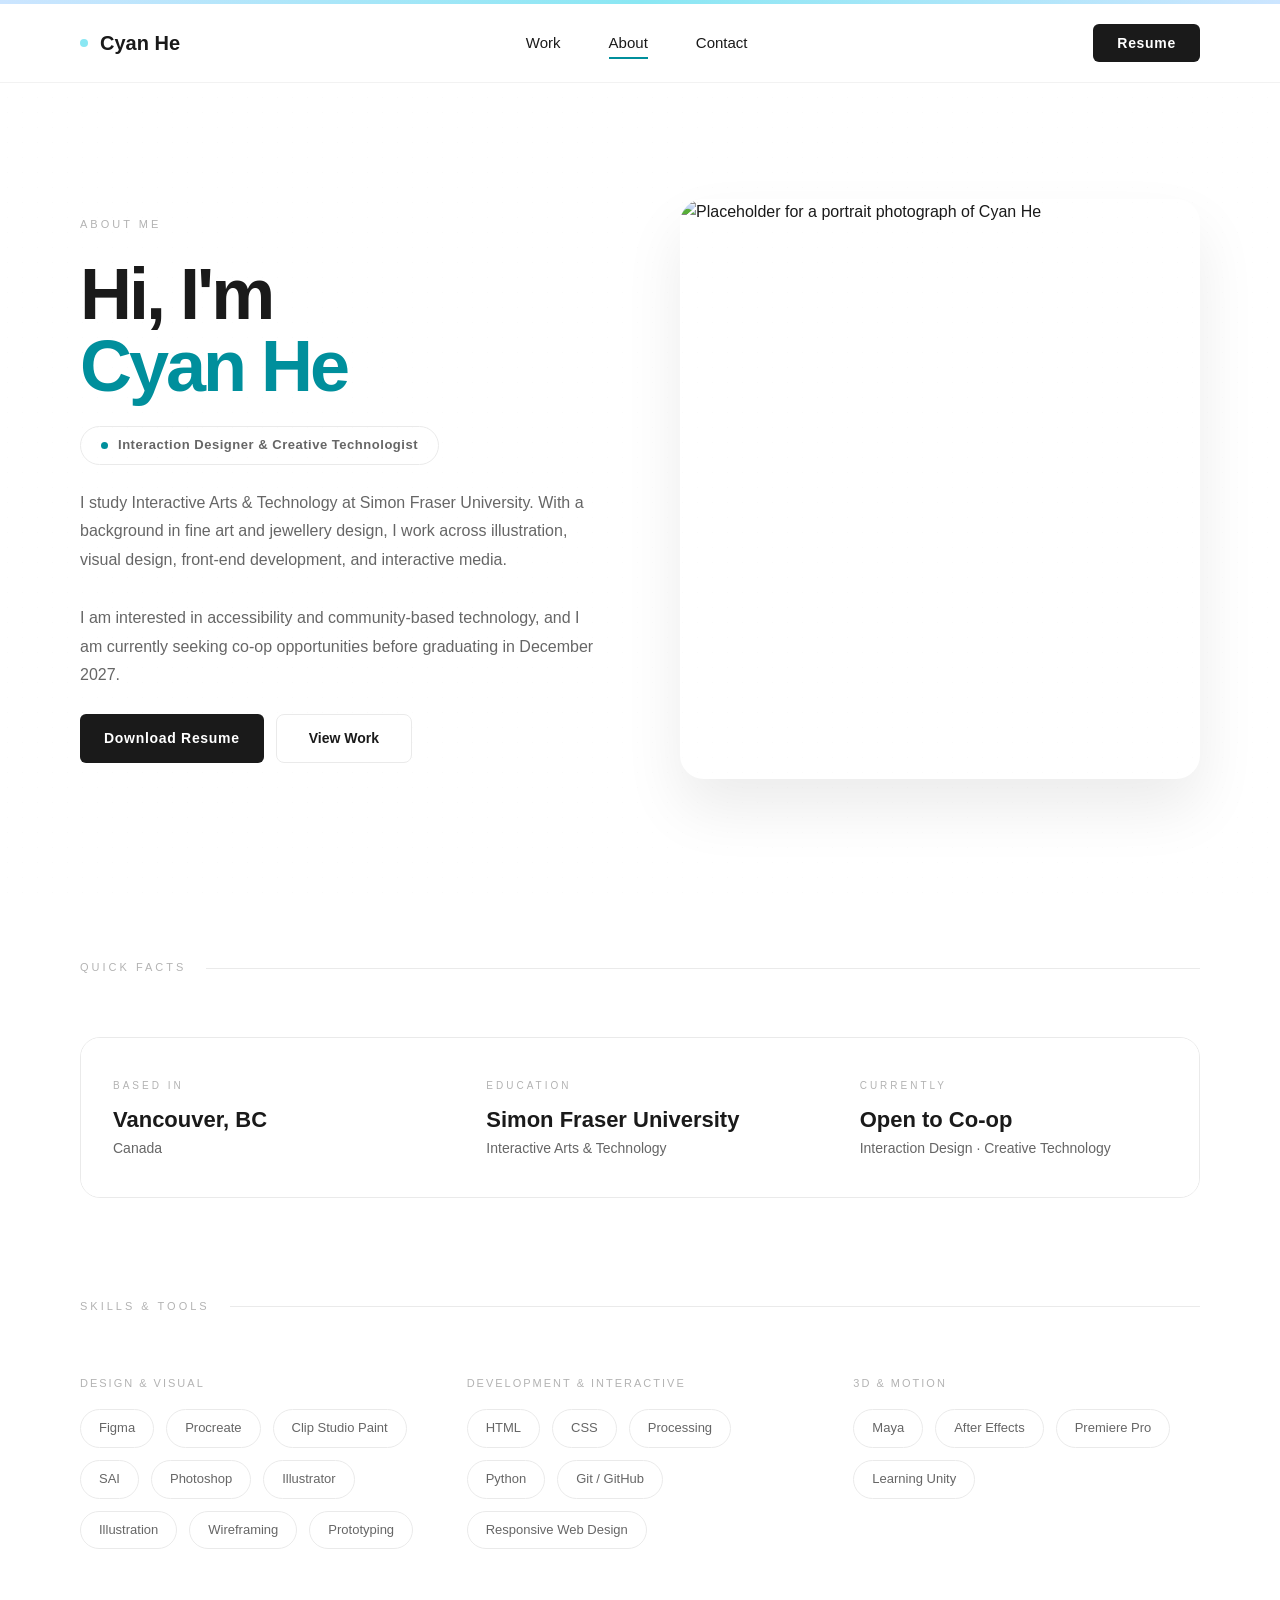
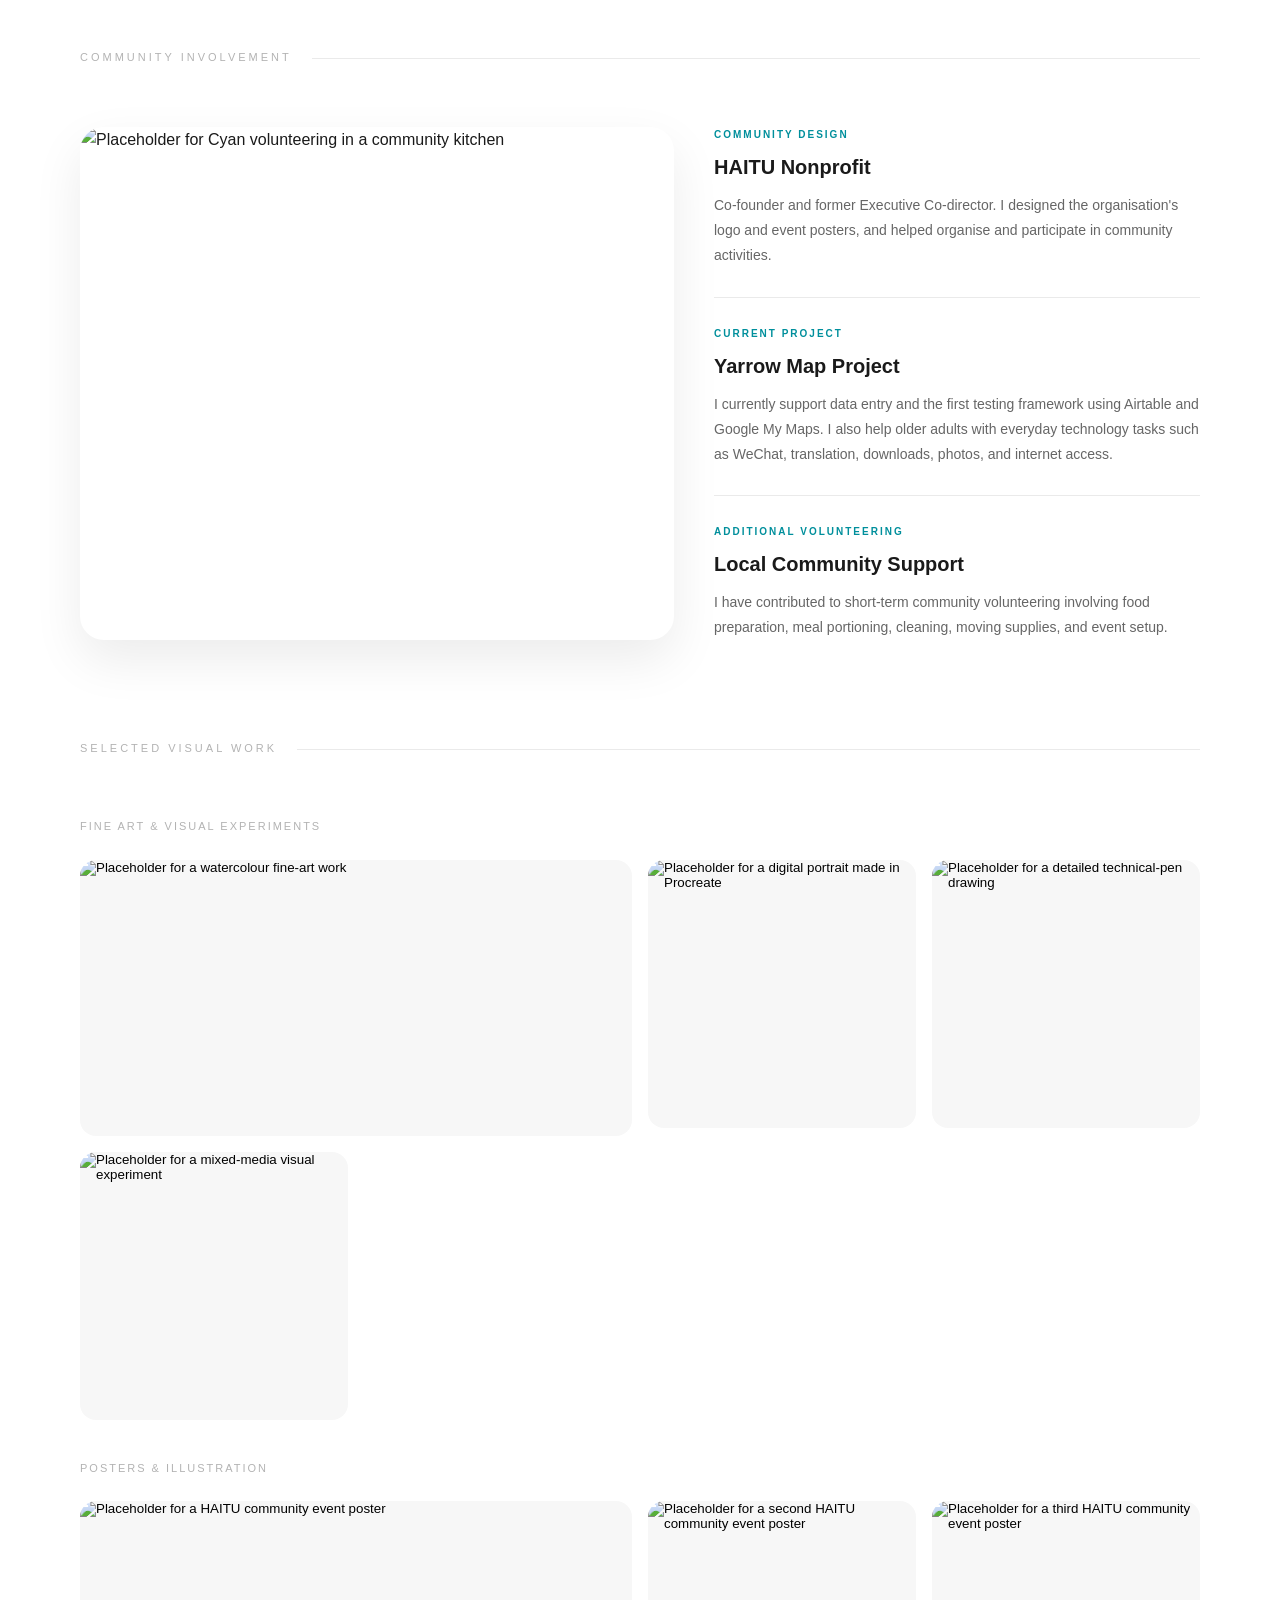
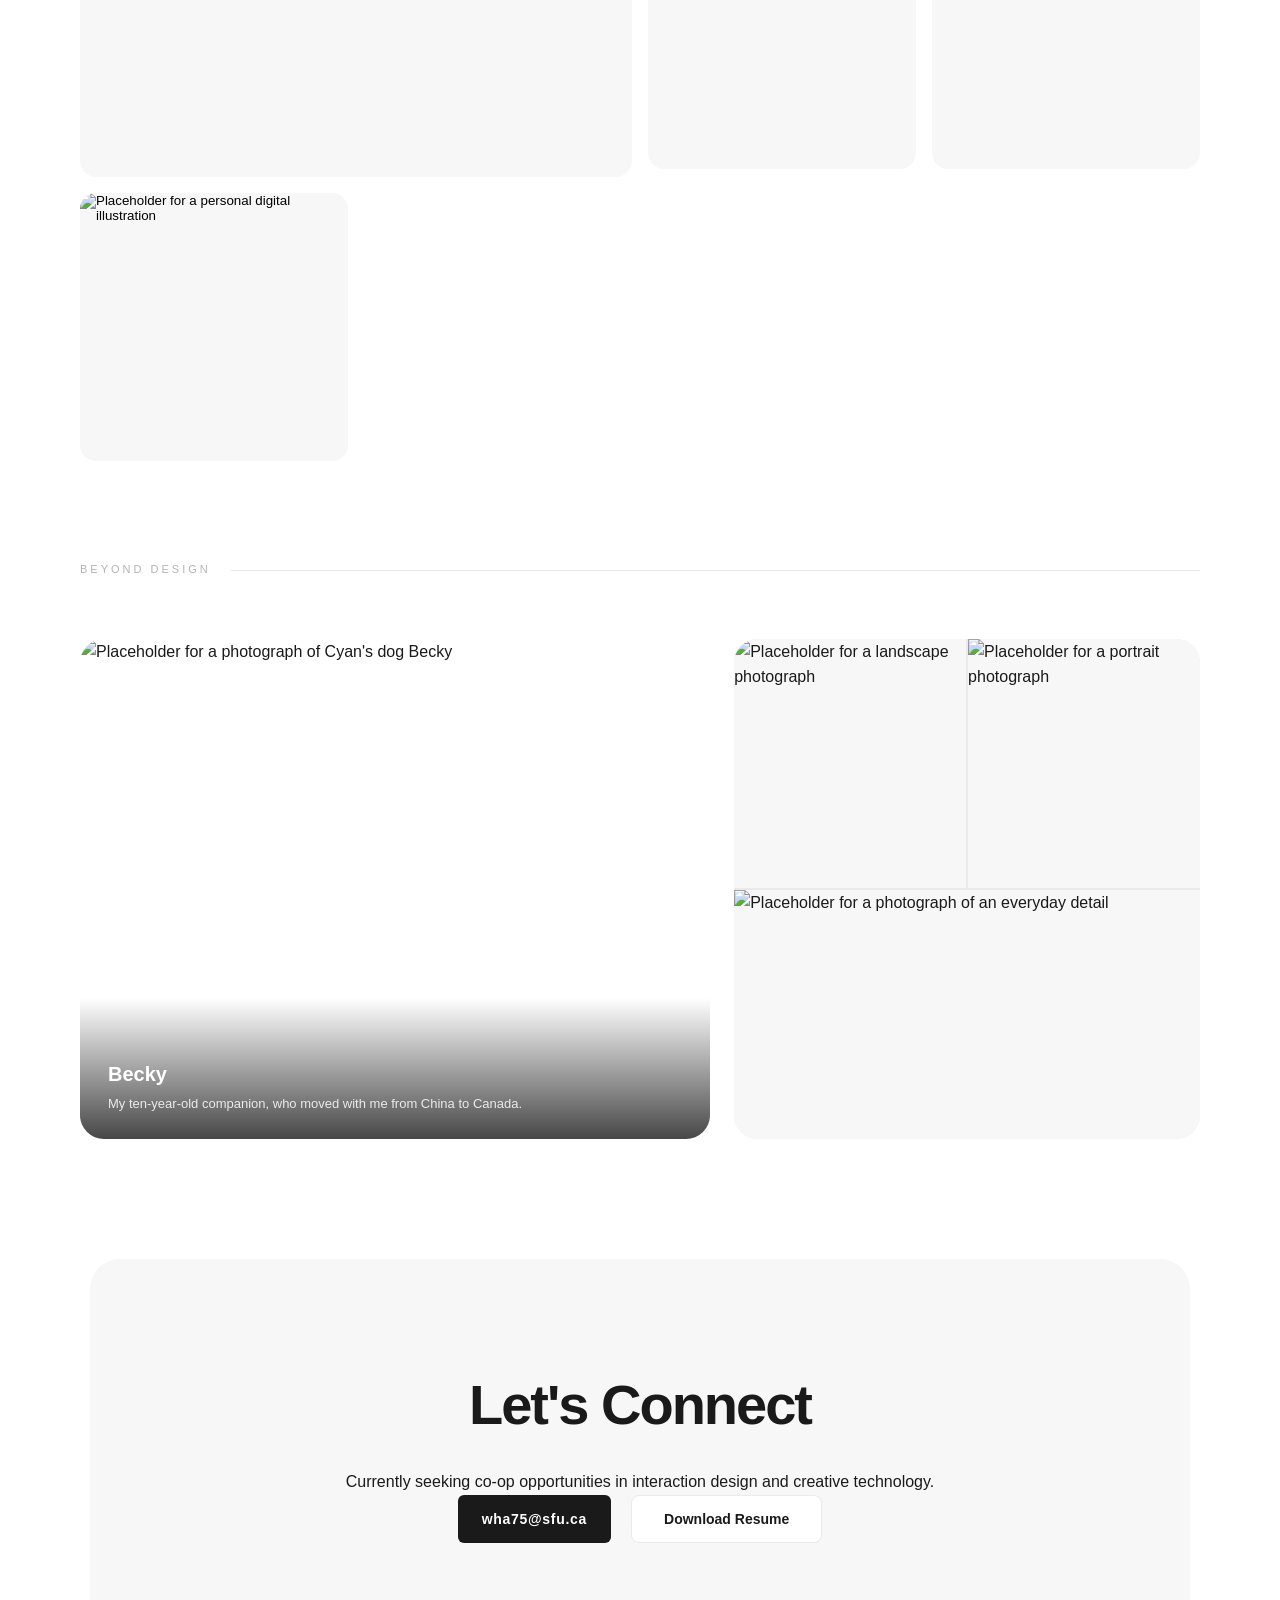
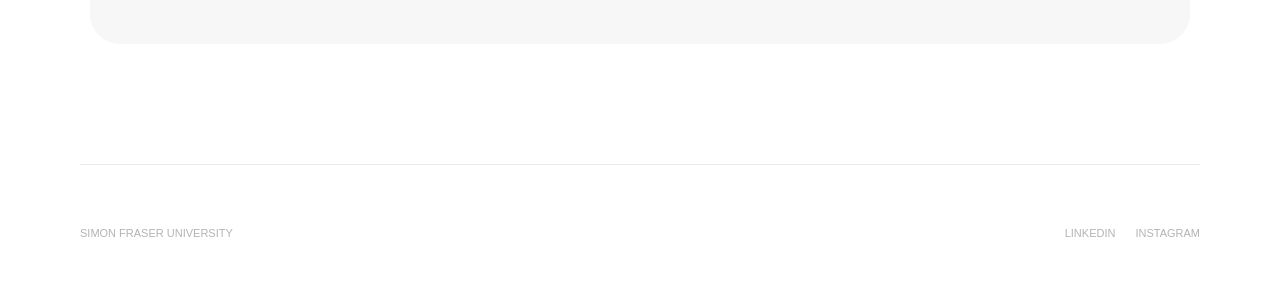
==== about.html @ 3cd2a26e "Add site favicon" ====
<!DOCTYPE html>
<html lang="en">

<head>
    <meta charset="UTF-8">
    <meta name="viewport" content="width=device-width, initial-scale=1.0">
    <title>About — Cyan He</title>
    <meta name="description"
        content="About Cyan He — an interaction designer and creative technologist studying Interactive Arts & Technology at SFU, with a background in fine art and jewellery design.">
    <link rel="icon" href="assets/site/favicon.svg" type="image/svg+xml">
    <meta property="og:type" content="website">
    <meta property="og:title" content="About — Cyan He">
    <meta property="og:description"
        content="Interaction designer and creative technologist working across visual design, illustration, front-end development, and interactive media.">
    <meta property="og:image"
        content="https://hwy513827989-stack.github.io/Portfolio-Website/assets/site/profile-cyan.png">
    <meta property="og:url" content="https://hwy513827989-stack.github.io/Portfolio-Website/about.html">
    <meta name="twitter:card" content="summary_large_image">
    <link rel="stylesheet" href="style.css">
</head>

<body>

    <header>
        <div class="header-inner">
            <a href="index.html" class="logo"><span>Cyan He</span></a>
            <button class="nav-toggle" aria-label="Menu" aria-expanded="false" aria-controls="site-nav">
                <span></span><span></span><span></span>
            </button>
            <nav id="site-nav">
                <ul>
                    <li><a href="index.html#projects">Work</a></li>
                    <li class="nav-active"><a href="about.html">About</a></li>
                    <li><a href="#connect-footer">Contact</a></li>
                    <li class="nav-resume-item">
                        <a href="assets/documents/cyan-he-resume.pdf" download="Cyan_He_Resume.pdf"
                            class="btn-primary">Resume</a>
                    </li>
                </ul>
            </nav>
            <a href="assets/documents/cyan-he-resume.pdf" download="Cyan_He_Resume.pdf" class="btn-primary">Resume</a>
        </div>
    </header>

    <div class="nav-backdrop"></div>

    <main class="container">

        <section class="about-hero reveal">
            <div class="about-hero-text">
                <div class="about-label">About Me</div>
                <h1>Hi, I'm<br><span class="name-accent">Cyan He</span></h1>

                <div class="about-title-badge">
                    Interaction Designer &amp; Creative Technologist
                </div>

                <p class="about-bio">
                    I study Interactive Arts &amp; Technology at Simon Fraser University. With a background in fine art
                    and jewellery design, I work across illustration, visual design, front-end development, and
                    interactive media.
                    <br><br>
                    I am interested in accessibility and community-based technology, and I am currently seeking co-op
                    opportunities before graduating in December 2027.
                </p>

                <div style="display: flex; gap: 12px; flex-wrap: wrap;">
                    <a href="assets/documents/cyan-he-resume.pdf" download="Cyan_He_Resume.pdf"
                        class="btn-primary">Download Resume</a>
                    <a href="index.html#projects" class="btn-secondary">View Work</a>
                </div>
            </div>

            <div class="about-photo-wrapper">
                <img src="About/profile-placeholder.svg" alt="Placeholder for a portrait photograph of Cyan He">
            </div>
        </section>

        <div class="section-divider reveal"><span>Quick Facts</span></div>

        <section class="info-grid reveal" aria-label="Quick facts">
            <div class="info-card">
                <div class="info-card-label">Based in</div>
                <div class="info-card-value">Vancouver, BC<span>Canada</span></div>
            </div>
            <div class="info-card">
                <div class="info-card-label">Education</div>
                <div class="info-card-value">Simon Fraser University<span>Interactive Arts &amp; Technology</span></div>
            </div>
            <div class="info-card">
                <div class="info-card-label">Currently</div>
                <div class="info-card-value">Open to Co-op<span>Interaction Design · Creative Technology</span></div>
            </div>
        </section>

        <div class="section-divider reveal"><span>Skills &amp; Tools</span></div>

        <section class="skills-groups reveal" aria-label="Skills and tools">
            <div>
                <div class="skill-group-label">Design &amp; Visual</div>
                <div class="skills-cloud">
                    <span class="skill-tag">Figma</span>
                    <span class="skill-tag">Procreate</span>
                    <span class="skill-tag">Clip Studio Paint</span>
                    <span class="skill-tag">SAI</span>
                    <span class="skill-tag">Photoshop</span>
                    <span class="skill-tag">Illustrator</span>
                    <span class="skill-tag">Illustration</span>
                    <span class="skill-tag">Wireframing</span>
                    <span class="skill-tag">Prototyping</span>
                </div>
            </div>

            <div>
                <div class="skill-group-label">Development &amp; Interactive</div>
                <div class="skills-cloud">
                    <span class="skill-tag">HTML</span>
                    <span class="skill-tag">CSS</span>
                    <span class="skill-tag">Processing</span>
                    <span class="skill-tag">Python</span>
                    <span class="skill-tag">Git / GitHub</span>
                    <span class="skill-tag">Responsive Web Design</span>
                </div>
            </div>

            <div>
                <div class="skill-group-label">3D &amp; Motion</div>
                <div class="skills-cloud">
                    <span class="skill-tag">Maya</span>
                    <span class="skill-tag">After Effects</span>
                    <span class="skill-tag">Premiere Pro</span>
                    <span class="skill-tag">Learning Unity</span>
                </div>
            </div>
        </section>

        <div class="section-divider reveal"><span>Community Involvement</span></div>

        <section class="community-grid reveal">
            <div class="community-image">
                <img src="About/community-placeholder.svg"
                    alt="Placeholder for Cyan volunteering in a community kitchen">
            </div>

            <div class="community-content">
                <article class="community-item">
                    <div class="community-item-label">Community Design</div>
                    <h3>HAITU Nonprofit</h3>
                    <p>
                        Co-founder and former Executive Co-director. I designed the organisation's logo and event
                        posters, and helped organise and participate in community activities.
                    </p>
                </article>

                <article class="community-item">
                    <div class="community-item-label">Current Project</div>
                    <h3>Yarrow Map Project</h3>
                    <p>
                        I currently support data entry and the first testing framework using Airtable and Google My
                        Maps.
                        I also help older adults with everyday technology tasks such as WeChat, translation, downloads,
                        photos, and internet access.
                    </p>
                </article>

                <article class="community-item">
                    <div class="community-item-label">Additional Volunteering</div>
                    <h3>Local Community Support</h3>
                    <p>
                        I have contributed to short-term community volunteering involving food preparation, meal
                        portioning, cleaning, moving supplies, and event setup.
                    </p>
                </article>
            </div>
        </section>

        <div class="section-divider reveal"><span>Selected Visual Work</span></div>

        <section class="reveal" aria-labelledby="fine-art-heading">
            <div id="fine-art-heading" class="visual-work-category">Fine Art &amp; Visual Experiments</div>

            <div class="visual-work-grid">
                <button class="visual-work-card" type="button" data-full="About/visual-fine-art-01.svg"
                    data-title="Untitled Creature Study" data-detail="Watercolour">
                    <img src="About/visual-fine-art-01.svg" alt="Placeholder for a watercolour fine-art work">
                </button>

                <button class="visual-work-card" type="button" data-full="About/visual-fine-art-02.svg"
                    data-title="Untitled Portrait" data-detail="Procreate">
                    <img src="About/visual-fine-art-02.svg" alt="Placeholder for a digital portrait made in Procreate">
                </button>

                <button class="visual-work-card" type="button" data-full="About/visual-fine-art-03.svg"
                    data-title="Ink Study" data-detail="Technical pen">
                    <img src="About/visual-fine-art-03.svg" alt="Placeholder for a detailed technical-pen drawing">
                </button>

                <button class="visual-work-card" type="button" data-full="About/visual-fine-art-04.svg"
                    data-title="Colour and Form Experiment" data-detail="Mixed media">
                    <img src="About/visual-fine-art-04.svg" alt="Placeholder for a mixed-media visual experiment">
                </button>
            </div>
        </section>

        <section class="reveal" aria-labelledby="poster-heading">
            <div id="poster-heading" class="visual-work-category">Posters &amp; Illustration</div>

            <div class="visual-work-grid">
                <button class="visual-work-card" type="button" data-full="About/visual-poster-01.svg"
                    data-title="HAITU Event Poster 01" data-detail="Procreate · Community event poster">
                    <img src="About/visual-poster-01.svg" alt="Placeholder for a HAITU community event poster">
                </button>

                <button class="visual-work-card" type="button" data-full="About/visual-poster-02.svg"
                    data-title="HAITU Event Poster 02" data-detail="Procreate · Community event poster">
                    <img src="About/visual-poster-02.svg" alt="Placeholder for a second HAITU community event poster">
                </button>

                <button class="visual-work-card" type="button" data-full="About/visual-poster-03.svg"
                    data-title="HAITU Event Poster 03" data-detail="Procreate · Community event poster">
                    <img src="About/visual-poster-03.svg" alt="Placeholder for a third HAITU community event poster">
                </button>

                <button class="visual-work-card" type="button" data-full="About/visual-illustration-01.svg"
                    data-title="Personal Illustration" data-detail="Procreate">
                    <img src="About/visual-illustration-01.svg" alt="Placeholder for a personal digital illustration">
                </button>
            </div>
        </section>

        <div class="section-divider reveal"><span>Beyond Design</span></div>

        <section class="beyond-grid reveal">
            <article class="beyond-feature">
                <img src="About/becky-placeholder.svg" alt="Placeholder for a photograph of Cyan's dog Becky">
                <div class="beyond-feature-copy">
                    <h3>Becky</h3>
                    <p>My ten-year-old companion, who moved with me from China to Canada.</p>
                </div>
            </article>

            <div class="beyond-photo-grid" aria-label="Personal photography">
                <div class="beyond-photo">
                    <img src="About/photo-landscape.svg" alt="Placeholder for a landscape photograph">
                </div>
                <div class="beyond-photo">
                    <img src="About/photo-portrait.svg" alt="Placeholder for a portrait photograph">
                </div>
                <div class="beyond-photo" style="grid-column: span 2;">
                    <img src="About/photo-detail.svg" alt="Placeholder for a photograph of an everyday detail">
                </div>
            </div>
        </section>

        <section id="connect-footer" class="connect-section reveal">
            <h2>Let's Connect</h2>
            <p>Currently seeking co-op opportunities in interaction design and creative technology.</p>
            <div style="display: flex; justify-content: center; gap: 20px; flex-wrap: wrap;">
                <button class="btn-primary" id="copyEmailButton" type="button">wha75@sfu.ca</button>
                <a href="assets/documents/cyan-he-resume.pdf" download="Cyan_He_Resume.pdf"
                    class="btn-secondary">Download Resume</a>
            </div>
        </section>

        <footer
            style="padding: 60px 0; display: flex; justify-content: space-between; font-size: 11px; color: var(--text-light); border-top: 1px solid var(--border-color);">
            <a href="https://www.sfu.ca/" target="_blank" rel="noopener noreferrer"
                style="text-decoration: none; color: inherit;">
                SIMON FRASER UNIVERSITY
            </a>
            <div style="display: flex; gap: 20px;">
                <a href="https://www.linkedin.com/in/wenyi-he-4a7356413" target="_blank" rel="noopener noreferrer"
                    style="text-decoration: none; color: inherit;">
                    LINKEDIN
                </a>
                <a href="https://www.instagram.com/wzamgqs" target="_blank" rel="noopener noreferrer"
                    style="text-decoration: none; color: inherit;">
                    INSTAGRAM
                </a>
            </div>
        </footer>

    </main>

    <div class="visual-lightbox" id="visualLightbox" role="dialog" aria-modal="true" aria-label="Expanded visual work"
        aria-hidden="true">
        <button class="visual-lightbox-close" id="visualLightboxClose" type="button" aria-label="Close">&times;</button>
        <img id="visualLightboxImage" src="" alt="">
        <div class="visual-lightbox-meta">
            <div class="visual-lightbox-title" id="visualLightboxTitle"></div>
            <div class="visual-lightbox-detail" id="visualLightboxDetail"></div>
        </div>
    </div>
    <script src="script.js"></script>
</body>

</html>
---- style.css ----
/* =================================================================
   style.css — Cyan He Portfolio
   ================================================================= */


/* =================================================================
   01. Design Tokens
   ================================================================= */
:root {
    --bg-color: #ffffff;
    --text-main: #1a1a1a;
    --text-secondary: #666666;
    --text-light: #b3b3b3;
    --text-silver: #e0e4e5;
    --accent-teal: #008f9c;
    --accent-teal-soft: #8ae7f3;
    --border-color: #eaeaea;
    --dot-pattern: radial-gradient(#e0e0e0 0.5px, #ffffff 0.5px);
    --dot-size: 15px 15px;
}


/* =================================================================
   02. Reset & Base
   ================================================================= */
* {
    margin: 0;
    padding: 0;
    box-sizing: border-box;
}

html {
    scroll-behavior: smooth;
}

body {
    font-family: -apple-system, BlinkMacSystemFont, "Segoe UI", Roboto, sans-serif;
    background-color: var(--bg-color);
    color: var(--text-main);
    line-height: 1.6;
    overflow-x: hidden;
    -webkit-font-smoothing: antialiased;
}


/* =================================================================
   03. Layout — Container
   ================================================================= */
.container {
    max-width: 1200px;
    margin: 0 auto;
    padding: 0 40px;
    position: relative;
}


/* =================================================================
   04. Page Decorations
   ================================================================= */
body::before {
    content: '';
    position: fixed;
    top: 0;
    left: 0;
    width: 100%;
    height: 100%;
    background-image: var(--dot-pattern);
    background-size: var(--dot-size);
    opacity: 0.15;
    z-index: -2;
}

body::after {
    content: '';
    position: fixed;
    top: 0;
    left: 0;
    width: 100%;
    height: 4px;
    background: linear-gradient(90deg, #cce5ff, #8ae7f3, #cce5ff);
    z-index: 1001;
}


/* =================================================================
   05. Header & Navigation
   ================================================================= */
header {
    position: sticky;
    top: 4px;
    background: rgba(255, 255, 255, 0.8);
    backdrop-filter: blur(12px);
    -webkit-backdrop-filter: blur(12px);
    border-bottom: 1px solid rgba(0, 0, 0, 0.05);
    z-index: 1000;
}

.header-inner {
    display: flex;
    justify-content: space-between;
    align-items: center;
    max-width: 1200px;
    margin: 0 auto;
    padding: 20px 40px;
}

/* ----- Logo -----
   v1.1: removed rotation on hover; logo should be a stability anchor.
   Kept subtle color shift on the dot to signal "this is interactive". */
.logo {
    text-decoration: none;
    font-size: 20px;
    font-weight: 800;
    color: var(--text-main);
    display: flex;
    align-items: center;
}

.logo::before {
    content: '';
    width: 8px;
    height: 8px;
    background-color: var(--accent-teal-soft);
    border-radius: 50%;
    margin-right: 12px;
    transition: background-color 0.3s ease;
}

.logo:hover::before {
    background-color: var(--accent-teal);
}

.logo span {
    display: inline-block;
    transition: color 0.3s ease;
}

.logo:hover span {
    color: var(--accent-teal);
}

/* ----- Nav ----- */
nav ul {
    display: flex;
    align-items: center;
    gap: 48px;
    list-style: none;
}

nav a {
    text-decoration: none;
    font-size: 15px;
    font-weight: 500;
    color: var(--text-main);
    position: relative;
    padding: 6px 0;
    transition: color 0.3s ease;
}

nav a::after {
    content: '';
    position: absolute;
    bottom: -2px;
    left: 0;
    width: 100%;
    height: 2px;
    background-color: var(--accent-teal);
    transform: scaleX(0);
    transform-origin: left;
    transition: transform 0.3s cubic-bezier(0.25, 0.46, 0.45, 0.94);
}

nav a:hover {
    color: var(--accent-teal);
}

nav a:hover::after {
    transform: scaleX(1);
}

.nav-active a::after {
    transform: scaleX(1);
}


/* =================================================================
   06. Buttons
   v1.1: scale reduced from 1.05 → 1.02; scan-light kept (subtle and
   functional — signals "click target" on a real interactive element).
   ================================================================= */

/* ----- Primary Button ----- */
.btn-primary {
    background: var(--text-main);
    color: white;
    border: none;
    padding: 8px 24px;
    border-radius: 6px;
    font-size: 14px;
    font-weight: 600;
    letter-spacing: 0.05em;
    cursor: pointer;
    text-decoration: none;
    display: inline-flex;
    align-items: center;
    justify-content: center;
    position: relative;
    overflow: hidden;
    transition: background-color 0.3s ease, transform 0.3s ease, box-shadow 0.3s ease;
    z-index: 1;
}

.btn-primary::after {
    content: '';
    position: absolute;
    top: 0;
    left: -100%;
    width: 100%;
    height: 100%;
    background: linear-gradient(90deg, transparent, rgba(255, 255, 255, 0.15), transparent);
    transition: left 0.6s ease;
    z-index: -1;
}

.btn-primary:hover::after {
    left: 100%;
}

.btn-primary:hover {
    transform: translateY(-2px);
    background: var(--accent-teal);
    box-shadow: 0 8px 20px rgba(0, 143, 156, 0.18);
}

/* ----- Secondary Button ----- */
.btn-secondary {
    background-color: #ffffff;
    color: var(--text-main);
    padding: 12px 32px;
    border-radius: 8px;
    font-size: 14px;
    font-weight: 600;
    text-decoration: none;
    border: 1px solid var(--border-color);
    display: inline-flex;
    align-items: center;
    justify-content: center;
    transition: border-color 0.3s ease, color 0.3s ease, transform 0.3s ease, box-shadow 0.3s ease;
}

.btn-secondary:hover {
    border-color: var(--accent-teal);
    color: var(--accent-teal);
    transform: translateY(-2px);
    box-shadow: 0 6px 16px rgba(0, 143, 156, 0.08);
}


/* =================================================================
   07. Hero — Homepage
   v1.1: removed scale + translateX on .name-text; kept color shift.
   Hero image: removed rotate; kept scan-light (signature moment,
   single high-attention element).
   ================================================================= */
.hero-home {
    display: grid;
    grid-template-columns: 1.2fr 0.8fr;
    gap: 60px;
    padding: 120px 0 80px 0;
    align-items: center;
}

.hero-home h1 {
    font-size: 88px;
    line-height: 1.05;
    letter-spacing: -3px;
    cursor: default;
}

/* "Cyan He" — color only on hover; no transform. */
.hero-home .name-text {
    display: inline-block;
    transition: color 0.4s ease;
}

.hero-home .name-text:hover {
    color: var(--accent-teal);
}

/* "INTERACTION DESIGNER" — slight color deepening only. */
.hero-home .silver-text {
    color: var(--text-silver);
    font-weight: 300;
    display: inline-block;
    transition: color 0.4s ease;
}

.hero-home .silver-text:hover {
    color: #b1b1b1;
}

/* Hero photo: scale lift + shadow + scan-light. No rotation. */
.hero-home .hero-image-wrapper {
    width: 110%;
    height: 550px;
    margin-top: 40px;
    overflow: hidden;
    border-radius: 20px;
    box-shadow: 0 30px 60px rgba(0, 0, 0, 0.08);
    position: relative;
    transition: transform 0.5s cubic-bezier(0.23, 1, 0.32, 1), box-shadow 0.5s ease;
}

.hero-home .hero-image-wrapper img {
    width: 100%;
    height: 100%;
    object-fit: cover;
    object-position: center top;
}

/* Scan-light retained — single signature element on the page. */
.hero-home .hero-image-wrapper::after {
    content: '';
    position: absolute;
    top: 0;
    left: -100%;
    width: 50%;
    height: 100%;
    background: linear-gradient(90deg, transparent, rgba(255, 255, 255, 0.18), transparent);
    transform: skewX(-20deg);
    transition: left 0.8s ease;
    pointer-events: none;
}

.hero-home .hero-image-wrapper:hover::after {
    left: 150%;
}

.hero-home .hero-image-wrapper:hover {
    transform: scale(1.02);
    box-shadow: 0 40px 80px rgba(0, 143, 156, 0.12);
}


/* =================================================================
   08. Hero — Project Detail Page
   v1.1: removed h1 hover transform; removed image rotation.
   ================================================================= */
.project-hero {
    display: grid;
    grid-template-columns: 1fr 1fr;
    gap: 60px;
    align-items: center;
    padding: 100px 0;
}

.project-hero .hero-text h1 {
    font-size: 82px;
    line-height: 1.1;
    margin: 0;
    cursor: default;
    /* No hover state — reading target, not an interactive element. */
}

/* Detail-page image wrappers: lift + shadow only. No rotation. */
.project-hero .hero-image-wrapper,
.intro-image-grid .hero-image-wrapper {
    border-radius: 24px;
    overflow: hidden;
    box-shadow: 0 20px 50px rgba(0, 0, 0, 0.1);
    position: relative;
    transition: transform 0.4s cubic-bezier(0.23, 1, 0.32, 1), box-shadow 0.4s ease;
}

.project-hero .hero-image-wrapper:hover,
.intro-image-grid .hero-image-wrapper:hover {
    transform: translateY(-4px);
    box-shadow: 0 28px 60px rgba(0, 0, 0, 0.12);
}

.project-hero .hero-image-wrapper img,
.intro-image-grid .hero-image-wrapper img {
    width: 100%;
    display: block;
}

/* Scroll-on-hover variant — applied via class, not page-specific CSS.
   Add class="hero-image-wrapper scroll-on-hover" to any hero image
   that should reveal bottom content on hover (currently: P3 only).
   Overrides the default lift behaviour on the wrapper itself. */
.hero-image-wrapper.scroll-on-hover {
    height: 500px;
    overflow: hidden;
    cursor: default;
}

/* When scroll-on-hover is applied to a fixed-height container
   (img-large, img-small), respect that container's height
   instead of the default 500px. */
.hero-image-wrapper.img-large.scroll-on-hover {
    height: 400px;
}

.hero-image-wrapper.img-large.scroll-on-hover img {
    height: auto !important;
    object-fit: unset !important;
}

.hero-image-wrapper.img-large.scroll-on-hover:hover img {
    transform: translateY(calc(-100% + 400px));
}

.hero-image-wrapper.img-small.scroll-on-hover {
    height: 250px;
}

.hero-image-wrapper.img-small.scroll-on-hover img {
    height: auto !important;
    object-fit: unset !important;
}

.hero-image-wrapper.img-small.scroll-on-hover:hover img {
    transform: translateY(calc(-100% + 250px));
}

.hero-image-wrapper.scroll-on-hover img {
    width: 100%;
    height: auto;
    display: block;
    object-position: top;
    transform: translateY(0);
    transition: transform 2.6s cubic-bezier(0.25, 0.46, 0.45, 0.94);
    will-change: transform;
}

.hero-image-wrapper.scroll-on-hover:hover {
    transform: none;
    box-shadow: 0 20px 50px rgba(0, 0, 0, 0.1);
}

.hero-image-wrapper.scroll-on-hover:hover img {
    transform: translateY(calc(-100% + 500px));
}


/* =================================================================
   09. Section Eyebrow & Title
   v1.1: removed hover on .intro-body p (body copy should not move).
   ================================================================= */
.section-eyebrow {
    font-size: 10px;
    letter-spacing: 3px;
    color: var(--accent-teal);
    text-transform: uppercase;
    font-weight: 600;
    margin: 48px 14px 0;
}

.intro-title {
    position: relative;
    padding-left: 20px;
    font-size: 32px;
    margin-bottom: 25px;
}

.intro-title::before {
    content: '';
    position: absolute;
    left: 0;
    top: 0;
    width: 3px;
    height: 100%;
    background: var(--accent-teal);
    border-radius: 2px;
}

.intro-body p {
    color: var(--text-secondary);
    margin-bottom: 24px;
    line-height: 1.8;
}

.intro-body p:last-child {
    margin-bottom: 0;
}


/* =================================================================
   10. Meta Grid
   ================================================================= */
.meta-grid {
    display: grid;
    grid-template-columns: repeat(5, 1fr);
    border-top: 1px solid var(--border-color);
    border-bottom: 1px solid var(--border-color);
    padding: 40px 0;
    margin-bottom: 80px;
}

.meta-item .label {
    font-size: 10px;
    color: var(--text-light);
    letter-spacing: 1.5px;
    margin-bottom: 8px;
}

.meta-item .value {
    font-size: 15px;
    font-weight: 600;
}


/* =================================================================
   11. Project List — Homepage
   v1.1: removed scale + translate on h2; removed rotation on
   thumbnails. Kept lift + shadow. Asymmetric direction abandoned.
   ================================================================= */
.project-row {
    display: grid;
    grid-template-columns: 1.1fr 0.9fr;
    gap: 80px;
    margin-top: 160px;
    margin-bottom: 150px;
    align-items: center;
}

/* Odd: image left, text right */
.project-row .hero-image-wrapper {
    grid-column: 1;
}

.project-row .project-info {
    grid-column: 2;
}

/* All rows uniform: image left, text right, left-aligned — no mirroring */
.project-row:nth-child(even) .hero-image-wrapper {
    grid-column: 1;
}

.project-row:nth-child(even) .project-info {
    grid-column: 2;
}

.project-row:nth-child(even) .project-info {
    text-align: left;
}

/* Project title: color shift only. No transform. */
.project-info h2 {
    font-size: 42px;
    margin-bottom: 20px;
    display: inline-block;
    transition: color 0.3s ease;
}

.project-info h2:hover {
    color: var(--accent-teal);
}

/* Project cover: 4:3, lift + shadow, no rotation. */
.project-row .hero-image-wrapper {
    width: 100%;
    aspect-ratio: 4 / 3;
    height: auto;
    overflow: hidden;
    border-radius: 24px;
    box-shadow: 0 20px 60px rgba(0, 0, 0, 0.08);
    position: relative;
    transition: transform 0.4s cubic-bezier(0.23, 1, 0.32, 1), box-shadow 0.4s ease;
}

.project-row .hero-image-wrapper img {
    width: 100%;
    height: 100%;
    object-fit: cover;
    transition: transform 0.6s cubic-bezier(0.23, 1, 0.32, 1);
}

.project-row .hero-image-wrapper:hover {
    transform: translateY(-6px);
    box-shadow: 0 28px 70px rgba(0, 0, 0, 0.12);
}

/* Subtle image zoom inside the frame — signals "click to enter". */
.project-row .hero-image-wrapper:hover img {
    transform: scale(1.03);
}

/* View Project link — animated underline + arrow slide. Kept. */
.view-project {
    display: inline-flex;
    align-items: center;
    color: var(--accent-teal);
    font-weight: 700;
    font-size: 13px;
    text-transform: uppercase;
    letter-spacing: 1.5px;
    text-decoration: none;
    position: relative;
    padding-bottom: 6px;
}

.view-project::after {
    content: '';
    position: absolute;
    bottom: 0;
    left: 0;
    width: 0;
    height: 2px;
    background-color: var(--accent-teal);
    transition: width 0.3s ease;
}

.view-project:hover::after {
    width: 80%;
}

.view-project svg {
    margin-left: 10px;
    transition: transform 0.3s cubic-bezier(0.2, 1, 0.2, 1);
}

.view-project:hover svg {
    transform: translateX(6px);
}


/* =================================================================
   12. Project Gallery — P2 滑出效果
   v1.1: kept entirely. This is a signature interaction tied to
   project content (showing depth via gallery expansion). The
   individual card hover scale reduced from 1.08 → 1.04.
   ================================================================= */
.project-row-gallery {
    overflow: visible;
}

.project-row-gallery .project-gallery {
    grid-column: 2 !important;
}

.project-row-gallery .project-info {
    grid-column: 1 !important;
    align-self: end;
    text-align: left !important;
}

.project-row-gallery .project-gallery {
    position: relative;
    width: 100%;
    aspect-ratio: 4 / 3;
    overflow: visible;
    transition: transform 1.2s cubic-bezier(0.25, 1, 0.3, 1);
}

.project-row-gallery .gallery-card {
    --slide: 0px;
    --lift: 0%;
    --zoom: 1;

    position: absolute;
    inset: 0;
    width: 100%;
    height: 100%;
    border-radius: 24px;
    overflow: hidden;
    box-shadow: 0 20px 60px rgba(0, 0, 0, 0.08);
    background: #fff;
    will-change: transform;

    transform: translateX(var(--slide)) translateY(var(--lift)) scale(var(--zoom));

    transition:
        transform 1s cubic-bezier(0.25, 1, 0.3, 1),
        box-shadow 0.5s ease;
}

.project-row-gallery .gallery-card img {
    width: 100%;
    height: 100%;
    object-fit: cover;
    display: block;
}

.project-row-gallery .gallery-card-1 {
    z-index: 5;
    --slide: 0px;
}

.project-row-gallery .gallery-card-2 {
    z-index: 4;
    --slide: 8px;
}

.project-row-gallery .gallery-card-3 {
    z-index: 3;
    --slide: 16px;
}

.project-row-gallery .gallery-card-4 {
    z-index: 2;
    --slide: 24px;
}

.project-row-gallery .gallery-card-5 {
    z-index: 1;
    --slide: 32px;
}

.project-row-gallery .gallery-card-6 {
    z-index: 0;
    --slide: 40px;
}

.project-row-gallery .project-gallery.is-expanded {
    transform: translateX(-145%);
}

.project-row-gallery .project-gallery.is-expanded .gallery-card-1 {
    --slide: 0%;
}

.project-row-gallery .project-gallery.is-expanded .gallery-card-2 {
    --slide: 32%;
}

.project-row-gallery .project-gallery.is-expanded .gallery-card-3 {
    --slide: 64%;
}

.project-row-gallery .project-gallery.is-expanded .gallery-card-4 {
    --slide: 96%;
}

.project-row-gallery .project-gallery.is-expanded .gallery-card-5 {
    --slide: 128%;
}

.project-row-gallery .project-gallery.is-expanded .gallery-card-6 {
    --slide: 160%;
}

.project-row-gallery .project-gallery.is-expanded .gallery-card-2 {
    transition-delay: 0.08s;
}

.project-row-gallery .project-gallery.is-expanded .gallery-card-3 {
    transition-delay: 0.16s;
}

.project-row-gallery .project-gallery.is-expanded .gallery-card-4 {
    transition-delay: 0.24s;
}

.project-row-gallery .project-gallery.is-expanded .gallery-card-5 {
    transition-delay: 0.32s;
}

.project-row-gallery .project-gallery.is-expanded .gallery-card-6 {
    transition-delay: 0.40s;
}

/* Single-card hover — reduced scale from 1.08 → 1.04. */
.project-row-gallery .project-gallery.is-expanded .gallery-card:hover {
    --lift: -4%;
    --zoom: 1.04;
    z-index: 100;
    box-shadow: 0 32px 64px rgba(0, 0, 0, 0.18);
    transition:
        transform 0.35s cubic-bezier(0.4, 0, 0.2, 1),
        box-shadow 0.35s cubic-bezier(0.4, 0, 0.2, 1);
    transition-delay: 0.1s !important;
}

.project-row-gallery .gallery-card-2 {
    transition-delay: 0.24s;
}

.project-row-gallery .gallery-card-3 {
    transition-delay: 0.16s;
}

.project-row-gallery .gallery-card-4 {
    transition-delay: 0.08s;
}

.project-row-gallery .gallery-card-5 {
    transition-delay: 0s;
}


/* =================================================================
   13. Intro Image Grid (Problem section)
   ================================================================= */
.intro-image-grid {
    display: grid;
    grid-template-columns: 1fr 1fr;
    gap: 24px;
}

.intro-image-grid .img-large {
    grid-column: span 2;
    height: 400px;
}

.intro-image-grid .img-large img {
    height: 100%;
    object-fit: cover;
}

.intro-image-grid .img-small {
    height: 250px;
}

.intro-image-grid .img-small img {
    height: 100%;
    object-fit: cover;
}


/* =================================================================
   14. Process Timeline
   ================================================================= */
.process-timeline {
    display: grid;
    grid-template-columns: repeat(3, 1fr);
    gap: 2px;
    border-radius: 20px;
    overflow: hidden;
    border: 1px solid var(--border-color);
    margin-bottom: 80px;
}

.process-step {
    background: #fff;
    padding: 40px 32px;
    transition: background 0.3s ease;
    position: relative;
}

.process-step:hover {
    background: #f7f7f7;
}

.process-step-num {
    font-size: 11px;
    letter-spacing: 2px;
    color: var(--accent-teal);
    font-weight: 700;
    margin-bottom: 14px;
}

.process-step h3,
.process-step h4 {
    font-size: 18px;
    font-weight: 700;
    margin-bottom: 10px;
}

.process-step p {
    font-size: 14px;
    color: var(--text-secondary);
    line-height: 1.7;
}


/* =================================================================
   15. Sketch Row
   ================================================================= */
.sketch-row {
    display: grid;
    grid-template-columns: repeat(4, 1fr);
    gap: 16px;
    margin: 40px 0 80px;
}

.sketch-row .hero-image-wrapper {
    border-radius: 16px;
    overflow: hidden;
    box-shadow: 0 12px 30px rgba(0, 0, 0, 0.08);
    position: relative;
    transition: box-shadow 0.4s ease;
}

.sketch-row .hero-image-wrapper img {
    width: 100%;
    height: 180px;
    object-fit: cover;
    display: block;
    transition: filter 0.4s ease;
}

.sketch-row .hero-image-wrapper:hover {
    box-shadow: 0 16px 40px rgba(0, 0, 0, 0.12);
}

.sketch-row .hero-image-wrapper:hover img {
    filter: brightness(1.03);
}


/* =================================================================
   16. Evolution Grid
   ================================================================= */
.evolution-grid {
    display: grid;
    grid-template-columns: repeat(4, 1fr);
    gap: 16px;
    margin-bottom: 24px;
}

.evolution-card .hero-image-wrapper {
    width: 100%;
    height: 220px;
    border-radius: 16px;
    overflow: hidden;
    position: relative;
}

.evolution-card .hero-image-wrapper img {
    width: 100%;
    height: 100%;
    object-fit: cover;
    display: block;
}

.evolution-label {
    font-size: 10px;
    letter-spacing: 2px;
    color: var(--text-light);
    text-transform: uppercase;
    margin-top: 12px;
    font-weight: 600;
}

.evolution-desc {
    font-size: 13px;
    color: var(--text-secondary);
    line-height: 1.6;
    margin-top: 6px;
}


/* =================================================================
   17. Level Cards
   v1.1: kept translateY(-6px) — proper card affordance.
   ================================================================= */
.levels-grid {
    display: grid;
    grid-template-columns: repeat(3, 1fr);
    gap: 20px;
    margin-bottom: 80px;
}

.level-card {
    border: 1px solid var(--border-color);
    border-radius: 20px;
    overflow: hidden;
    transition: transform 0.4s ease, border-color 0.4s ease, box-shadow 0.4s ease;
    position: relative;
}

.level-card::before {
    content: '';
    position: absolute;
    top: 0;
    left: 0;
    width: 100%;
    height: 3px;
    background: linear-gradient(90deg, var(--accent-teal-soft), var(--accent-teal));
    transform: scaleX(0);
    transform-origin: left;
    transition: transform 0.4s ease;
    z-index: 1;
}

.level-card:hover {
    border-color: var(--accent-teal-soft);
    transform: translateY(-4px);
    box-shadow: 0 16px 40px rgba(0, 143, 156, 0.08);
}

.level-card:hover::before {
    transform: scaleX(1);
}

.level-card-img {
    height: 200px;
    overflow: hidden;
}

.level-card-img img {
    width: 100%;
    height: 100%;
    object-fit: cover;
    transition: transform 0.5s ease;
}

.level-card:hover .level-card-img img {
    transform: scale(1.04);
}

.level-card-body {
    padding: 28px;
}

.level-card-num {
    font-size: 10px;
    letter-spacing: 2.5px;
    color: var(--accent-teal);
    font-weight: 700;
    margin-bottom: 10px;
}

.level-card-body h3,
.level-card-body h4 {
    font-size: 17px;
    font-weight: 700;
    margin-bottom: 8px;
}

.level-card-body p {
    font-size: 13px;
    color: var(--text-secondary);
    line-height: 1.6;
}

.level-tag {
    display: inline-block;
    border: 1px solid var(--border-color);
    border-radius: 100px;
    padding: 4px 12px;
    font-size: 11px;
    color: var(--text-light);
    margin-top: 14px;
    margin-right: 6px;
}


/* =================================================================
   18. Visual Assets Section
   ================================================================= */
.visual-assets-section {
    width: 100vw;
    position: relative;
    left: 50%;
    transform: translateX(-50%);
    padding: 0;
    margin: 0;
}

.visual-assets-inner {
    max-width: 1300px;
    margin: 0 auto;
    padding: 0 80px;
}


/* =================================================================
   19. Background Carousel
   v1.1: slide hover scale 1.03 → 1.02.
   ================================================================= */
.bg-carousel-wrapper {
    width: 100vw;
    position: relative;
    left: 50%;
    transform: translateX(-50%);
    background: #f2f2f2;
    padding: 48px 0 40px;
    margin-bottom: 72px;
}

.bg-carousel-wrapper-inner {
    max-width: 1300px;
    margin: 0 auto;
    padding: 0 80px;
    position: relative;
}

.bg-carousel {
    position: relative;
    width: 100%;
    overflow: hidden;
    border-radius: 20px;
}

.bg-carousel-track {
    display: flex;
    gap: 24px;
    min-width: 100%;
    transition: transform 0.6s cubic-bezier(0.25, 1, 0.3, 1);
}

.bg-carousel-slide {
    min-width: calc((100% - 48px) / 3);
    flex-shrink: 0;
    height: 260px;
    overflow: hidden;
    border-radius: 16px;
    cursor: pointer;
    transition: transform 0.4s ease, box-shadow 0.4s ease;
}

.bg-carousel-slide:hover {
    transform: translateY(-3px);
    box-shadow: 0 16px 36px rgba(0, 0, 0, 0.12);
}

.bg-carousel-slide img {
    width: 100%;
    height: 100%;
    object-fit: cover;
    display: block;
}

.bg-carousel-btn {
    position: absolute;
    top: 50%;
    transform: translateY(-50%);
    width: 36px;
    height: 36px;
    border-radius: 50%;
    border: none;
    background: rgba(255, 255, 255, 0.55);
    color: var(--text-main);
    display: flex;
    align-items: center;
    justify-content: center;
    cursor: pointer;
    z-index: 10;
    backdrop-filter: blur(6px);
    box-shadow: 0 2px 8px rgba(0, 0, 0, 0.08);
    transition: background 0.2s ease;
}

.bg-carousel-btn:hover {
    background: rgba(255, 255, 255, 0.9);
}

.bg-carousel-prev {
    left: 20px;
}

.bg-carousel-next {
    right: 20px;
}

.bg-carousel-dots {
    display: flex;
    justify-content: center;
    gap: 8px;
    margin-top: 20px;
}

.bg-carousel-dot {
    width: 6px;
    height: 6px;
    border-radius: 50%;
    background: #ccc;
    border: none;
    cursor: pointer;
    padding: 0;
    transition: background 0.3s ease, transform 0.3s ease;
}

.bg-carousel-dot.active {
    background: var(--text-main);
    transform: scale(1.4);
}


/* =================================================================
   20. GIF Grids
   ================================================================= */
.gif-grid {
    display: grid;
    gap: 20px;
}

.gif-grid-3 {
    grid-template-columns: repeat(3, 1fr);
    max-width: 700px;
}

.gif-grid-6 {
    grid-template-columns: repeat(6, 1fr);
}

.gif-item {
    display: flex;
    flex-direction: column;
    align-items: center;
    gap: 10px;
}

.gif-item img {
    width: 100%;
    aspect-ratio: 1 / 1;
    object-fit: contain;
    border-radius: 16px;
    background: #fff;
}

.gif-label {
    font-size: 10px;
    letter-spacing: 1.5px;
    color: var(--text-light);
    text-transform: uppercase;
    font-weight: 600;
}


/* =================================================================
   21. Role Grid (P3)
   ================================================================= */
.role-grid {
    display: grid;
    grid-template-columns: repeat(3, 1fr);
    gap: 2px;
    border-radius: 20px;
    overflow: hidden;
    border: 1px solid var(--border-color);
    margin-bottom: 80px;
}

.role-card {
    background: #fff;
    padding: 40px 32px;
    transition: background 0.3s ease;
}

.role-card:hover {
    background: #f7f7f7;
}

.role-card-label {
    font-size: 10px;
    letter-spacing: 3px;
    color: var(--text-light);
    text-transform: uppercase;
    margin-bottom: 16px;
}

.role-card h3 {
    font-size: 18px;
    font-weight: 700;
    margin-bottom: 12px;
}

.role-card p {
    font-size: 14px;
    color: var(--text-secondary);
    line-height: 1.7;
}

.role-tag {
    display: inline-block;
    border: 1px solid var(--border-color);
    border-radius: 100px;
    padding: 4px 12px;
    font-size: 11px;
    color: var(--text-light);
    margin-top: 14px;
    margin-right: 6px;
    transition: border-color 0.3s ease, color 0.3s ease;
}

.role-card:hover .role-tag {
    border-color: var(--accent-teal-soft);
    color: var(--accent-teal);
}


/* =================================================================
   22. Responsive Showcase (P3)
   ================================================================= */
.responsive-showcase {
    display: grid;
    grid-template-columns: 2fr 1fr 0.6fr;
    gap: 24px;
    margin-bottom: 80px;
    align-items: start;
}

.responsive-showcase .screen-desktop,
.responsive-showcase .screen-tablet,
.responsive-showcase .screen-mobile {
    display: flex;
    flex-direction: column;
    gap: 12px;
}

.responsive-showcase .screen-window {
    border-radius: 12px;
    overflow: hidden;
    box-shadow: 0 8px 32px rgba(0, 0, 0, 0.12);
    position: relative;
    background: #e8e8e8;
}

.responsive-showcase .screen-window::before {
    content: '';
    display: block;
    height: 28px;
    background: #e8e8e8;
    border-bottom: 1px solid #d0d0d0;
    background-image: radial-gradient(circle, #fc5f57 5px, transparent 5px),
        radial-gradient(circle, #febc2e 5px, transparent 5px),
        radial-gradient(circle, #28c840 5px, transparent 5px);
    background-repeat: no-repeat;
    background-position: 10px center, 26px center, 42px center;
    background-size: 10px 10px, 10px 10px, 10px 10px;
    flex-shrink: 0;
}

.responsive-showcase .screen-desktop .screen-window,
.responsive-showcase .screen-tablet .screen-window,
.responsive-showcase .screen-mobile .screen-window {
    height: 320px;
}

.responsive-showcase .screen-window img {
    width: 100%;
    display: block;
    object-fit: cover;
    object-position: top;
    transform: translateY(0);
    transition: transform 2.4s cubic-bezier(0.25, 0.46, 0.45, 0.94);
    will-change: transform;
}

.responsive-showcase .screen-window:hover img {
    transform: translateY(calc(-100% + 292px));
}

.screen-label {
    font-size: 10px;
    letter-spacing: 2px;
    color: var(--text-light);
    text-transform: uppercase;
    text-align: center;
}


/* =================================================================
   23. Feature Section
   v1.1: scale reduced 1.015 → no scale; kept shadow + border shift.
   The section is large; even 1.5% scale on a wide container creates
   noticeable jitter at the viewport edges.
   ================================================================= */
.feature-section {
    background: linear-gradient(145deg, rgba(255, 255, 255, 0.75) 0%, rgba(235, 238, 240, 0.85) 100%);
    backdrop-filter: blur(20px);
    -webkit-backdrop-filter: blur(20px);
    border: 1px solid rgba(255, 255, 255, 0.6);
    padding: 100px 80px;
    border-radius: 40px;
    text-align: center;
    position: relative;
    overflow: hidden;
    transition: box-shadow 0.5s ease, border-color 0.5s ease;
}

.feature-section:hover {
    box-shadow:
        0 32px 64px rgba(0, 0, 0, 0.06),
        0 0 0 1px rgba(255, 255, 255, 0.8) inset;
    border-color: rgba(255, 255, 255, 0.9);
}

.feature-section .section-tag {
    font-size: 11px;
    color: var(--accent-teal);
    letter-spacing: 3px;
    font-weight: 600;
    margin-bottom: 20px;
}

.feature-section h2 {
    font-size: 48px;
    font-weight: 800;
    color: var(--text-main);
    letter-spacing: -1.5px;
    margin-bottom: 24px;
}

.feature-section .section-desc {
    font-size: 16px;
    color: var(--text-secondary);
    max-width: 700px;
    margin: 0 auto;
    line-height: 1.8;
}


/* =================================================================
   24. Feedback Card
   v1.1: kept translateY(-4px) — appropriate card affordance.
   ================================================================= */
.feedback-card {
    background: #f7f7f7;
    border-radius: 24px;
    padding: 56px 64px;
    margin-bottom: 80px;
    position: relative;
    overflow: hidden;
    transition:
        background 0.4s ease,
        transform 0.4s ease,
        box-shadow 0.4s ease;
}

.feedback-card:hover {
    background: #fff;
    transform: translateY(-4px);
    box-shadow: 0 16px 40px rgba(0, 143, 156, 0.06);
}

.feedback-card blockquote {
    font-size: 22px;
    font-weight: 700;
    line-height: 1.5;
    color: var(--text-main);
    letter-spacing: -0.5px;
    margin: 0 0 24px;
    padding: 0;
    border: none;
}

.feedback-card blockquote::before {
    content: '\201C';
    font-size: 72px;
    line-height: 0;
    vertical-align: -32px;
    color: var(--accent-teal-soft);
    margin-right: 4px;
}

.feedback-source {
    font-size: 12px;
    letter-spacing: 2px;
    color: var(--text-light);
    text-transform: uppercase;
}

.feedback-change {
    margin-top: 28px;
    padding-top: 28px;
    border-top: 1px solid var(--border-color);
}

.feedback-change-label {
    font-size: 10px;
    letter-spacing: 2.5px;
    color: var(--accent-teal);
    text-transform: uppercase;
    font-weight: 600;
    margin-bottom: 10px;
}

.feedback-change p {
    font-size: 15px;
    color: var(--text-secondary);
    line-height: 1.7;
}


/* =================================================================
   25. Takeaways Grid
   ================================================================= */
.takeaways-grid {
    display: grid;
    grid-template-columns: 1fr 1fr;
    gap: 20px;
    margin-bottom: 80px;
}

.takeaway-item {
    border: 1px solid var(--border-color);
    border-radius: 20px;
    padding: 36px 32px;
    transition: transform 0.4s ease, border-color 0.4s ease, box-shadow 0.4s ease;
    position: relative;
    overflow: hidden;
}

.takeaway-item::before {
    content: '';
    position: absolute;
    top: 0;
    left: 0;
    width: 100%;
    height: 3px;
    background: linear-gradient(90deg, var(--accent-teal-soft), var(--accent-teal));
    transform: scaleX(0);
    transform-origin: left;
    transition: transform 0.4s ease;
}

.takeaway-item:hover {
    border-color: var(--accent-teal-soft);
    transform: translateY(-3px);
    box-shadow: 0 12px 32px rgba(0, 143, 156, 0.06);
}

.takeaway-item:hover::before {
    transform: scaleX(1);
}

.takeaway-num {
    font-size: 11px;
    letter-spacing: 2px;
    color: var(--accent-teal);
    font-weight: 700;
    margin-bottom: 14px;
}

.takeaway-item h3,
.takeaway-item h4 {
    font-size: 17px;
    font-weight: 700;
    margin-bottom: 10px;
}

.takeaway-item p {
    font-size: 14px;
    color: var(--text-secondary);
    line-height: 1.7;
}


/* =================================================================
   26. Tech Cards
   ================================================================= */

.tech-card {
    background: white;
    padding: 40px;
    border-radius: 20px;
    border: 1px solid rgba(0, 0, 0, 0.03);
    transition: transform 0.4s ease, box-shadow 0.4s ease;
}

.tech-card:hover {
    transform: translateY(-6px);
    box-shadow: 0 16px 40px rgba(0, 0, 0, 0.05);
}

.tech-card h4 {
    font-size: 18px;
    margin-bottom: 15px;
    color: var(--text-main);
}

.tech-card p {
    font-size: 14px;
    color: var(--text-secondary);
    line-height: 1.6;
}

.tech-card-new {
    text-align: left;
    padding: 10px 0;
    transition: transform 0.3s ease;
}

.tech-card-new:hover {
    transform: translateY(-4px);
}

.tech-icon-box {
    width: 52px;
    height: 52px;
    background: linear-gradient(135deg, var(--accent-teal) 0%, #00b8c8 100%);
    border-radius: 14px;
    display: flex;
    align-items: center;
    justify-content: center;
    margin-bottom: 24px;
    transition: box-shadow 0.3s ease;
}

.tech-icon-box svg {
    width: 24px;
    height: 24px;
    fill: none;
    stroke: white;
    stroke-width: 2;
    stroke-linecap: round;
    stroke-linejoin: round;
}

.tech-card-new:hover .tech-icon-box {
    box-shadow: 0 6px 16px rgba(0, 143, 156, 0.28);
}

.tech-card-new h3,
.tech-card-new h4 {
    font-size: 18px;
    font-weight: 700;
    color: var(--text-main);
    margin-bottom: 12px;
}

.tech-card-new p {
    font-size: 14px;
    color: var(--text-secondary);
    line-height: 1.7;
}

.tech-grid-3 {
    display: grid;
    grid-template-columns: repeat(3, 1fr);
    gap: 48px;
    text-align: left;
}


/* =================================================================
   27. Image Caption
   ================================================================= */
.hero-image-wrapper .caption {
    position: absolute;
    bottom: 0;
    left: 0;
    right: 0;
    background: linear-gradient(transparent, rgba(0, 0, 0, 0.5));
    color: white;
    font-size: 11px;
    letter-spacing: 2px;
    padding: 30px 20px 16px;
    opacity: 0;
    transition: opacity 0.4s ease;
}

.hero-image-wrapper:hover .caption {
    opacity: 1;
}


/* =================================================================
   28. Connect / CTA Section
   v1.1: removed h2 scale on hover; kept color shift.
   Kept translateY(-6px) on card itself — proper interactive
   affordance for a section the user is meant to act on.
   ================================================================= */
.solution-section,
.connect-section {
    background-color: #f7f7f7;
    border: 1px solid transparent;
    border-radius: 30px;
    padding: 100px 40px;
    text-align: center;
    margin: 120px auto;
    max-width: 1100px;
    position: relative;
    overflow: hidden;
    transition:
        background-color 0.5s ease,
        transform 0.5s cubic-bezier(0.2, 0.8, 0.2, 1),
        box-shadow 0.5s ease,
        border-color 0.5s ease;
}

.solution-section:hover,
.connect-section:hover {
    background-color: #ffffff;
    transform: translateY(-6px);
    box-shadow: 0 32px 64px rgba(0, 0, 0, 0.05);
    border-color: var(--accent-teal-soft);
}

.solution-section h2,
.connect-section h2 {
    font-size: 56px;
    font-weight: 800;
    margin-bottom: 20px;
    letter-spacing: -2px;
    transition: color 0.4s ease;
}

.solution-section:hover h2,
.connect-section:hover h2 {
    color: var(--accent-teal);
}


/* =================================================================
   29. Reveal Animation
   ================================================================= */
.reveal {
    opacity: 0;
    transform: translateY(30px);
    transition: 0.8s cubic-bezier(0.2, 0.8, 0.2, 1);
}

.reveal.visible {
    opacity: 1;
    transform: translateY(0);
}


/* =================================================================
   30. Footer
   ================================================================= */
footer a:hover {
    color: #555555 !important;
    transition: color 0.3s ease;
}

footer div:first-child {
    transition: color 0.3s ease;
    cursor: default;
}

footer div:first-child:hover {
    color: #555555;
}


/* =================================================================
   31. Responsive  (v1.2 — Mobile layout overhaul, June 2026)
   -----------------------------------------------------------------
   All rules below are mobile-only (<=900px / <=480px) or touch-only.
   Desktop layout (>900px) is byte-for-byte identical to v1.1.
   Adds: hamburger drawer nav; single-column project rows with a
   unified left-aligned hierarchy; a contained hero image; stacked
   CTA buttons and footer; consistent type scaling.

   --- Required markup additions (same on every page with a header):
   1. Inside <header>, right after the .logo <a>, add the toggle:
        <button class="nav-toggle" aria-label="Menu"
                aria-expanded="false" aria-controls="site-nav">
          <span></span><span></span><span></span>
        </button>
   2. Give the existing <nav> an id:  <nav id="site-nav"> ... </nav>
   3. As the LAST <li> inside <nav><ul>, add a drawer Resume link:
        <li class="nav-resume-item">
          <a href="assets/documents/cyan-he-resume.pdf" download="Cyan_He_Resume.pdf"
             class="btn-primary" style="text-decoration:none; margin-top:16px;">
             Resume
          </a>
        </li>
   4. Immediately after </header>, add:  <div class="nav-backdrop"></div>
   5. Add the small toggle script (see index.html) before </body>.
   The header's existing standalone Resume <a> button stays as-is;
   it is simply hidden on mobile and replaced by the drawer link.
   ================================================================= */

/* Mobile nav scaffolding — inert on desktop (display:none). */
.nav-toggle {
    display: none;
}

.nav-backdrop {
    display: none;
}

.nav-resume-item {
    display: none;
}

@media (max-width: 900px) {
    .nav-resume-item {
        display: block;
    }
}

@media (max-width: 900px) {
    .container {
        padding: 0 20px;
    }

    /* ----- Header: hamburger drawer ----- */
    .header-inner {
        padding: 16px 20px;
        gap: 16px;
    }

    .logo {
        font-size: 18px;
        flex: 0 0 auto;
    }

    .nav-toggle {
        display: inline-flex;
        flex-direction: column;
        justify-content: center;
        gap: 5px;
        width: 44px;
        height: 44px;
        margin-left: auto;
        background: none;
        border: none;
        cursor: pointer;
        padding: 10px;
        -webkit-tap-highlight-color: transparent;
        order: 3;
    }

    .nav-toggle span {
        display: block;
        width: 22px;
        height: 2px;
        border-radius: 2px;
        background: var(--text-main);
        transition: transform 0.3s ease, opacity 0.2s ease;
    }

    body.nav-open .nav-toggle span:nth-child(1) {
        transform: translateY(7px) rotate(45deg);
    }

    body.nav-open .nav-toggle span:nth-child(2) {
        opacity: 0;
    }

    body.nav-open .nav-toggle span:nth-child(3) {
        transform: translateY(-7px) rotate(-45deg);
    }

    /* The header-bar Resume button is replaced by the drawer link. */
    .header-inner>.btn-primary {
        display: none;
    }

    nav {
        position: fixed;
        top: 0;
        right: 0;
        height: 100dvh;
        width: min(78vw, 320px);
        background: rgba(255, 255, 255, 0.98);
        -webkit-backdrop-filter: blur(20px);
        backdrop-filter: blur(20px);
        box-shadow: -20px 0 60px rgba(0, 0, 0, 0.12);
        transform: translateX(100%);
        transition: transform 0.4s cubic-bezier(0.22, 1, 0.36, 1);
        z-index: 1100;
        padding: 96px 32px 40px;
        display: flex;
        flex-direction: column;
    }

    body.nav-open nav {
        transform: translateX(0);
    }

    nav ul {
        flex-direction: column;
        align-items: flex-start;
        gap: 8px;
        width: 100%;
    }

    nav ul li {
        width: 100%;
    }

    nav ul li a {
        display: block;
        width: 100%;
        font-size: 20px;
        font-weight: 600;
        padding: 14px 0;
        border-bottom: 1px solid var(--border-color);
    }

    nav ul li.nav-resume-item a {
        border-bottom: none;
    }

    nav a::after {
        display: none;
    }

    .nav-backdrop {
        display: block;
        position: fixed;
        inset: 0;
        z-index: 1090;
        background: rgba(0, 0, 0, 0.3);
        opacity: 0;
        pointer-events: none;
        transition: opacity 0.4s ease;
    }

    body.nav-open .nav-backdrop {
        opacity: 1;
        pointer-events: auto;
    }

    /* ----- Hero ----- */
    .hero-home {
        grid-template-columns: 1fr;
        gap: 36px;
        padding: 64px 0 48px;
        text-align: left;
    }

    .hero-home h1 {
        font-size: clamp(48px, 13vw, 64px);
        letter-spacing: -2px;
    }

    .hero-text p {
        margin-left: 0;
        margin-right: 0;
        max-width: 100%;
    }

    .hero-home .hero-image-wrapper {
        width: 100%;
        height: auto;
        aspect-ratio: 4 / 5;
        margin-top: 0;
        border-radius: 18px;
    }

    /* ----- Project rows: one consistent, left-aligned column ----- */
    .project-row,
    .project-hero {
        grid-template-columns: 1fr;
        gap: 28px;
        margin-top: 72px;
        margin-bottom: 72px;
        text-align: left;
    }

    #projects>.project-row:first-child {
        margin-top: 56px;
    }

    /* ----- Project detail hero (project1-3.html) ----- */
    .project-hero {
        padding: 56px 0 32px;
        gap: 32px;
        margin-top: 0;
        margin-bottom: 0;
    }

    .project-hero .hero-text h1 {
        font-size: clamp(44px, 12vw, 60px);
    }

    /* Intro text first, cover image below it on detail heroes */
    .project-hero .hero-text {
        grid-row: 1;
    }

    .project-hero .hero-image-wrapper {
        grid-row: 2;
    }

    /* Inline two-column "Problem / Foundation" sections on detail pages
       use inline grid-template-columns: 1fr 1.5fr — force single column. */
    section[style*="grid-template-columns: 1fr 1.5fr"] {
        grid-template-columns: 1fr !important;
        gap: 40px !important;
        margin-bottom: 72px !important;
    }

    /* Image always above text, regardless of odd/even or gallery overrides. */
    .project-row .hero-image-wrapper,
    .project-row:nth-child(even) .hero-image-wrapper {
        grid-column: 1;
        grid-row: 1;
    }

    .project-row .project-info,
    .project-row:nth-child(even) .project-info {
        grid-column: 1;
        grid-row: 2;
        text-align: left;
    }

    .project-row .hero-image-wrapper {
        border-radius: 18px;
    }

    .project-info h2 {
        font-size: 32px;
        margin-bottom: 16px;
    }

    /* ----- Gallery (P2): single stacked card, matched to other rows ----- */
    .project-row-gallery {
        overflow: hidden;
    }

    .project-row-gallery .project-gallery {
        grid-column: 1 !important;
        grid-row: 1 !important;
        aspect-ratio: 4 / 3;
        transform: none !important;
    }

    .project-row-gallery .project-info {
        grid-column: 1 !important;
        grid-row: 2 !important;
        align-self: start;
        text-align: left !important;
    }

    .project-row-gallery .gallery-card {
        border-radius: 18px;
    }

    .project-row-gallery .gallery-card-2,
    .project-row-gallery .gallery-card-3,
    .project-row-gallery .gallery-card-4,
    .project-row-gallery .gallery-card-5,
    .project-row-gallery .gallery-card-6 {
        display: none;
    }

    .project-row-gallery .project-gallery.is-expanded {
        transform: none !important;
    }

    .project-row-gallery .gallery-card-1 {
        --slide: 0px;
    }

    /* ----- Detail-page grids (project1–3.html) ----- */
    .meta-grid {
        grid-template-columns: repeat(2, 1fr);
        gap: 24px;
    }

    .process-timeline {
        grid-template-columns: 1fr;
    }

    .sketch-row {
        grid-template-columns: repeat(2, 1fr);
    }

    .takeaways-grid {
        grid-template-columns: 1fr;
    }

    .tech-grid-3 {
        grid-template-columns: 1fr;
    }

    .feature-section {
        padding: 60px 32px;
    }

    .feedback-card {
        padding: 40px 32px;
    }

    .evolution-grid {
        grid-template-columns: repeat(2, 1fr);
    }

    .levels-grid {
        grid-template-columns: 1fr;
    }

    .gif-grid-3 {
        grid-template-columns: repeat(3, 1fr);
        max-width: 100%;
    }

    .gif-grid-6 {
        grid-template-columns: repeat(3, 1fr);
    }

    .visual-assets-inner {
        padding: 0 20px;
    }

    .bg-carousel-wrapper-inner {
        padding: 0 60px;
    }

    .bg-carousel-slide {
        min-width: calc((100% - 24px) / 2);
    }

    .role-grid {
        grid-template-columns: 1fr;
    }

    .responsive-showcase {
        grid-template-columns: 1fr 1fr;
    }

    .responsive-showcase .screen-desktop .screen-window,
    .responsive-showcase .screen-tablet .screen-window,
    .responsive-showcase .screen-mobile .screen-window {
        height: 260px;
    }

    .responsive-showcase .screen-window:hover img {
        transform: translateY(calc(-100% + 232px));
    }

    .responsive-showcase .screen-mobile {
        display: none;
    }

    /* ----- CTA ----- */
    .solution-section,
    .connect-section {
        padding: 64px 28px;
        margin: 72px auto;
        border-radius: 24px;
    }

    .solution-section h2,
    .connect-section h2 {
        font-size: clamp(36px, 11vw, 48px);
        letter-spacing: -1px;
    }

    .solution-section>div {
        flex-direction: column;
        gap: 14px !important;
        align-items: stretch;
    }

    .solution-section .btn-primary,
    .solution-section .btn-secondary {
        width: 100%;
        padding: 16px 24px;
    }

    /* ----- Footer ----- */
    footer {
        flex-direction: column;
        gap: 20px;
        align-items: center;
        text-align: center;
        padding: 48px 0 !important;
    }

    footer div {
        justify-content: center;
    }
}

@media (max-width: 480px) {
    .container {
        padding: 0 16px;
    }

    .hero-home h1 {
        font-size: clamp(40px, 12vw, 52px);
    }

    .hero-home .hero-image-wrapper {
        aspect-ratio: 1 / 1;
    }

    .project-info h2 {
        font-size: 28px;
    }

    .solution-section,
    .connect-section {
        padding: 52px 22px;
    }

    nav {
        width: min(86vw, 320px);
    }

    .meta-grid {
        grid-template-columns: 1fr;
    }

    .sketch-row {
        grid-template-columns: 1fr;
    }

    .evolution-grid {
        grid-template-columns: 1fr;
    }

    .bg-carousel-slide {
        min-width: 100%;
    }
}


/* =================================================================
   32. Accessibility — Reduced Motion
   ================================================================= */
@media (prefers-reduced-motion: reduce) {

    .project-row-gallery .gallery-card,
    .project-row-gallery .project-gallery {
        transition-duration: 0.01s !important;
        transition-delay: 0s !important;
    }
}

/* Touch devices: neutralize hover transforms so a tapped card does
   not stick in a hovered state. Mouse/desktop users are unaffected. */
@media (hover: none) {
    .project-row .hero-image-wrapper:hover {
        transform: none;
    }

    .project-row .hero-image-wrapper:hover img {
        transform: none;
    }

    .solution-section:hover,
    .connect-section:hover {
        transform: none;
    }

    .hero-home .hero-image-wrapper:hover {
        transform: none;
    }

    .feedback-card:hover {
        transform: none;
    }

    .level-card:hover {
        transform: none;
    }

    .takeaway-item:hover {
        transform: none;
    }

    .tech-card:hover {
        transform: none;
    }
}

/* =================================================================
   About Page — Concise Profile
   Semantic additions following the portfolio design specification.
   ================================================================= */

.about-hero {
    display: grid;
    grid-template-columns: 1fr 1fr;
    gap: 80px;
    padding: 120px 0 80px;
    align-items: center;
}

.about-hero-text {
    display: flex;
    flex-direction: column;
    gap: 24px;
}

.about-label {
    font-size: 11px;
    letter-spacing: 3px;
    color: var(--text-light);
    text-transform: uppercase;
}

.about-hero-text h1 {
    font-size: 72px;
    line-height: 1;
    letter-spacing: -3px;
    font-weight: 800;
}

.about-hero-text h1 .name-accent {
    color: var(--accent-teal);
}

.about-title-badge {
    display: inline-flex;
    align-items: center;
    gap: 10px;
    width: fit-content;
    padding: 8px 20px;
    border: 1px solid var(--border-color);
    border-radius: 100px;
    color: var(--text-secondary);
    font-size: 13px;
    font-weight: 600;
    letter-spacing: 0.04em;
    transition: border-color 0.3s ease, color 0.3s ease;
}

.about-title-badge::before {
    content: '';
    width: 7px;
    height: 7px;
    border-radius: 50%;
    background: var(--accent-teal);
}

.about-title-badge:hover {
    border-color: var(--accent-teal-soft);
    color: var(--accent-teal);
}

.about-bio {
    max-width: 520px;
    color: var(--text-secondary);
    font-size: 16px;
    line-height: 1.8;
}

.about-photo-wrapper {
    width: 100%;
    height: 580px;
    overflow: hidden;
    position: relative;
    border-radius: 24px;
    box-shadow: 0 30px 60px rgba(0, 0, 0, 0.08);
    transition: transform 0.4s cubic-bezier(0.23, 1, 0.32, 1), box-shadow 0.4s ease;
}

.about-photo-wrapper img {
    width: 100%;
    height: 100%;
    object-fit: cover;
    object-position: center top;
    display: block;
}

.about-photo-wrapper:hover {
    transform: translateY(-4px);
    box-shadow: 0 40px 80px rgba(0, 143, 156, 0.12);
}

.section-divider {
    display: flex;
    align-items: center;
    gap: 20px;
    margin: 100px 0 60px;
}

.section-divider span {
    color: var(--text-light);
    font-size: 11px;
    letter-spacing: 3px;
    text-transform: uppercase;
    white-space: nowrap;
}

.section-divider::after {
    content: '';
    flex: 1;
    height: 1px;
    background: var(--border-color);
}

.info-grid {
    display: grid;
    grid-template-columns: repeat(3, 1fr);
    gap: 2px;
    overflow: hidden;
    margin-bottom: 80px;
    border: 1px solid var(--border-color);
    border-radius: 20px;
}

.info-card {
    padding: 40px 32px;
    background: var(--bg-color);
    transition: background 0.3s ease;
}

.info-card:hover {
    background: #f7f7f7;
}

.info-card-label {
    margin-bottom: 12px;
    color: var(--text-light);
    font-size: 10px;
    letter-spacing: 3px;
    text-transform: uppercase;
}

.info-card-value {
    color: var(--text-main);
    font-size: 22px;
    font-weight: 700;
    line-height: 1.3;
}

.info-card-value span {
    display: block;
    margin-top: 4px;
    color: var(--text-secondary);
    font-size: 14px;
    font-weight: 400;
}

.skills-groups {
    display: grid;
    grid-template-columns: repeat(3, 1fr);
    gap: 40px;
    margin-bottom: 80px;
}

.skill-group-label {
    margin-bottom: 16px;
    color: var(--text-light);
    font-size: 11px;
    letter-spacing: 2px;
    text-transform: uppercase;
}

.skills-cloud {
    display: flex;
    flex-wrap: wrap;
    gap: 12px;
}

.skill-tag {
    padding: 8px 18px;
    border: 1px solid var(--border-color);
    border-radius: 100px;
    color: var(--text-secondary);
    font-size: 13px;
    font-weight: 500;
    cursor: default;
    transition: background 0.3s ease, border-color 0.3s ease, color 0.3s ease, transform 0.3s ease;
}

.skill-tag:hover {
    transform: translateY(-2px);
    border-color: var(--accent-teal);
    background: var(--accent-teal);
    color: var(--bg-color);
}

.community-grid {
    display: grid;
    grid-template-columns: 1.1fr 0.9fr;
    gap: 40px;
    align-items: stretch;
    margin-bottom: 80px;
}

.community-image {
    min-height: 460px;
    overflow: hidden;
    border-radius: 24px;
    box-shadow: 0 20px 50px rgba(0, 0, 0, 0.08);
}

.community-image img {
    width: 100%;
    height: 100%;
    object-fit: cover;
    display: block;
}

.community-content {
    display: flex;
    flex-direction: column;
    justify-content: center;
    gap: 28px;
}

.community-item {
    padding-bottom: 28px;
    border-bottom: 1px solid var(--border-color);
}

.community-item:last-child {
    padding-bottom: 0;
    border-bottom: 0;
}

.community-item-label {
    margin-bottom: 8px;
    color: var(--accent-teal);
    font-size: 10px;
    font-weight: 700;
    letter-spacing: 2px;
    text-transform: uppercase;
}

.community-item h3 {
    margin-bottom: 10px;
    font-size: 20px;
}

.community-item p {
    color: var(--text-secondary);
    font-size: 14px;
    line-height: 1.8;
}

.visual-work-grid {
    display: grid;
    grid-template-columns: repeat(4, 1fr);
    gap: 16px;
    margin-bottom: 40px;
}

.visual-work-card {
    appearance: none;
    width: 100%;
    padding: 0;
    overflow: hidden;
    position: relative;
    border: 0;
    border-radius: 16px;
    background: #f7f7f7;
    cursor: zoom-in;
    text-align: left;
    aspect-ratio: 1 / 1;
    transition: transform 0.4s cubic-bezier(0.23, 1, 0.32, 1), box-shadow 0.4s ease;
}

.visual-work-card:nth-child(1),
.visual-work-card:nth-child(6) {
    grid-column: span 2;
    aspect-ratio: 2 / 1;
}

.visual-work-card img {
    width: 100%;
    height: 100%;
    object-fit: cover;
    display: block;
    transition: transform 0.5s cubic-bezier(0.23, 1, 0.32, 1);
}

.visual-work-card:hover {
    transform: translateY(-4px);
    box-shadow: 0 16px 40px rgba(0, 0, 0, 0.1);
}

.visual-work-card:hover img {
    transform: scale(1.03);
}

.visual-work-card:focus-visible {
    outline: 3px solid var(--accent-teal-soft);
    outline-offset: 4px;
}

.visual-work-category {
    margin-bottom: 24px;
    color: var(--text-light);
    font-size: 11px;
    letter-spacing: 2px;
    text-transform: uppercase;
}

.beyond-grid {
    display: grid;
    grid-template-columns: 1.15fr 0.85fr;
    gap: 24px;
    margin-bottom: 100px;
}

.beyond-feature,
.beyond-photo-grid {
    overflow: hidden;
    border-radius: 24px;
}

.beyond-feature {
    min-height: 500px;
    position: relative;
}

.beyond-feature img,
.beyond-photo-grid img {
    width: 100%;
    height: 100%;
    object-fit: cover;
    display: block;
}

.beyond-feature-copy {
    position: absolute;
    right: 0;
    bottom: 0;
    left: 0;
    padding: 60px 28px 24px;
    color: var(--bg-color);
    background: linear-gradient(transparent, rgba(0, 0, 0, 0.72));
}

.beyond-feature-copy h3 {
    margin-bottom: 4px;
    font-size: 20px;
}

.beyond-feature-copy p {
    font-size: 13px;
    opacity: 0.85;
}

.beyond-photo-grid {
    display: grid;
    grid-template-columns: 1fr 1fr;
    gap: 2px;
    min-height: 500px;
    background: var(--border-color);
}

.beyond-photo {
    min-height: 249px;
    overflow: hidden;
    background: #f7f7f7;
}

.visual-lightbox {
    display: none;
    position: fixed;
    inset: 0;
    z-index: 2000;
    align-items: center;
    justify-content: center;
    padding: 40px;
    background: rgba(20, 20, 20, 0.84);
    backdrop-filter: blur(4px);
    -webkit-backdrop-filter: blur(4px);
}

.visual-lightbox.open {
    display: flex;
}

.visual-lightbox img {
    max-width: 92vw;
    max-height: 82vh;
    border-radius: 10px;
    box-shadow: 0 30px 80px rgba(0, 0, 0, 0.5);
}

.visual-lightbox-close {
    position: absolute;
    top: 24px;
    right: 28px;
    width: 44px;
    height: 44px;
    border: 0;
    border-radius: 50%;
    background: rgba(255, 255, 255, 0.15);
    color: var(--bg-color);
    font-size: 22px;
    cursor: pointer;
    transition: background 0.3s ease;
}

.visual-lightbox-close:hover {
    background: rgba(255, 255, 255, 0.3);
}

.visual-lightbox-meta {
    position: absolute;
    right: 24px;
    bottom: 22px;
    left: 24px;
    color: rgba(255, 255, 255, 0.78);
    text-align: center;
}

.visual-lightbox-title {
    margin-bottom: 4px;
    font-size: 13px;
    font-weight: 700;
}

.visual-lightbox-detail {
    font-size: 11px;
    letter-spacing: 1px;
}

@media (max-width: 900px) {
    .about-hero {
        grid-template-columns: 1fr;
        gap: 40px;
        padding: 80px 0 60px;
        text-align: center;
    }

    .about-hero-text h1 {
        font-size: 52px;
    }

    .about-title-badge {
        margin: 0 auto;
    }

    .about-bio {
        max-width: 100%;
    }

    .about-hero-text > div:last-child {
        justify-content: center;
    }

    .about-photo-wrapper {
        height: 420px;
    }

    .info-grid,
    .skills-groups,
    .community-grid,
    .beyond-grid {
        grid-template-columns: 1fr;
    }

    .visual-work-grid {
        grid-template-columns: repeat(2, 1fr);
    }

    .visual-work-card:nth-child(1),
    .visual-work-card:nth-child(6) {
        grid-column: span 2;
    }

    .community-image {
        min-height: 360px;
    }

    .beyond-feature,
    .beyond-photo-grid {
        min-height: 420px;
    }
}

@media (max-width: 560px) {
    .visual-work-grid {
        grid-template-columns: 1fr 1fr;
        gap: 12px;
    }

    .visual-work-card:nth-child(1),
    .visual-work-card:nth-child(6) {
        grid-column: span 2;
    }

    .visual-lightbox {
        padding: 20px;
    }
}

/* =================================================================
   Page-specific additions — dream-egg-mystery
   Moved from inline <style> during repository cleanup.
   ================================================================= */
.zoomable-image {
            appearance: none;
            width: 100%;
            padding: 0;
            border: 0;
            background: transparent;
            color: inherit;
            font: inherit;
            text-align: left;
            cursor: zoom-in;
        }

        .zoomable-image:focus-visible {
            outline: 3px solid var(--accent-teal-soft);
            outline-offset: 4px;
        }

        .zoomable-image img {
            display: block;
            width: 100%;
        }

        .zoomable-image:hover img {
            opacity: 0.94;
        }

        .zoomable-asset {
            cursor: zoom-in;
        }

        .zoomable-asset:focus-visible {
            outline: 3px solid var(--accent-teal-soft);
            outline-offset: -3px;
        }

        .asset-lightbox {
            position: fixed;
            inset: 0;
            display: none;
            align-items: center;
            justify-content: center;
            padding: 40px;
            background: rgba(20, 20, 20, 0.84);
            backdrop-filter: blur(4px);
            -webkit-backdrop-filter: blur(4px);
            z-index: 2000;
        }

        .asset-lightbox.open {
            display: flex;
        }

        .asset-lightbox img {
            max-width: 92vw;
            max-height: 86vh;
            border-radius: 10px;
            box-shadow: 0 30px 80px rgba(0, 0, 0, 0.5);
        }

        .asset-lightbox-close {
            position: absolute;
            top: 24px;
            right: 28px;
            width: 44px;
            height: 44px;
            border: none;
            border-radius: 50%;
            background: rgba(255, 255, 255, 0.15);
            color: #fff;
            font-size: 22px;
            cursor: pointer;
        }

        .asset-lightbox-close:hover {
            background: rgba(255, 255, 255, 0.3);
        }

        .asset-lightbox-cap {
            position: absolute;
            left: 24px;
            right: 24px;
            bottom: 22px;
            color: rgba(255, 255, 255, 0.75);
            text-align: center;
            font-size: 11px;
            letter-spacing: 1.4px;
            text-transform: uppercase;
        }


/* =================================================================
   Page-specific additions — cmc-pet
   Moved from inline <style> during repository cleanup.
   ================================================================= */
/* =================================================================
           project3.html — page-specific styles
           ================================================================= */

        /* ----- Process thumbnails: one row of four, tall, full frame
                 visible (contain), click to zoom for detail ----- */
        .process-thumbs {
            display: grid;
            grid-template-columns: repeat(4, 1fr);
            gap: 18px;
            margin-bottom: 40px;
        }

        .thumb {
            appearance: none;
            width: 100%;
            padding: 0;
            text-align: left;
            font: inherit;
            color: inherit;
            border: none;
            border-radius: 0;
            overflow: visible;
            background: transparent;
            cursor: zoom-in;
            transition: transform 0.35s ease;
        }

        .thumb:hover {
            transform: translateY(-4px);
            box-shadow: none;
        }

        .thumb:focus-visible {
            outline: 3px solid var(--accent-teal-soft);
            outline-offset: 4px;
        }

        /* Taller window; contain shows the whole frame (no cropping).
           Light checkered-free grey backing sits behind any letterboxing. */
        .thumb-window {
            height: 380px;
            overflow: hidden;
            position: relative;
            background: transparent;
            display: flex;
            align-items: flex-start;
            justify-content: center;
            border-radius: 14px;
        }

        .thumb-window img {
            width: 100%;
            height: 100%;
            display: block;
            object-fit: contain;
            object-position: top center;
        }

        .thumb-cap {
            font-size: 10px;
            letter-spacing: 1px;
            text-transform: uppercase;
            color: var(--text-light);
            font-weight: 600;
            padding: 12px 2px 0;
            border-top: none;
            background: transparent;
            display: flex;
            justify-content: space-between;
            align-items: center;
            gap: 8px;
        }

        .thumb-tag {
            font-size: 8px;
            letter-spacing: 1px;
            color: var(--accent-teal);
            border: 1px solid var(--accent-teal-soft);
            border-radius: 100px;
            padding: 2px 7px;
            flex-shrink: 0;
        }

        /* ----- Lightbox ----- */
        .lightbox {
            position: fixed;
            inset: 0;
            background: rgba(20, 20, 20, 0.82);
            backdrop-filter: blur(4px);
            -webkit-backdrop-filter: blur(4px);
            z-index: 2000;
            display: none;
            align-items: center;
            justify-content: center;
            padding: 40px;
            cursor: zoom-out;
        }

        .lightbox.open {
            display: flex;
        }

        .lightbox img {
            max-width: 92vw;
            max-height: 88vh;
            border-radius: 10px;
            box-shadow: 0 30px 80px rgba(0, 0, 0, 0.5);
            cursor: default;
        }

        .lightbox-close {
            position: absolute;
            top: 24px;
            right: 28px;
            width: 44px;
            height: 44px;
            border-radius: 50%;
            border: none;
            background: rgba(255, 255, 255, 0.15);
            color: #fff;
            font-size: 22px;
            cursor: pointer;
            display: flex;
            align-items: center;
            justify-content: center;
            transition: background 0.2s ease;
        }

        .lightbox-close:hover {
            background: rgba(255, 255, 255, 0.3);
        }

        .lightbox-cap {
            position: absolute;
            bottom: 24px;
            left: 0;
            right: 0;
            text-align: center;
            color: rgba(255, 255, 255, 0.7);
            font-size: 11px;
            letter-spacing: 1.5px;
            text-transform: uppercase;
        }

        .process-band {
            position: relative;
            padding: 45px 0 5px;
            margin-bottom: 90px;
        }

        .process-band::before {
            content: "";
            position: absolute;
            top: 0;
            bottom: 0;
            left: 50%;
            width: 100vw;
            transform: translateX(-50%);
            background: #f3f3f3;
            z-index: -1;
        }

        /* ----- Design system: palette + type ----- */
        .ds-grid {
            display: grid;
            grid-template-columns: 1fr 1fr;
            gap: 32px;
            margin-bottom: 40px;
            align-items: start;
        }

        .ds-block-label {
            font-size: 10px;
            letter-spacing: 2.5px;
            text-transform: uppercase;
            color: var(--text-light);
            font-weight: 700;
            margin-bottom: 16px;
        }

        .palette-row {
            display: grid;
            grid-template-columns: repeat(4, 1fr);
            border-radius: 14px;
            overflow: hidden;
            border: 1px solid var(--border-color);
        }

        .swatch {
            height: 120px;
            display: flex;
            flex-direction: column;
            justify-content: flex-end;
            padding: 14px;
        }

        .swatch .role {
            font-size: 9px;
            letter-spacing: 1.5px;
            text-transform: uppercase;
            opacity: 0.6;
            margin-bottom: 6px;
        }

        .swatch .name {
            font-size: 12px;
            font-weight: 700;
            line-height: 1.2;
        }

        .swatch .hex {
            font-size: 10px;
            letter-spacing: 0.5px;
            opacity: 0.75;
            font-family: ui-monospace, SFMono-Regular, Menlo, monospace;
        }

        .swatch-choco {
            background: #663012;
            color: #FFF8E8;
        }

        .swatch-cream {
            background: #FFF8E8;
            color: #663012;
        }

        .swatch-pink {
            background: #FFCEE0;
            color: #663012;
        }

        .swatch-mint {
            background: #9CD8BF;
            color: #663012;
        }

        .type-list {
            border: 1px solid var(--border-color);
            border-radius: 14px;
            overflow: hidden;
        }

        .type-item {
            padding: 16px 18px;
            border-bottom: 1px solid var(--border-color);
            display: flex;
            align-items: baseline;
            justify-content: space-between;
            gap: 14px;
        }

        .type-item:last-child {
            border-bottom: none;
        }

        .type-specimen {
            line-height: 1.1;
            color: var(--text-main);
        }

        .type-meta {
            font-size: 10px;
            letter-spacing: 1px;
            text-transform: uppercase;
            color: var(--text-light);
            text-align: right;
            flex-shrink: 0;
            line-height: 1.5;
        }

        .spec-display {
            font-family: 'Barrio', cursive;
            font-size: 30px;
        }

        .spec-hand {
            font-family: 'Mynerve', cursive;
            font-size: 24px;
            color: #d46a94;
        }

        .spec-head {
            font-family: 'Montserrat', sans-serif;
            font-weight: 700;
            font-size: 22px;
        }

        .spec-body {
            font-family: 'Poppins', sans-serif;
            font-weight: 400;
            font-size: 16px;
        }

        @media (max-width: 900px) {
            .process-thumbs {
                grid-template-columns: repeat(2, 1fr);
            }

            .thumb-window {
                height: 340px;
            }

            .ds-grid {
                grid-template-columns: 1fr;
            }
        }

        @media (max-width: 480px) {
            .process-thumbs {
                grid-template-columns: 1fr 1fr;
                gap: 12px;
            }

            .thumb-window {
                height: 240px;
            }

            .palette-row {
                grid-template-columns: repeat(2, 1fr);
            }
        }
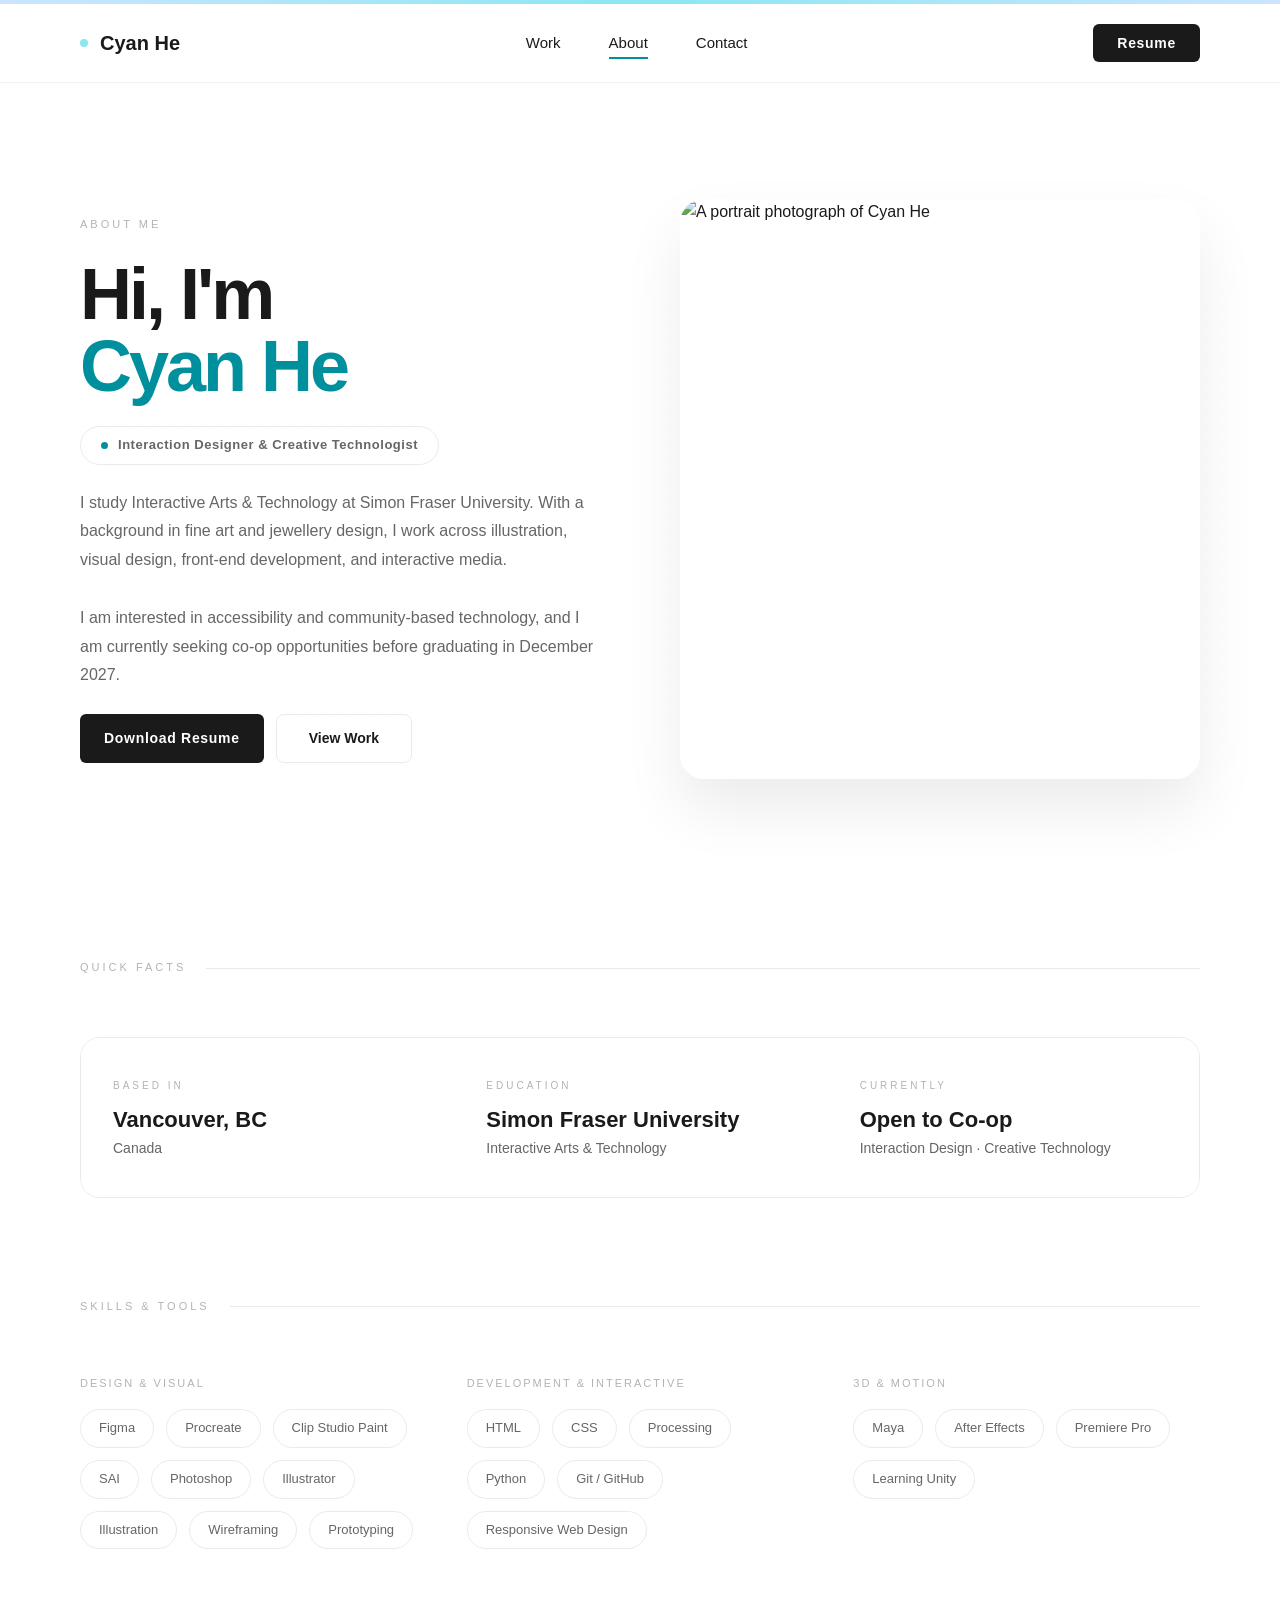
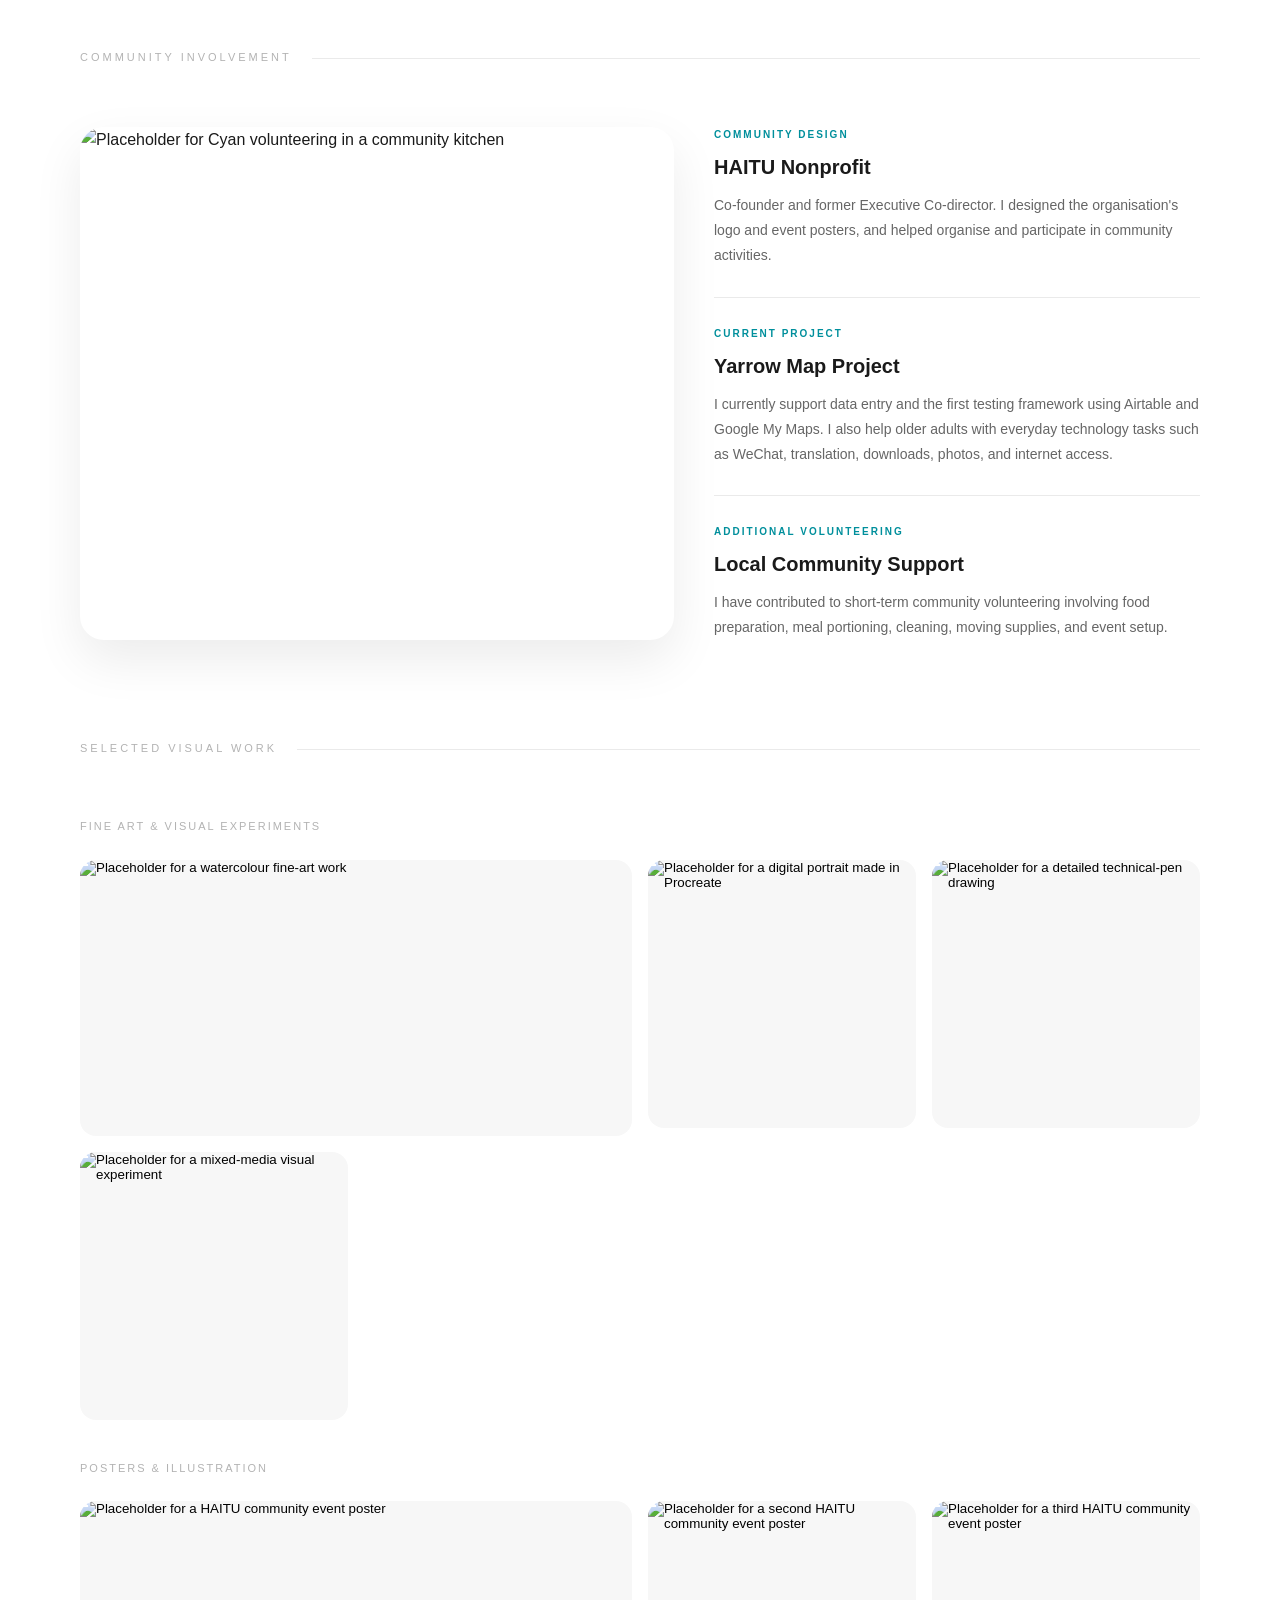
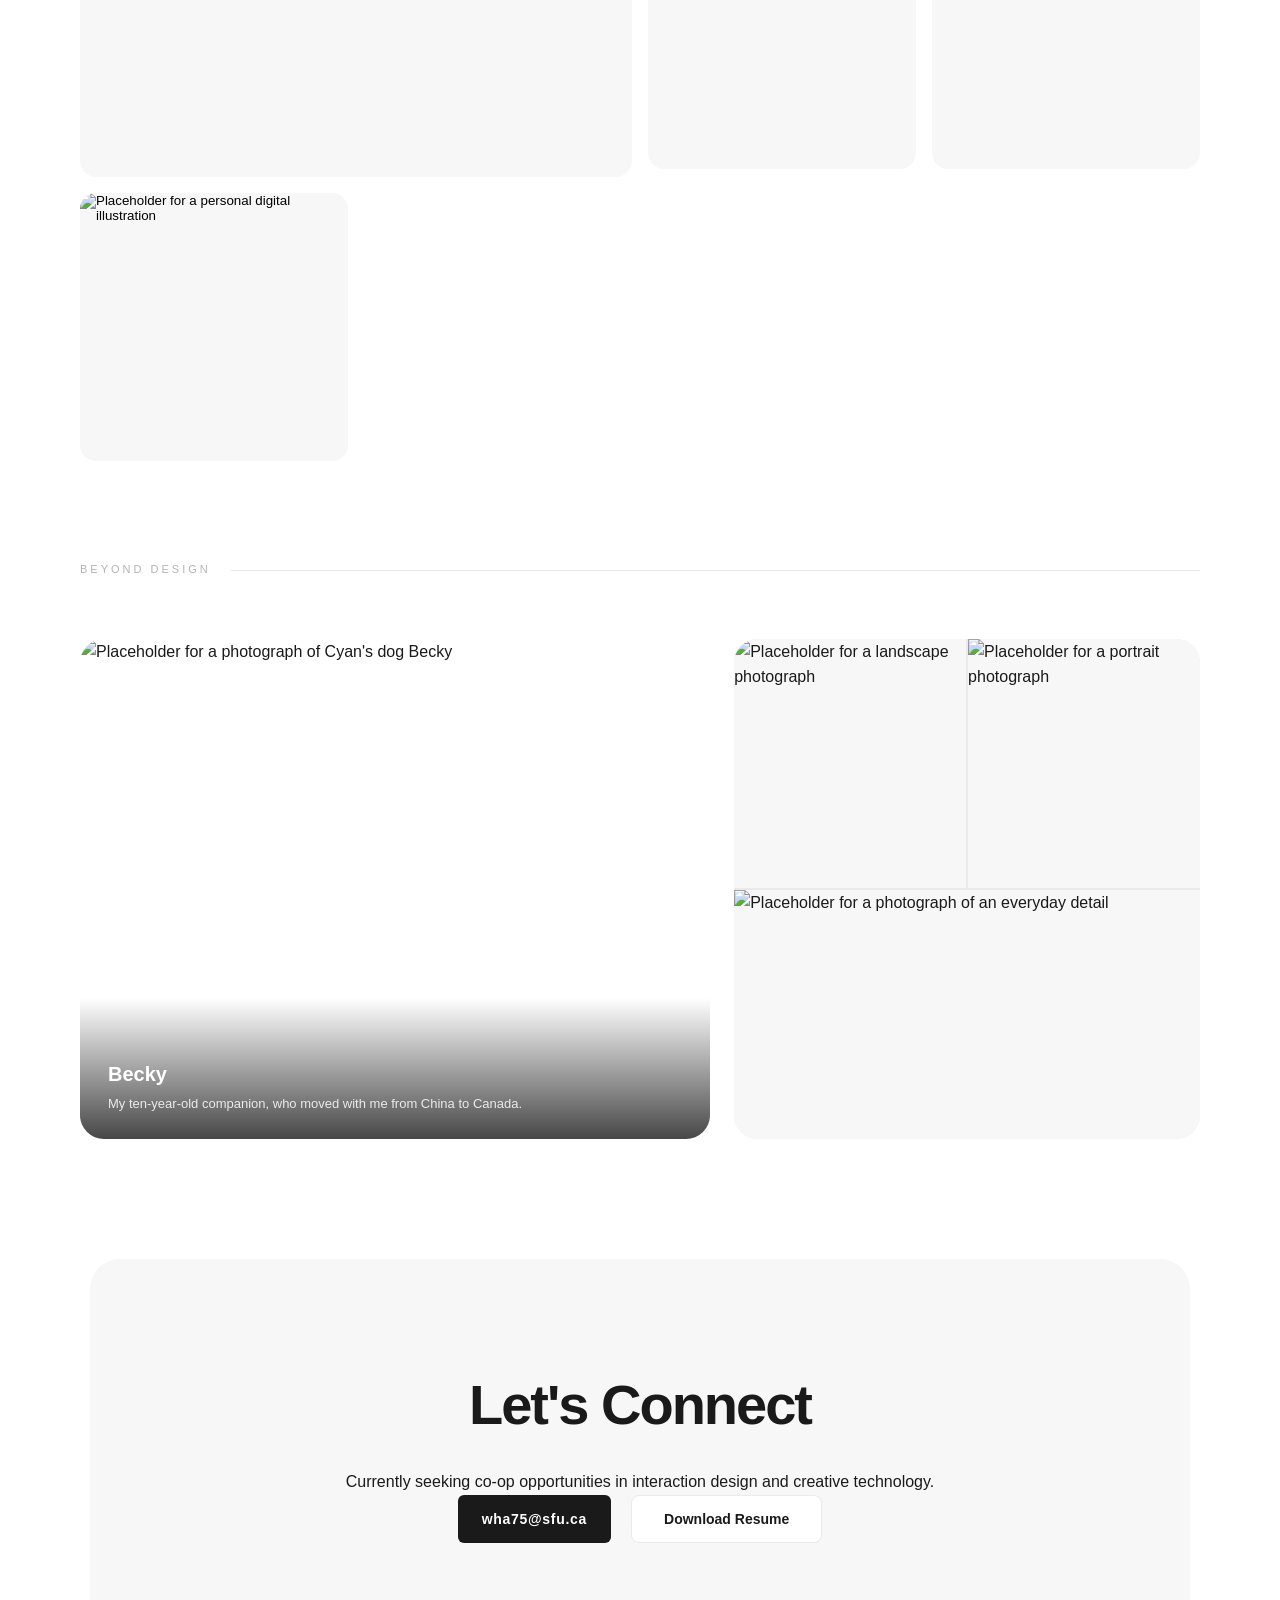
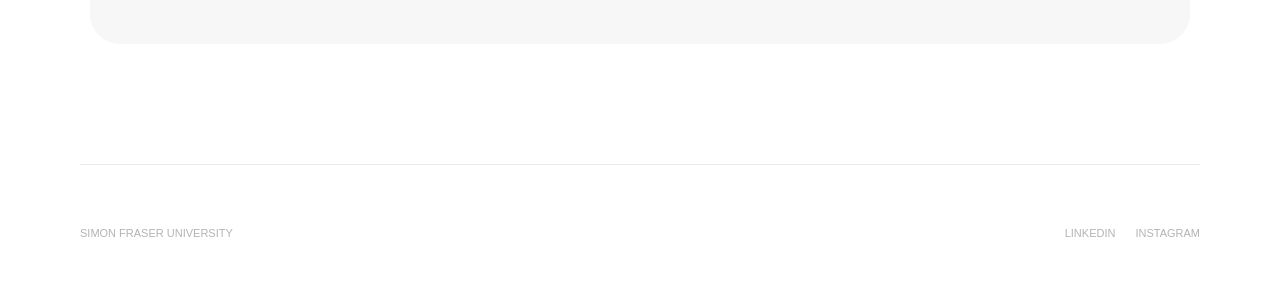
==== commit b0714331: "About" ====
--- a/about.html
+++ b/about.html
@@ -72,7 +72,7 @@
             </div>
 
             <div class="about-photo-wrapper">
-                <img src="About/profile-placeholder.svg" alt="Placeholder for a portrait photograph of Cyan He">
+                <img src="assets/about/cyan1.png" alt="A portrait photograph of Cyan He">
             </div>
         </section>
 
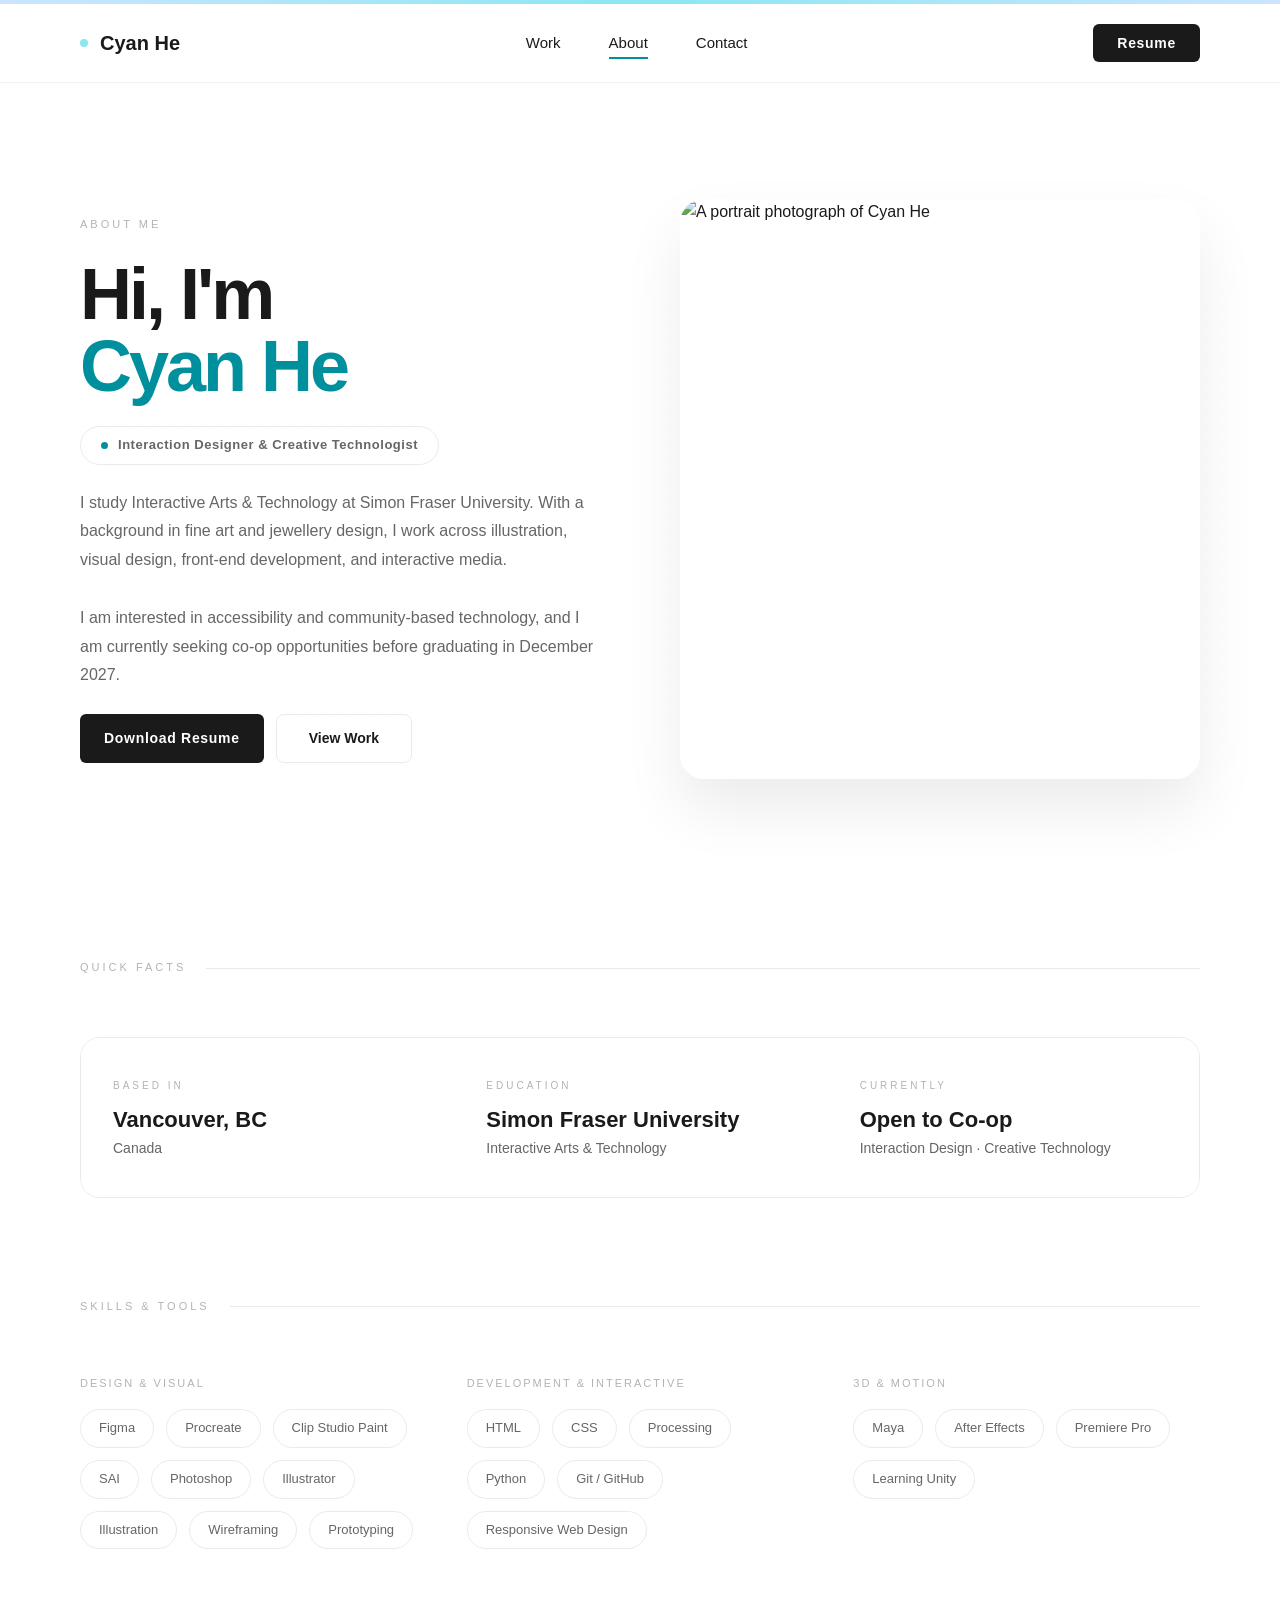
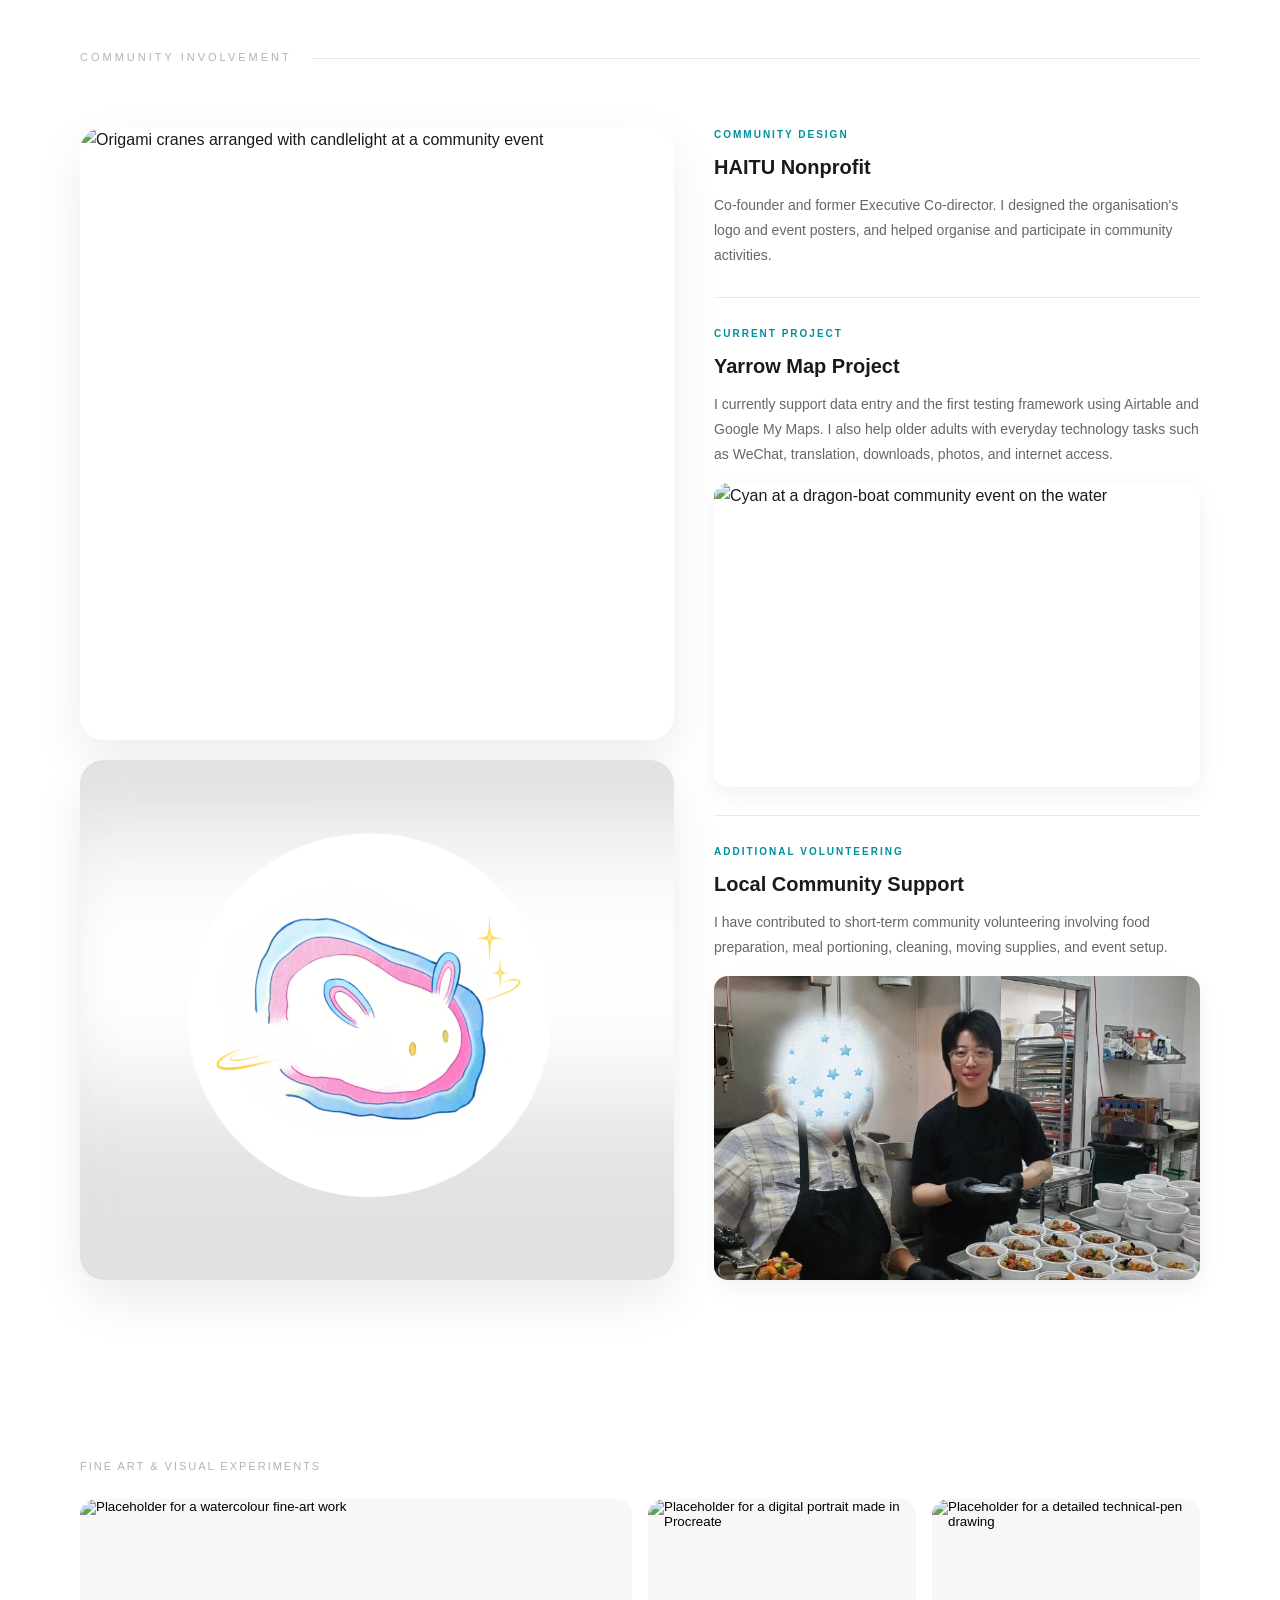
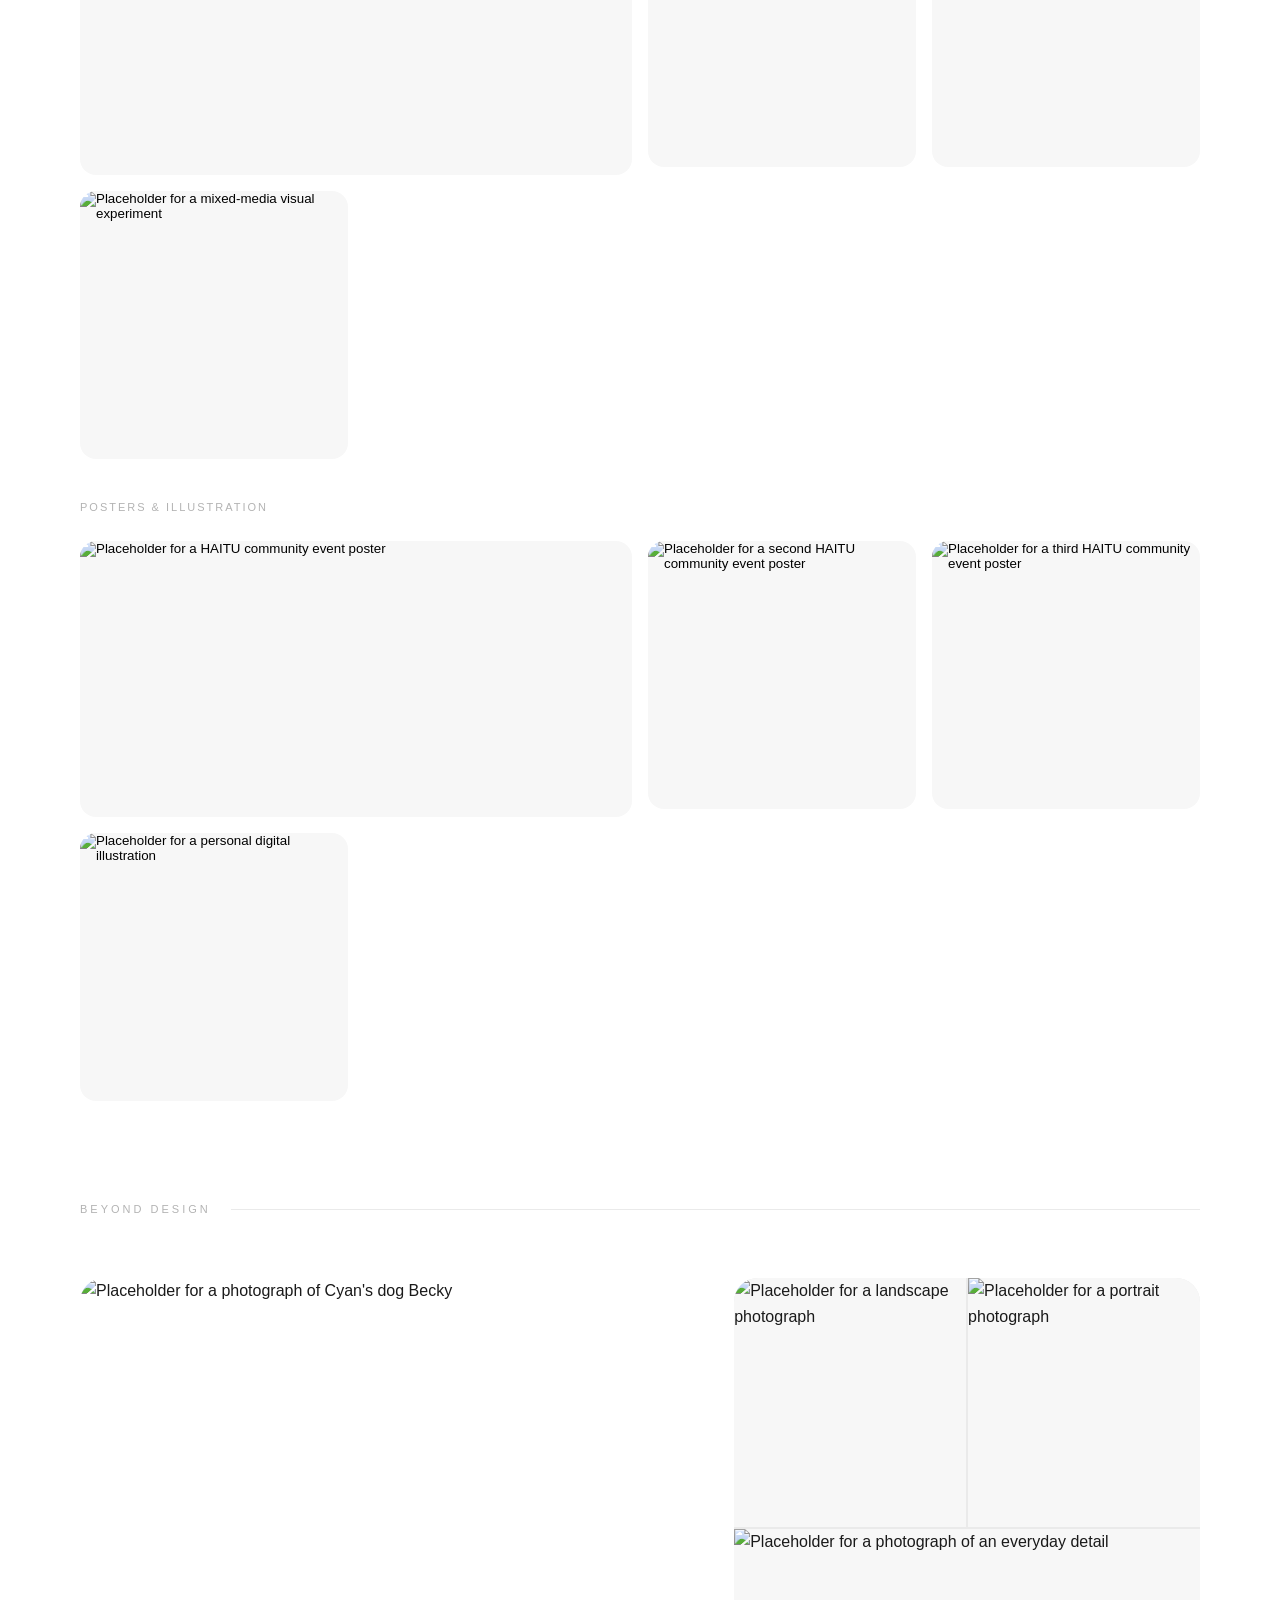
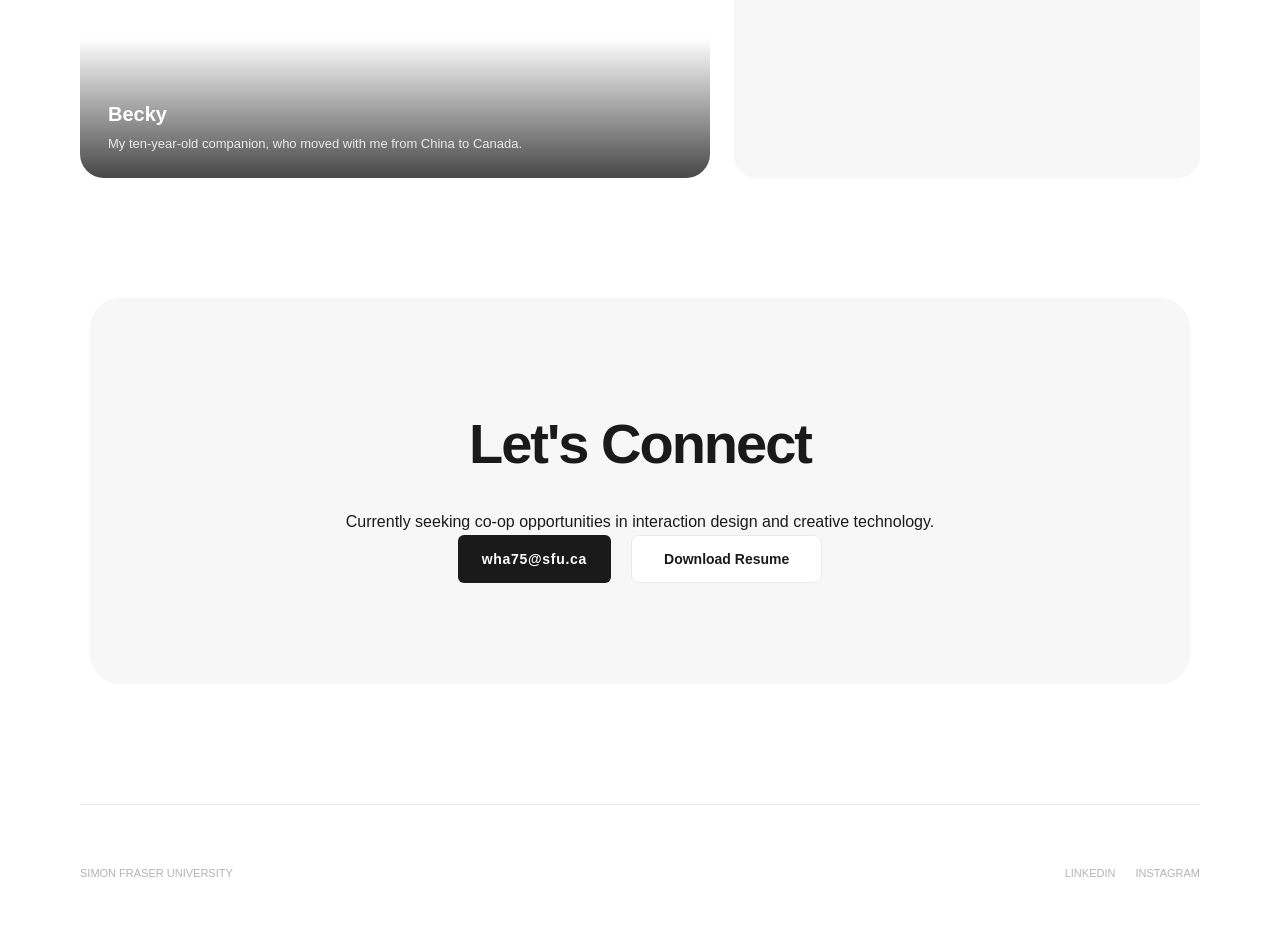
==== commit aaef9d54: "Add new images" ====
--- a/about.html
+++ b/about.html
@@ -138,8 +138,8 @@
 
         <section class="community-grid reveal">
             <div class="community-image">
-                <img src="About/community-placeholder.svg"
-                    alt="Placeholder for Cyan volunteering in a community kitchen">
+                <img src="assets/about/Haitu.png" alt="Origami cranes arranged with candlelight at a community event">
+                <img src="assets/about/Haitu_logo.png" alt="HAITU nonprofit logo — a rabbit with a rainbow arc">
             </div>
 
             <div class="community-content">
@@ -157,10 +157,12 @@
                     <h3>Yarrow Map Project</h3>
                     <p>
                         I currently support data entry and the first testing framework using Airtable and Google My
-                        Maps.
-                        I also help older adults with everyday technology tasks such as WeChat, translation, downloads,
-                        photos, and internet access.
+                        Maps. I also help older adults with everyday technology tasks such as WeChat, translation,
+                        downloads, photos, and internet access.
                     </p>
+                    <div class="community-item-thumb">
+                        <img src="assets/about//Yarrow.png" alt="Cyan at a dragon-boat community event on the water">
+                    </div>
                 </article>
 
                 <article class="community-item">
@@ -170,6 +172,9 @@
                         I have contributed to short-term community volunteering involving food preparation, meal
                         portioning, cleaning, moving supplies, and event setup.
                     </p>
+                    <div class="community-item-thumb">
+                        <img src="assets/about//Kitchen.png" alt="Cyan preparing meal portions in a community kitchen">
+                    </div>
                 </article>
             </div>
         </section>
@@ -182,22 +187,22 @@
             <div class="visual-work-grid">
                 <button class="visual-work-card" type="button" data-full="About/visual-fine-art-01.svg"
                     data-title="Untitled Creature Study" data-detail="Watercolour">
-                    <img src="About/visual-fine-art-01.svg" alt="Placeholder for a watercolour fine-art work">
+                    <img src="assets/about/visual-fine-art-01.svg" alt="Placeholder for a watercolour fine-art work">
                 </button>
 
                 <button class="visual-work-card" type="button" data-full="About/visual-fine-art-02.svg"
                     data-title="Untitled Portrait" data-detail="Procreate">
-                    <img src="About/visual-fine-art-02.svg" alt="Placeholder for a digital portrait made in Procreate">
+                    <img src="assets/about/visual-fine-art-02.svg" alt="Placeholder for a digital portrait made in Procreate">
                 </button>
 
                 <button class="visual-work-card" type="button" data-full="About/visual-fine-art-03.svg"
                     data-title="Ink Study" data-detail="Technical pen">
-                    <img src="About/visual-fine-art-03.svg" alt="Placeholder for a detailed technical-pen drawing">
+                    <img src="assets/about/visual-fine-art-03.svg" alt="Placeholder for a detailed technical-pen drawing">
                 </button>
 
                 <button class="visual-work-card" type="button" data-full="About/visual-fine-art-04.svg"
                     data-title="Colour and Form Experiment" data-detail="Mixed media">
-                    <img src="About/visual-fine-art-04.svg" alt="Placeholder for a mixed-media visual experiment">
+                    <img src="assets/about/visual-fine-art-04.svg" alt="Placeholder for a mixed-media visual experiment">
                 </button>
             </div>
         </section>
--- a/style.css
+++ b/style.css
@@ -2445,17 +2445,28 @@
 }
 
 .community-image {
+    display: flex;
+    flex-direction: column;
+    gap: 20px;
     min-height: 460px;
-    overflow: hidden;
+}
+
+.community-image img {
+    width: 100%;
+    display: block;
     border-radius: 24px;
     box-shadow: 0 20px 50px rgba(0, 0, 0, 0.08);
 }
 
-.community-image img {
-    width: 100%;
-    height: 100%;
+.community-image img:first-child {
+    flex: 1;
+    min-height: 0;
     object-fit: cover;
-    display: block;
+}
+
+.community-image img:last-child {
+    object-fit: contain;
+    background: #fff;
 }
 
 .community-content {
@@ -2493,6 +2504,26 @@
     color: var(--text-secondary);
     font-size: 14px;
     line-height: 1.8;
+}
+
+.community-item-thumb {
+    margin-top: 16px;
+    overflow: hidden;
+    border-radius: 14px;
+    aspect-ratio: 16 / 10;
+    box-shadow: 0 8px 24px rgba(0, 0, 0, 0.06);
+}
+
+.community-item-thumb img {
+    width: 100%;
+    height: 100%;
+    object-fit: cover;
+    display: block;
+    transition: transform 0.5s cubic-bezier(0.23, 1, 0.32, 1);
+}
+
+.community-item-thumb:hover img {
+    transform: scale(1.03);
 }
 
 .visual-work-grid {
@@ -2696,7 +2727,7 @@
         max-width: 100%;
     }
 
-    .about-hero-text > div:last-child {
+    .about-hero-text>div:last-child {
         justify-content: center;
     }
 
@@ -2751,93 +2782,93 @@
    Moved from inline <style> during repository cleanup.
    ================================================================= */
 .zoomable-image {
-            appearance: none;
-            width: 100%;
-            padding: 0;
-            border: 0;
-            background: transparent;
-            color: inherit;
-            font: inherit;
-            text-align: left;
-            cursor: zoom-in;
-        }
-
-        .zoomable-image:focus-visible {
-            outline: 3px solid var(--accent-teal-soft);
-            outline-offset: 4px;
-        }
-
-        .zoomable-image img {
-            display: block;
-            width: 100%;
-        }
-
-        .zoomable-image:hover img {
-            opacity: 0.94;
-        }
-
-        .zoomable-asset {
-            cursor: zoom-in;
-        }
-
-        .zoomable-asset:focus-visible {
-            outline: 3px solid var(--accent-teal-soft);
-            outline-offset: -3px;
-        }
-
-        .asset-lightbox {
-            position: fixed;
-            inset: 0;
-            display: none;
-            align-items: center;
-            justify-content: center;
-            padding: 40px;
-            background: rgba(20, 20, 20, 0.84);
-            backdrop-filter: blur(4px);
-            -webkit-backdrop-filter: blur(4px);
-            z-index: 2000;
-        }
-
-        .asset-lightbox.open {
-            display: flex;
-        }
-
-        .asset-lightbox img {
-            max-width: 92vw;
-            max-height: 86vh;
-            border-radius: 10px;
-            box-shadow: 0 30px 80px rgba(0, 0, 0, 0.5);
-        }
-
-        .asset-lightbox-close {
-            position: absolute;
-            top: 24px;
-            right: 28px;
-            width: 44px;
-            height: 44px;
-            border: none;
-            border-radius: 50%;
-            background: rgba(255, 255, 255, 0.15);
-            color: #fff;
-            font-size: 22px;
-            cursor: pointer;
-        }
-
-        .asset-lightbox-close:hover {
-            background: rgba(255, 255, 255, 0.3);
-        }
-
-        .asset-lightbox-cap {
-            position: absolute;
-            left: 24px;
-            right: 24px;
-            bottom: 22px;
-            color: rgba(255, 255, 255, 0.75);
-            text-align: center;
-            font-size: 11px;
-            letter-spacing: 1.4px;
-            text-transform: uppercase;
-        }
+    appearance: none;
+    width: 100%;
+    padding: 0;
+    border: 0;
+    background: transparent;
+    color: inherit;
+    font: inherit;
+    text-align: left;
+    cursor: zoom-in;
+}
+
+.zoomable-image:focus-visible {
+    outline: 3px solid var(--accent-teal-soft);
+    outline-offset: 4px;
+}
+
+.zoomable-image img {
+    display: block;
+    width: 100%;
+}
+
+.zoomable-image:hover img {
+    opacity: 0.94;
+}
+
+.zoomable-asset {
+    cursor: zoom-in;
+}
+
+.zoomable-asset:focus-visible {
+    outline: 3px solid var(--accent-teal-soft);
+    outline-offset: -3px;
+}
+
+.asset-lightbox {
+    position: fixed;
+    inset: 0;
+    display: none;
+    align-items: center;
+    justify-content: center;
+    padding: 40px;
+    background: rgba(20, 20, 20, 0.84);
+    backdrop-filter: blur(4px);
+    -webkit-backdrop-filter: blur(4px);
+    z-index: 2000;
+}
+
+.asset-lightbox.open {
+    display: flex;
+}
+
+.asset-lightbox img {
+    max-width: 92vw;
+    max-height: 86vh;
+    border-radius: 10px;
+    box-shadow: 0 30px 80px rgba(0, 0, 0, 0.5);
+}
+
+.asset-lightbox-close {
+    position: absolute;
+    top: 24px;
+    right: 28px;
+    width: 44px;
+    height: 44px;
+    border: none;
+    border-radius: 50%;
+    background: rgba(255, 255, 255, 0.15);
+    color: #fff;
+    font-size: 22px;
+    cursor: pointer;
+}
+
+.asset-lightbox-close:hover {
+    background: rgba(255, 255, 255, 0.3);
+}
+
+.asset-lightbox-cap {
+    position: absolute;
+    left: 24px;
+    right: 24px;
+    bottom: 22px;
+    color: rgba(255, 255, 255, 0.75);
+    text-align: center;
+    font-size: 11px;
+    letter-spacing: 1.4px;
+    text-transform: uppercase;
+}
 
 
 /* =================================================================
@@ -2848,323 +2879,876 @@
            project3.html — page-specific styles
            ================================================================= */
 
-        /* ----- Process thumbnails: one row of four, tall, full frame
+/* ----- Process thumbnails: one row of four, tall, full frame
                  visible (contain), click to zoom for detail ----- */
-        .process-thumbs {
-            display: grid;
-            grid-template-columns: repeat(4, 1fr);
-            gap: 18px;
-            margin-bottom: 40px;
-        }
-
-        .thumb {
-            appearance: none;
-            width: 100%;
-            padding: 0;
-            text-align: left;
-            font: inherit;
-            color: inherit;
-            border: none;
-            border-radius: 0;
-            overflow: visible;
-            background: transparent;
-            cursor: zoom-in;
-            transition: transform 0.35s ease;
-        }
-
-        .thumb:hover {
-            transform: translateY(-4px);
-            box-shadow: none;
-        }
-
-        .thumb:focus-visible {
-            outline: 3px solid var(--accent-teal-soft);
-            outline-offset: 4px;
-        }
-
-        /* Taller window; contain shows the whole frame (no cropping).
+.process-thumbs {
+    display: grid;
+    grid-template-columns: repeat(4, 1fr);
+    gap: 18px;
+    margin-bottom: 40px;
+}
+
+.thumb {
+    appearance: none;
+    width: 100%;
+    padding: 0;
+    text-align: left;
+    font: inherit;
+    color: inherit;
+    border: none;
+    border-radius: 0;
+    overflow: visible;
+    background: transparent;
+    cursor: zoom-in;
+    transition: transform 0.35s ease;
+}
+
+.thumb:hover {
+    transform: translateY(-4px);
+    box-shadow: none;
+}
+
+.thumb:focus-visible {
+    outline: 3px solid var(--accent-teal-soft);
+    outline-offset: 4px;
+}
+
+/* Taller window; contain shows the whole frame (no cropping).
            Light checkered-free grey backing sits behind any letterboxing. */
-        .thumb-window {
-            height: 380px;
-            overflow: hidden;
-            position: relative;
-            background: transparent;
-            display: flex;
-            align-items: flex-start;
-            justify-content: center;
-            border-radius: 14px;
-        }
-
-        .thumb-window img {
-            width: 100%;
-            height: 100%;
-            display: block;
-            object-fit: contain;
-            object-position: top center;
-        }
-
-        .thumb-cap {
-            font-size: 10px;
-            letter-spacing: 1px;
-            text-transform: uppercase;
-            color: var(--text-light);
-            font-weight: 600;
-            padding: 12px 2px 0;
-            border-top: none;
-            background: transparent;
-            display: flex;
-            justify-content: space-between;
-            align-items: center;
-            gap: 8px;
-        }
-
-        .thumb-tag {
-            font-size: 8px;
-            letter-spacing: 1px;
-            color: var(--accent-teal);
-            border: 1px solid var(--accent-teal-soft);
-            border-radius: 100px;
-            padding: 2px 7px;
-            flex-shrink: 0;
-        }
-
-        /* ----- Lightbox ----- */
-        .lightbox {
-            position: fixed;
-            inset: 0;
-            background: rgba(20, 20, 20, 0.82);
-            backdrop-filter: blur(4px);
-            -webkit-backdrop-filter: blur(4px);
-            z-index: 2000;
-            display: none;
-            align-items: center;
-            justify-content: center;
-            padding: 40px;
-            cursor: zoom-out;
-        }
-
-        .lightbox.open {
-            display: flex;
-        }
-
-        .lightbox img {
-            max-width: 92vw;
-            max-height: 88vh;
-            border-radius: 10px;
-            box-shadow: 0 30px 80px rgba(0, 0, 0, 0.5);
-            cursor: default;
-        }
-
-        .lightbox-close {
-            position: absolute;
-            top: 24px;
-            right: 28px;
-            width: 44px;
-            height: 44px;
-            border-radius: 50%;
-            border: none;
-            background: rgba(255, 255, 255, 0.15);
-            color: #fff;
-            font-size: 22px;
-            cursor: pointer;
-            display: flex;
-            align-items: center;
-            justify-content: center;
-            transition: background 0.2s ease;
-        }
-
-        .lightbox-close:hover {
-            background: rgba(255, 255, 255, 0.3);
-        }
-
-        .lightbox-cap {
-            position: absolute;
-            bottom: 24px;
-            left: 0;
-            right: 0;
-            text-align: center;
-            color: rgba(255, 255, 255, 0.7);
-            font-size: 11px;
-            letter-spacing: 1.5px;
-            text-transform: uppercase;
-        }
-
-        .process-band {
-            position: relative;
-            padding: 45px 0 5px;
-            margin-bottom: 90px;
-        }
-
-        .process-band::before {
-            content: "";
-            position: absolute;
-            top: 0;
-            bottom: 0;
-            left: 50%;
-            width: 100vw;
-            transform: translateX(-50%);
-            background: #f3f3f3;
-            z-index: -1;
-        }
-
-        /* ----- Design system: palette + type ----- */
-        .ds-grid {
-            display: grid;
-            grid-template-columns: 1fr 1fr;
-            gap: 32px;
-            margin-bottom: 40px;
-            align-items: start;
-        }
-
-        .ds-block-label {
-            font-size: 10px;
-            letter-spacing: 2.5px;
-            text-transform: uppercase;
-            color: var(--text-light);
-            font-weight: 700;
-            margin-bottom: 16px;
-        }
-
-        .palette-row {
-            display: grid;
-            grid-template-columns: repeat(4, 1fr);
-            border-radius: 14px;
-            overflow: hidden;
-            border: 1px solid var(--border-color);
-        }
-
-        .swatch {
-            height: 120px;
-            display: flex;
-            flex-direction: column;
-            justify-content: flex-end;
-            padding: 14px;
-        }
-
-        .swatch .role {
-            font-size: 9px;
-            letter-spacing: 1.5px;
-            text-transform: uppercase;
-            opacity: 0.6;
-            margin-bottom: 6px;
-        }
-
-        .swatch .name {
-            font-size: 12px;
-            font-weight: 700;
-            line-height: 1.2;
-        }
-
-        .swatch .hex {
-            font-size: 10px;
-            letter-spacing: 0.5px;
-            opacity: 0.75;
-            font-family: ui-monospace, SFMono-Regular, Menlo, monospace;
-        }
-
-        .swatch-choco {
-            background: #663012;
-            color: #FFF8E8;
-        }
-
-        .swatch-cream {
-            background: #FFF8E8;
-            color: #663012;
-        }
-
-        .swatch-pink {
-            background: #FFCEE0;
-            color: #663012;
-        }
-
-        .swatch-mint {
-            background: #9CD8BF;
-            color: #663012;
-        }
-
-        .type-list {
-            border: 1px solid var(--border-color);
-            border-radius: 14px;
-            overflow: hidden;
-        }
-
-        .type-item {
-            padding: 16px 18px;
-            border-bottom: 1px solid var(--border-color);
-            display: flex;
-            align-items: baseline;
-            justify-content: space-between;
-            gap: 14px;
-        }
-
-        .type-item:last-child {
-            border-bottom: none;
-        }
-
-        .type-specimen {
-            line-height: 1.1;
-            color: var(--text-main);
-        }
-
-        .type-meta {
-            font-size: 10px;
-            letter-spacing: 1px;
-            text-transform: uppercase;
-            color: var(--text-light);
-            text-align: right;
-            flex-shrink: 0;
-            line-height: 1.5;
-        }
-
-        .spec-display {
-            font-family: 'Barrio', cursive;
-            font-size: 30px;
-        }
-
-        .spec-hand {
-            font-family: 'Mynerve', cursive;
-            font-size: 24px;
-            color: #d46a94;
-        }
-
-        .spec-head {
-            font-family: 'Montserrat', sans-serif;
-            font-weight: 700;
-            font-size: 22px;
-        }
-
-        .spec-body {
-            font-family: 'Poppins', sans-serif;
-            font-weight: 400;
-            font-size: 16px;
-        }
-
-        @media (max-width: 900px) {
-            .process-thumbs {
-                grid-template-columns: repeat(2, 1fr);
-            }
-
-            .thumb-window {
-                height: 340px;
-            }
-
-            .ds-grid {
-                grid-template-columns: 1fr;
-            }
-        }
-
-        @media (max-width: 480px) {
-            .process-thumbs {
-                grid-template-columns: 1fr 1fr;
-                gap: 12px;
-            }
-
-            .thumb-window {
-                height: 240px;
-            }
-
-            .palette-row {
-                grid-template-columns: repeat(2, 1fr);
-            }
-        }
-
+.thumb-window {
+    height: 380px;
+    overflow: hidden;
+    position: relative;
+    background: transparent;
+    display: flex;
+    align-items: flex-start;
+    justify-content: center;
+    border-radius: 14px;
+}
+
+.thumb-window img {
+    width: 100%;
+    height: 100%;
+    display: block;
+    object-fit: contain;
+    object-position: top center;
+}
+
+.thumb-cap {
+    font-size: 10px;
+    letter-spacing: 1px;
+    text-transform: uppercase;
+    color: var(--text-light);
+    font-weight: 600;
+    padding: 12px 2px 0;
+    border-top: none;
+    background: transparent;
+    display: flex;
+    justify-content: space-between;
+    align-items: center;
+    gap: 8px;
+}
+
+.thumb-tag {
+    font-size: 8px;
+    letter-spacing: 1px;
+    color: var(--accent-teal);
+    border: 1px solid var(--accent-teal-soft);
+    border-radius: 100px;
+    padding: 2px 7px;
+    flex-shrink: 0;
+}
+
+/* ----- Lightbox ----- */
+.lightbox {
+    position: fixed;
+    inset: 0;
+    background: rgba(20, 20, 20, 0.82);
+    backdrop-filter: blur(4px);
+    -webkit-backdrop-filter: blur(4px);
+    z-index: 2000;
+    display: none;
+    align-items: center;
+    justify-content: center;
+    padding: 40px;
+    cursor: zoom-out;
+}
+
+.lightbox.open {
+    display: flex;
+}
+
+.lightbox img {
+    max-width: 92vw;
+    max-height: 88vh;
+    border-radius: 10px;
+    box-shadow: 0 30px 80px rgba(0, 0, 0, 0.5);
+    cursor: default;
+}
+
+.lightbox-close {
+    position: absolute;
+    top: 24px;
+    right: 28px;
+    width: 44px;
+    height: 44px;
+    border-radius: 50%;
+    border: none;
+    background: rgba(255, 255, 255, 0.15);
+    color: #fff;
+    font-size: 22px;
+    cursor: pointer;
+    display: flex;
+    align-items: center;
+    justify-content: center;
+    transition: background 0.2s ease;
+}
+
+.lightbox-close:hover {
+    background: rgba(255, 255, 255, 0.3);
+}
+
+.lightbox-cap {
+    position: absolute;
+    bottom: 24px;
+    left: 0;
+    right: 0;
+    text-align: center;
+    color: rgba(255, 255, 255, 0.7);
+    font-size: 11px;
+    letter-spacing: 1.5px;
+    text-transform: uppercase;
+}
+
+.process-band {
+    position: relative;
+    padding: 45px 0 5px;
+    margin-bottom: 90px;
+}
+
+.process-band::before {
+    content: "";
+    position: absolute;
+    top: 0;
+    bottom: 0;
+    left: 50%;
+    width: 100vw;
+    transform: translateX(-50%);
+    background: #f3f3f3;
+    z-index: -1;
+}
+
+/* ----- Design system: palette + type ----- */
+.ds-grid {
+    display: grid;
+    grid-template-columns: 1fr 1fr;
+    gap: 32px;
+    margin-bottom: 40px;
+    align-items: start;
+}
+
+.ds-block-label {
+    font-size: 10px;
+    letter-spacing: 2.5px;
+    text-transform: uppercase;
+    color: var(--text-light);
+    font-weight: 700;
+    margin-bottom: 16px;
+}
+
+.palette-row {
+    display: grid;
+    grid-template-columns: repeat(4, 1fr);
+    border-radius: 14px;
+    overflow: hidden;
+    border: 1px solid var(--border-color);
+}
+
+.swatch {
+    height: 120px;
+    display: flex;
+    flex-direction: column;
+    justify-content: flex-end;
+    padding: 14px;
+}
+
+.swatch .role {
+    font-size: 9px;
+    letter-spacing: 1.5px;
+    text-transform: uppercase;
+    opacity: 0.6;
+    margin-bottom: 6px;
+}
+
+.swatch .name {
+    font-size: 12px;
+    font-weight: 700;
+    line-height: 1.2;
+}
+
+.swatch .hex {
+    font-size: 10px;
+    letter-spacing: 0.5px;
+    opacity: 0.75;
+    font-family: ui-monospace, SFMono-Regular, Menlo, monospace;
+}
+
+.swatch-choco {
+    background: #663012;
+    color: #FFF8E8;
+}
+
+.swatch-cream {
+    background: #FFF8E8;
+    color: #663012;
+}
+
+.swatch-pink {
+    background: #FFCEE0;
+    color: #663012;
+}
+
+.swatch-mint {
+    background: #9CD8BF;
+    color: #663012;
+}
+
+.type-list {
+    border: 1px solid var(--border-color);
+    border-radius: 14px;
+    overflow: hidden;
+}
+
+.type-item {
+    padding: 16px 18px;
+    border-bottom: 1px solid var(--border-color);
+    display: flex;
+    align-items: baseline;
+    justify-content: space-between;
+    gap: 14px;
+}
+
+.type-item:last-child {
+    border-bottom: none;
+}
+
+.type-specimen {
+    line-height: 1.1;
+    color: var(--text-main);
+}
+
+.type-meta {
+    font-size: 10px;
+    letter-spacing: 1px;
+    text-transform: uppercase;
+    color: var(--text-light);
+    text-align: right;
+    flex-shrink: 0;
+    line-height: 1.5;
+}
+
+.spec-display {
+    font-family: 'Barrio', cursive;
+    font-size: 30px;
+}
+
+.spec-hand {
+    font-family: 'Mynerve', cursive;
+    font-size: 24px;
+    color: #d46a94;
+}
+
+.spec-head {
+    font-family: 'Montserrat', sans-serif;
+    font-weight: 700;
+    font-size: 22px;
+}
+
+.spec-body {
+    font-family: 'Poppins', sans-serif;
+    font-weight: 400;
+    font-size: 16px;
+}
+
+@media (max-width: 900px) {
+    .process-thumbs {
+        grid-template-columns: repeat(2, 1fr);
+    }
+
+    .thumb-window {
+        height: 340px;
+    }
+
+    .ds-grid {
+        grid-template-columns: 1fr;
+    }
+}
+
+@media (max-width: 480px) {
+    .process-thumbs {
+        grid-template-columns: 1fr 1fr;
+        gap: 12px;
+    }
+
+    .thumb-window {
+        height: 240px;
+    }
+
+    .palette-row {
+        grid-template-columns: repeat(2, 1fr);
+    }
+}
+
+
+/* =================================================================
+   THE HEIST — PROJECT PAGE
+   ================================================================= */
+
+.project-kicker {
+    margin-bottom: 15px;
+    color: var(--text-light);
+    font-size: 11px;
+    letter-spacing: 2.5px;
+    text-transform: uppercase;
+}
+
+.project-hero-summary {
+    max-width: 460px;
+    margin: 30px 0;
+    color: var(--text-secondary);
+    font-size: 17px;
+    line-height: 1.7;
+}
+
+
+/* =========================================================
+   OVERVIEW & CONTRIBUTIONS
+   ========================================================= */
+
+.heist-overview {
+    display: grid;
+    grid-template-columns: minmax(0, 1fr) minmax(0, 1.15fr);
+    gap: 80px;
+    align-items: start;
+    margin-bottom: 130px;
+}
+
+.heist-role-grid {
+    display: grid;
+    grid-template-columns: repeat(2, minmax(0, 1fr));
+    border-top: 1px solid var(--border-color);
+    border-left: 1px solid var(--border-color);
+}
+
+.heist-role-item {
+    padding: 28px;
+    border-right: 1px solid var(--border-color);
+    border-bottom: 1px solid var(--border-color);
+}
+
+.heist-role-label {
+    margin-bottom: 10px;
+    color: var(--accent-teal);
+    font-size: 9px;
+    font-weight: 700;
+    letter-spacing: 1.8px;
+    text-transform: uppercase;
+}
+
+.heist-role-item h3 {
+    margin-bottom: 10px;
+    font-size: 18px;
+}
+
+.heist-role-item p,
+.heist-process-copy p,
+.heist-video-credit,
+.heist-character-heading p,
+.heist-storyboard-copy .section-desc {
+    color: var(--text-secondary);
+    line-height: 1.75;
+}
+
+
+/* =========================================================
+   SHARED SECTION SPACING
+   ========================================================= */
+
+.heist-section-heading,
+.heist-reflection-heading {
+    margin-bottom: 46px;
+}
+
+.heist-section-heading-spaced {
+    margin-top: 120px;
+}
+
+
+/* =========================================================
+   PRE-PRODUCTION SKETCH GRID
+   ========================================================= */
+
+.heist-sketch-grid {
+    display: grid;
+    grid-template-columns: repeat(4, minmax(0, 1fr));
+    grid-auto-rows: 220px;
+    gap: 18px;
+    margin-bottom: 110px;
+}
+
+.heist-sketch-large {
+    grid-column: span 2;
+    grid-row: span 2;
+}
+
+.heist-dope-sheet {
+    grid-column: span 2;
+}
+
+
+/* =========================================================
+   SHARED IMAGE CARDS
+   ========================================================= */
+
+.heist-sketch-grid .zoomable-image,
+.heist-character-grid .zoomable-image,
+.heist-process-gallery .zoomable-image,
+.heist-final-shot {
+    position: relative;
+    overflow: hidden;
+    border-radius: 16px;
+    background: #f3f3f3;
+}
+
+.heist-sketch-grid img,
+.heist-character-grid img,
+.heist-process-gallery .zoomable-image img,
+.heist-final-shot img {
+    width: 100%;
+    height: 100%;
+    object-fit: cover;
+    transition:
+        transform 0.45s cubic-bezier(0.23, 1, 0.32, 1),
+        opacity 0.3s ease;
+}
+
+.heist-sketch-grid .zoomable-image:hover img,
+.heist-character-grid .zoomable-image:hover img,
+.heist-process-gallery .zoomable-image:hover img,
+.heist-final-shot:hover img {
+    transform: scale(1.025);
+    opacity: 0.96;
+}
+
+.heist-sketch-grid .caption,
+.heist-character-grid .caption,
+.heist-process-gallery .caption,
+.heist-final-shot .caption {
+    position: absolute;
+    right: 12px;
+    bottom: 12px;
+    left: 12px;
+    padding: 8px 10px;
+    border-radius: 7px;
+    background: rgba(255, 255, 255, 0.88);
+    color: var(--text-main);
+    font-size: 9px;
+    font-weight: 700;
+    letter-spacing: 1.1px;
+    text-transform: uppercase;
+    backdrop-filter: blur(8px);
+    -webkit-backdrop-filter: blur(8px);
+}
+
+
+/* =========================================================
+   STORYBOARD
+   ========================================================= */
+
+.heist-storyboard-section {
+    display: grid;
+    grid-template-columns: minmax(280px, 0.85fr) minmax(0, 1.15fr);
+    gap: 64px;
+    align-items: start;
+    margin-bottom: 130px;
+}
+
+.heist-storyboard-copy {
+    padding-top: 2px;
+}
+
+.heist-storyboard-copy .section-eyebrow {
+    margin-top: 0;
+}
+
+.heist-storyboard-copy .section-desc {
+    margin-bottom: 18px;
+}
+
+.heist-storyboard-copy .heist-link-row {
+    margin-top: 28px;
+}
+
+.heist-storyboard-media {
+    min-width: 0;
+}
+
+.heist-storyboard-media .heist-video-frame {
+    margin-top: 0;
+}
+
+.heist-storyboard-media .heist-media-caption {
+    margin-top: 12px;
+}
+
+
+/* =========================================================
+   PROCESS BLOCKS
+   ========================================================= */
+
+.heist-process-block {
+    display: grid;
+    grid-template-columns: minmax(260px, 0.72fr) minmax(0, 1.4fr);
+    gap: 70px;
+    align-items: start;
+    padding: 72px 0;
+    border-top: 1px solid var(--border-color);
+}
+
+.heist-process-block-reverse .heist-process-copy {
+    grid-column: 2;
+    grid-row: 1;
+}
+
+.heist-process-block-reverse .heist-process-gallery {
+    grid-column: 1;
+    grid-row: 1;
+}
+
+.heist-process-copy h2 {
+    margin: 14px 0 18px;
+    font-size: 32px;
+    line-height: 1.25;
+}
+
+.heist-process-copy p+p {
+    margin-top: 18px;
+}
+
+.heist-credit-note {
+    padding-left: 16px;
+    border-left: 2px solid var(--accent-teal-soft);
+    font-size: 14px;
+}
+
+.heist-credit-note-wide {
+    max-width: 760px;
+    margin-top: 22px;
+}
+
+.heist-link-row {
+    display: flex;
+    flex-wrap: wrap;
+    gap: 12px;
+    margin-top: 28px;
+}
+
+.heist-media-caption {
+    margin: -2px 0 14px;
+    color: var(--text-light);
+    font-size: 9px;
+    font-weight: 700;
+    letter-spacing: 1.2px;
+    text-align: center;
+}
+
+
+/* =========================================================
+   CHARACTER PRODUCTION
+   ========================================================= */
+
+.heist-character-groups {
+    display: grid;
+    gap: 62px;
+    margin-bottom: 105px;
+}
+
+.heist-character-group {
+    display: grid;
+    grid-template-columns: minmax(210px, 0.42fr) minmax(0, 1.58fr);
+    gap: 42px;
+    align-items: start;
+    padding-top: 36px;
+    border-top: 1px solid var(--border-color);
+}
+
+.heist-character-heading p {
+    margin-top: 14px;
+    font-size: 14px;
+}
+
+.heist-character-grid {
+    display: grid;
+    grid-template-columns: repeat(2, minmax(0, 1fr));
+    gap: 18px;
+}
+
+.heist-character-grid-3 {
+    grid-template-columns: repeat(3, minmax(0, 1fr));
+}
+
+.heist-character-grid .zoomable-image {
+    aspect-ratio: 16 / 10;
+}
+
+
+/* =========================================================
+   PROCESS GALLERIES
+   ========================================================= */
+
+.heist-process-gallery {
+    display: grid;
+    gap: 18px;
+}
+
+.heist-process-gallery .zoomable-image {
+    aspect-ratio: 4 / 3;
+}
+
+
+/* =========================================================
+   RIGGING GALLERY
+   ========================================================= */
+
+.heist-rig-gallery {
+    display: grid;
+    grid-template-columns: 1fr;
+    gap: 20px;
+}
+
+.heist-rig-gallery .zoomable-image {
+    min-height: 240px;
+    aspect-ratio: 16 / 9;
+}
+
+.heist-rig-gallery .zoomable-image img {
+    width: 100%;
+    height: 100%;
+    object-fit: cover;
+    background: #f3f3f3;
+}
+
+
+/* =========================================================
+   FINAL SHOTS
+   ========================================================= */
+
+.heist-final-shots-section {
+    padding-top: 110px;
+    margin-bottom: 130px;
+}
+
+.heist-final-grid {
+    display: grid;
+    grid-template-columns: repeat(2, minmax(0, 1fr));
+    gap: 22px;
+    margin-top: 42px;
+}
+
+.heist-final-shot {
+    aspect-ratio: 16 / 9;
+}
+
+.heist-final-shot-feature {
+    grid-column: 1 / -1;
+}
+
+
+/* =========================================================
+   VIDEO
+   ========================================================= */
+
+.heist-video-section {
+    margin-bottom: 130px;
+}
+
+.heist-video-frame {
+    position: relative;
+    width: 100%;
+    margin-top: 42px;
+    overflow: hidden;
+    border-radius: 20px;
+    background: #111;
+    box-shadow: 0 24px 60px rgba(0, 0, 0, 0.12);
+    aspect-ratio: 16 / 9;
+}
+
+.heist-video-frame iframe {
+    position: absolute;
+    inset: 0;
+    width: 100%;
+    height: 100%;
+    border: 0;
+}
+
+.heist-video-credit {
+    max-width: 680px;
+    margin: 20px auto 0;
+    text-align: center;
+    font-size: 13px;
+}
+
+
+/* =========================================================
+   REFLECTION
+   ========================================================= */
+
+.heist-reflection-grid {
+    grid-template-columns: repeat(2, minmax(0, 1fr));
+    margin-bottom: 130px;
+}
+
+
+/* =========================================================
+   FOOTER
+   ========================================================= */
+
+.site-footer {
+    display: flex;
+    justify-content: space-between;
+    padding: 60px 0;
+    border-top: 1px solid var(--border-color);
+    color: var(--text-light);
+    font-size: 11px;
+}
+
+.site-footer a {
+    color: inherit;
+    text-decoration: none;
+}
+
+.site-footer>div {
+    display: flex;
+    gap: 20px;
+}
+
+
+/* =========================================================
+   CONNECT SECTION
+   ========================================================= */
+
+.connect-copy {
+    margin: 20px 0 40px;
+    color: var(--text-secondary);
+}
+
+.connect-actions {
+    display: flex;
+    justify-content: center;
+    flex-wrap: wrap;
+    gap: 20px;
+}
+
+
+/* =========================================================
+   RESPONSIVE — TABLET
+   ========================================================= */
+
+@media (max-width: 1000px) {
+    .heist-sketch-grid {
+        grid-template-columns: repeat(2, minmax(0, 1fr));
+        grid-auto-rows: 240px;
+    }
+
+    .heist-sketch-large,
+    .heist-dope-sheet {
+        grid-column: span 2;
+    }
+
+    .heist-character-group {
+        grid-template-columns: 1fr;
+        gap: 24px;
+    }
+}
+
+
+/* =========================================================
+   RESPONSIVE — SMALL TABLET
+   ========================================================= */
+
+@media (max-width: 900px) {
+
+    .heist-overview,
+    .heist-process-block,
+    .heist-storyboard-section {
+        grid-template-columns: 1fr;
+        gap: 40px;
+    }
+
+    .heist-storyboard-copy {
+        max-width: 720px;
+    }
+
+    .heist-process-block-reverse .heist-process-copy,
+    .heist-process-block-reverse .heist-process-gallery {
+        grid-column: 1;
+    }
+
+    .heist-process-block-reverse .heist-process-copy {
+        grid-row: 1;
+    }
+
+    .heist-process-block-reverse .heist-process-gallery {
+        grid-row: 2;
+    }
+}
+
+
+/* =========================================================
+   RESPONSIVE — MOBILE
+   ========================================================= */
+
+@media (max-width: 640px) {
+
+    .heist-role-grid,
+    .heist-sketch-grid,
+    .heist-character-grid,
+    .heist-character-grid-3,
+    .heist-final-grid,
+    .heist-reflection-grid {
+        grid-template-columns: 1fr;
+    }
+
+    .heist-sketch-grid {
+        grid-auto-rows: auto;
+    }
+
+    .heist-sketch-large,
+    .heist-dope-sheet,
+    .heist-final-shot-feature {
+        grid-column: auto;
+        grid-row: auto;
+    }
+
+    .heist-sketch-grid .zoomable-image,
+    .heist-character-grid .zoomable-image {
+        aspect-ratio: 4 / 3;
+    }
+
+    .heist-process-block {
+        padding: 56px 0;
+    }
+
+    .heist-final-shots-section {
+        padding-top: 72px;
+    }
+
+    .heist-storyboard-section {
+        margin-bottom: 96px;
+    }
+
+    .site-footer {
+        flex-direction: column;
+        gap: 20px;
+    }
+}
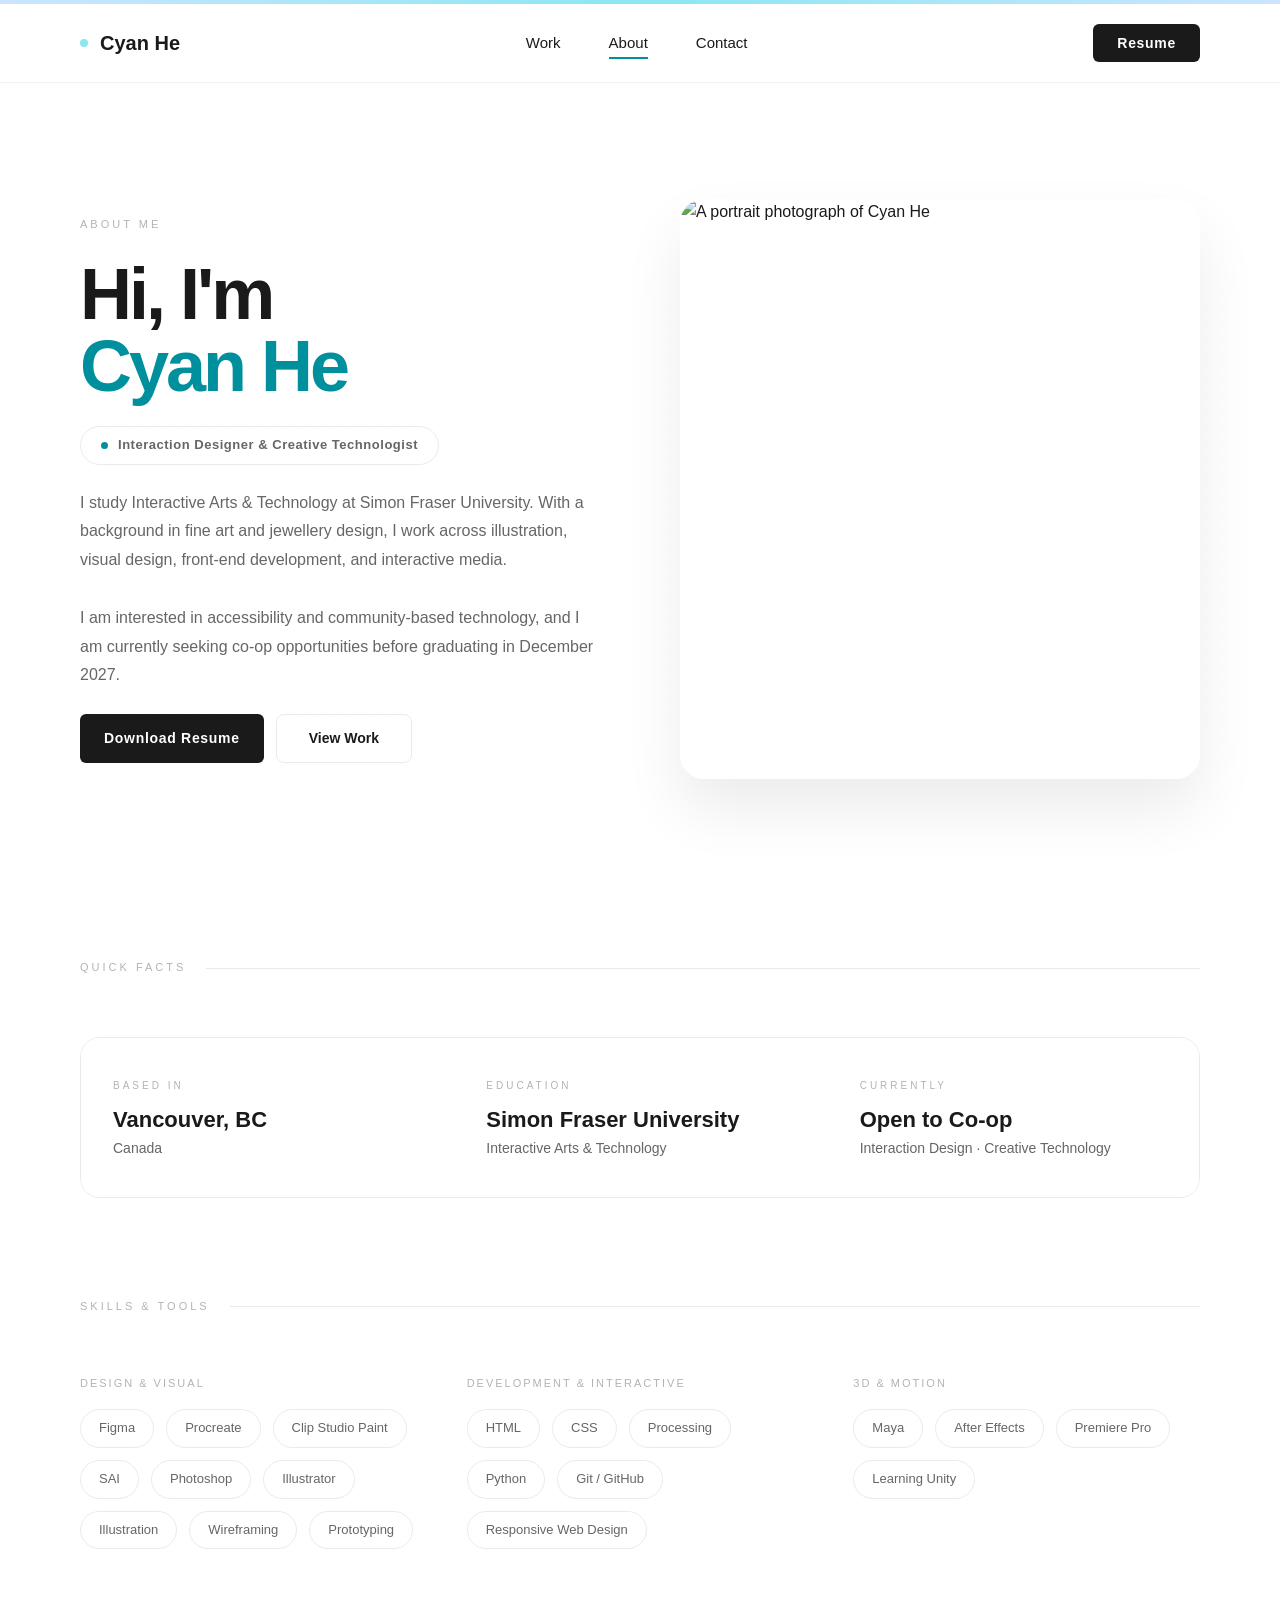
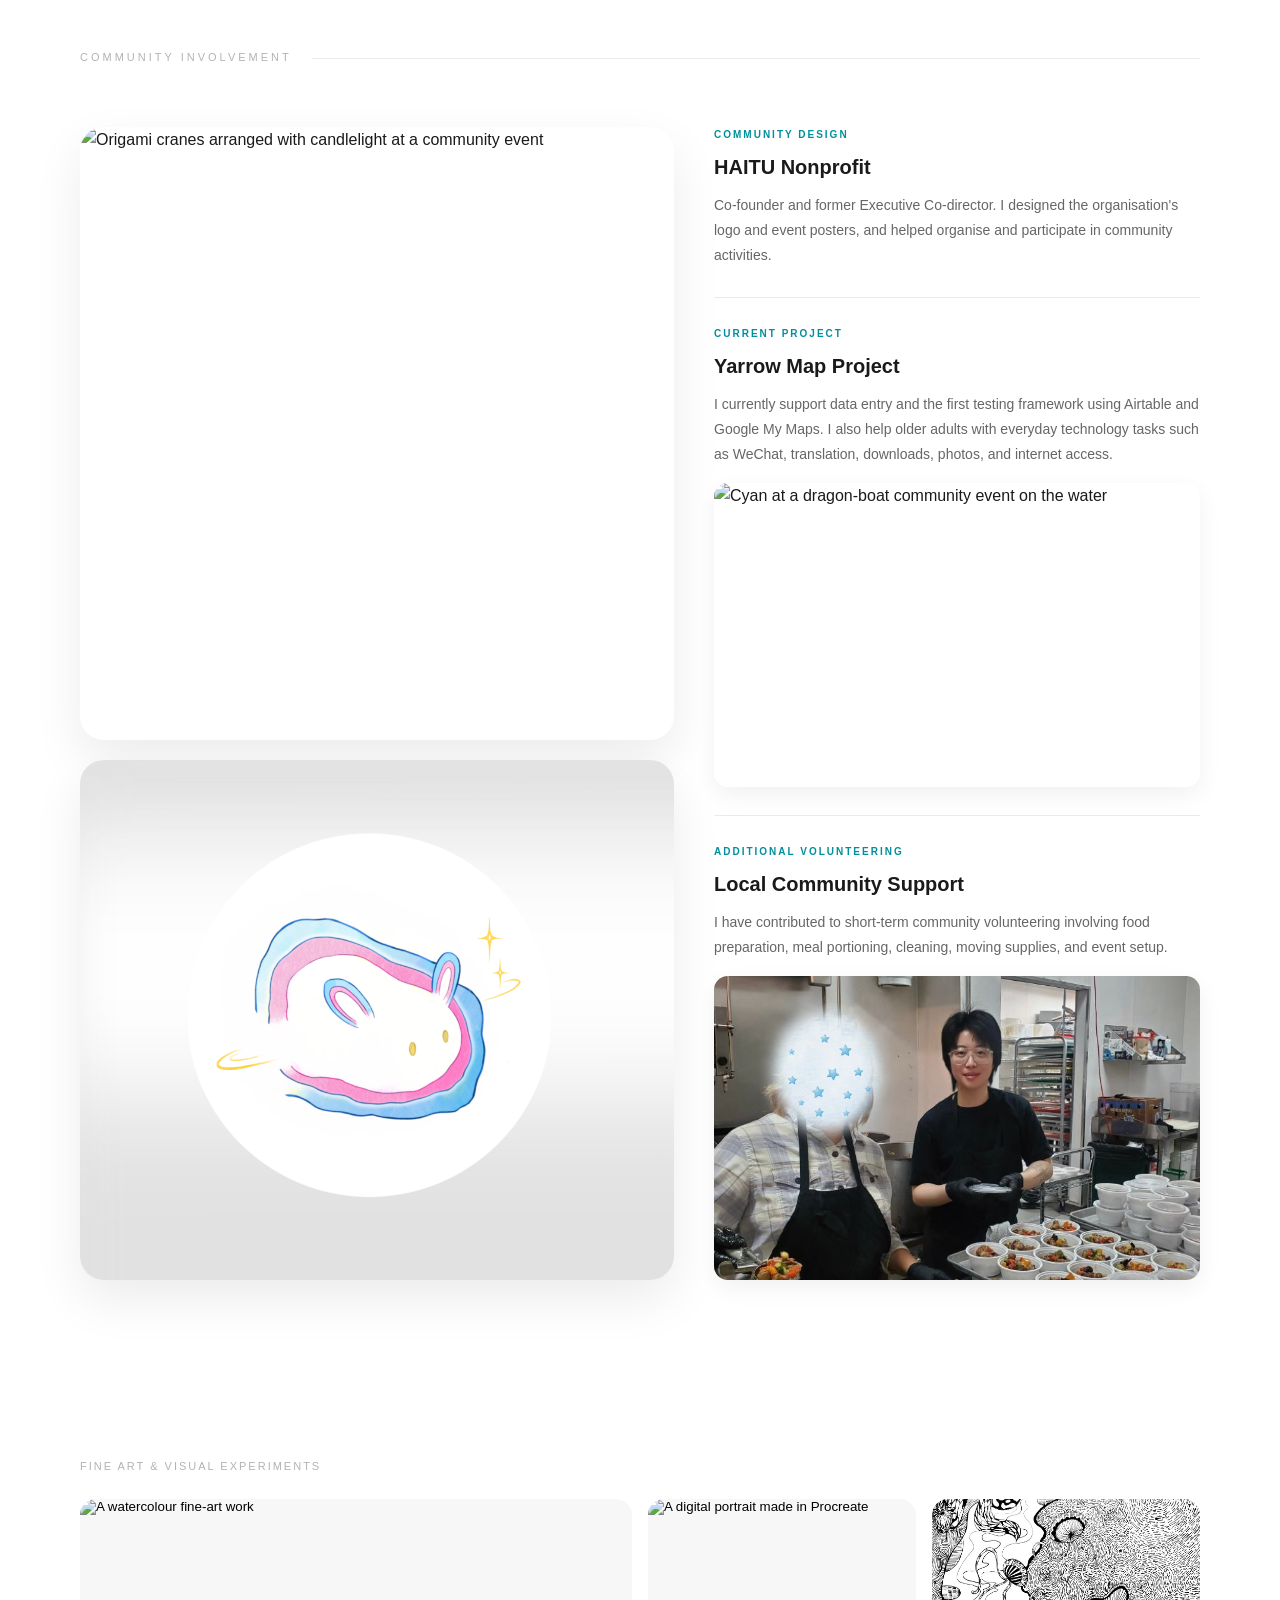
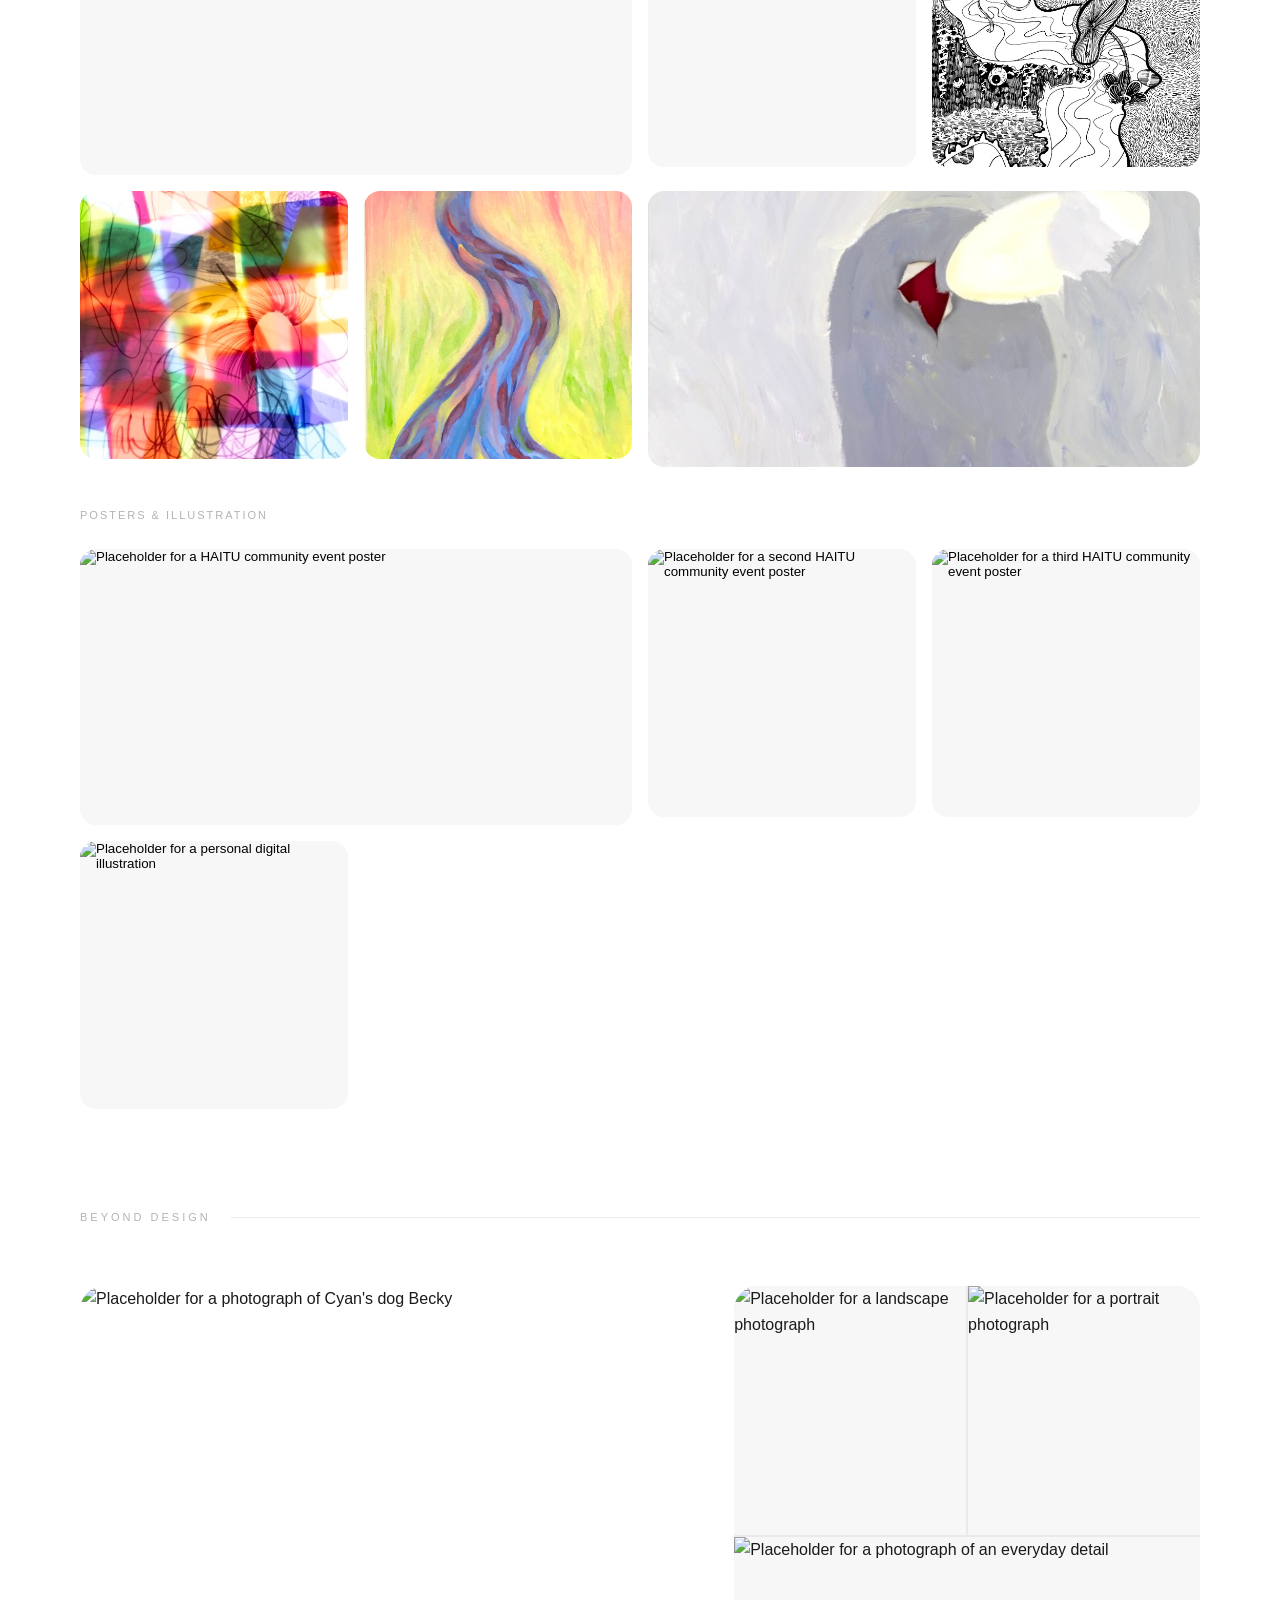
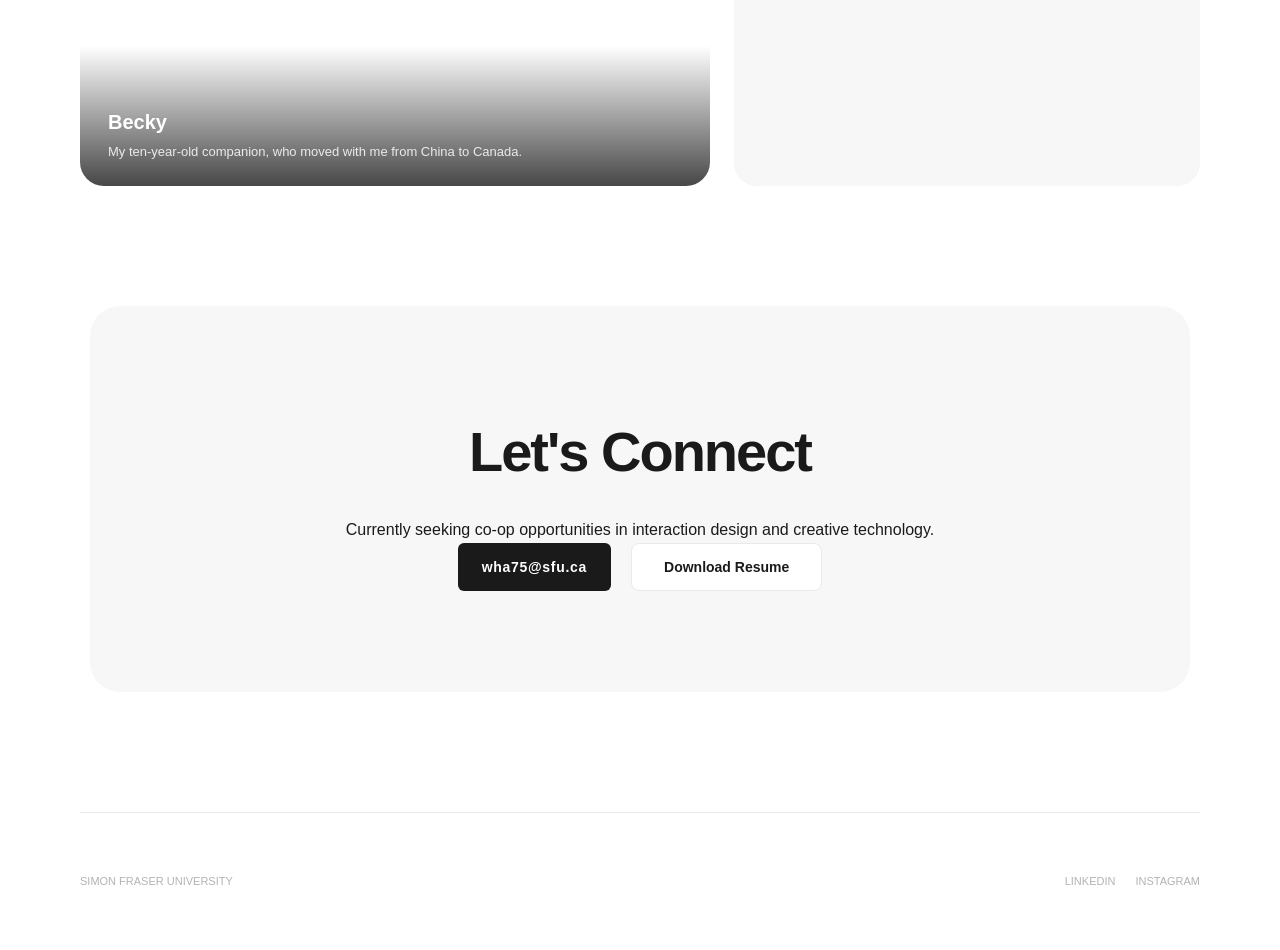
==== commit a7f2e35d: "Change image" ====
--- a/about.html
+++ b/about.html
@@ -185,25 +185,34 @@
             <div id="fine-art-heading" class="visual-work-category">Fine Art &amp; Visual Experiments</div>
 
             <div class="visual-work-grid">
-                <button class="visual-work-card" type="button" data-full="About/visual-fine-art-01.svg"
+                <button class="visual-work-card" type="button" data-full="assets/about/visual-work/visual-13.png"
                     data-title="Untitled Creature Study" data-detail="Watercolour">
-                    <img src="assets/about/visual-fine-art-01.svg" alt="Placeholder for a watercolour fine-art work">
-                </button>
-
-                <button class="visual-work-card" type="button" data-full="About/visual-fine-art-02.svg"
+                    <img src="assets/about/visual-work/visual-13.png" alt="A watercolour fine-art work">
+                </button>
+
+                <button class="visual-work-card" type="button" data-full="assets/about/visual-work/visual-20.png"
                     data-title="Untitled Portrait" data-detail="Procreate">
-                    <img src="assets/about/visual-fine-art-02.svg" alt="Placeholder for a digital portrait made in Procreate">
-                </button>
-
-                <button class="visual-work-card" type="button" data-full="About/visual-fine-art-03.svg"
+                    <img src="assets/about/visual-work/visual-20.png" alt="A digital portrait made in Procreate">
+                </button>
+
+                <button class="visual-work-card" type="button" data-full="assets/about/visual-work/visual-17.png"
                     data-title="Ink Study" data-detail="Technical pen">
-                    <img src="assets/about/visual-fine-art-03.svg" alt="Placeholder for a detailed technical-pen drawing">
-                </button>
-
-                <button class="visual-work-card" type="button" data-full="About/visual-fine-art-04.svg"
+                    <img src="assets/about/visual-work/visual-17.png" alt="A detailed pen drawing">
+                </button>
+
+                <button class="visual-work-card" type="button" data-full="assets/about/visual-work/visual-15.png"
                     data-title="Colour and Form Experiment" data-detail="Mixed media">
-                    <img src="assets/about/visual-fine-art-04.svg" alt="Placeholder for a mixed-media visual experiment">
-                </button>
+                    <img src="assets/about/visual-work/visual-15.png" alt="A mixed-media visual experiment">
+                </button>
+                <button class="visual-work-card" type="button" data-full="assets/about/visual-work/visual-01.png"
+                    data-title="Untitled Creature Study" data-detail="Watercolour">
+                    <img src="assets/about/visual-work/visual-01.png" alt="A oil painting work">
+                </button>
+                 <button class="visual-work-card" type="button" data-full="assets/about/visual-work/visual-14.png"
+                    data-title="Untitled Creature Study" data-detail="Watercolour">
+                    <img src="assets/about/visual-work/visual-14.png" alt="A oil painting work">
+                </button>
+                
             </div>
         </section>
 
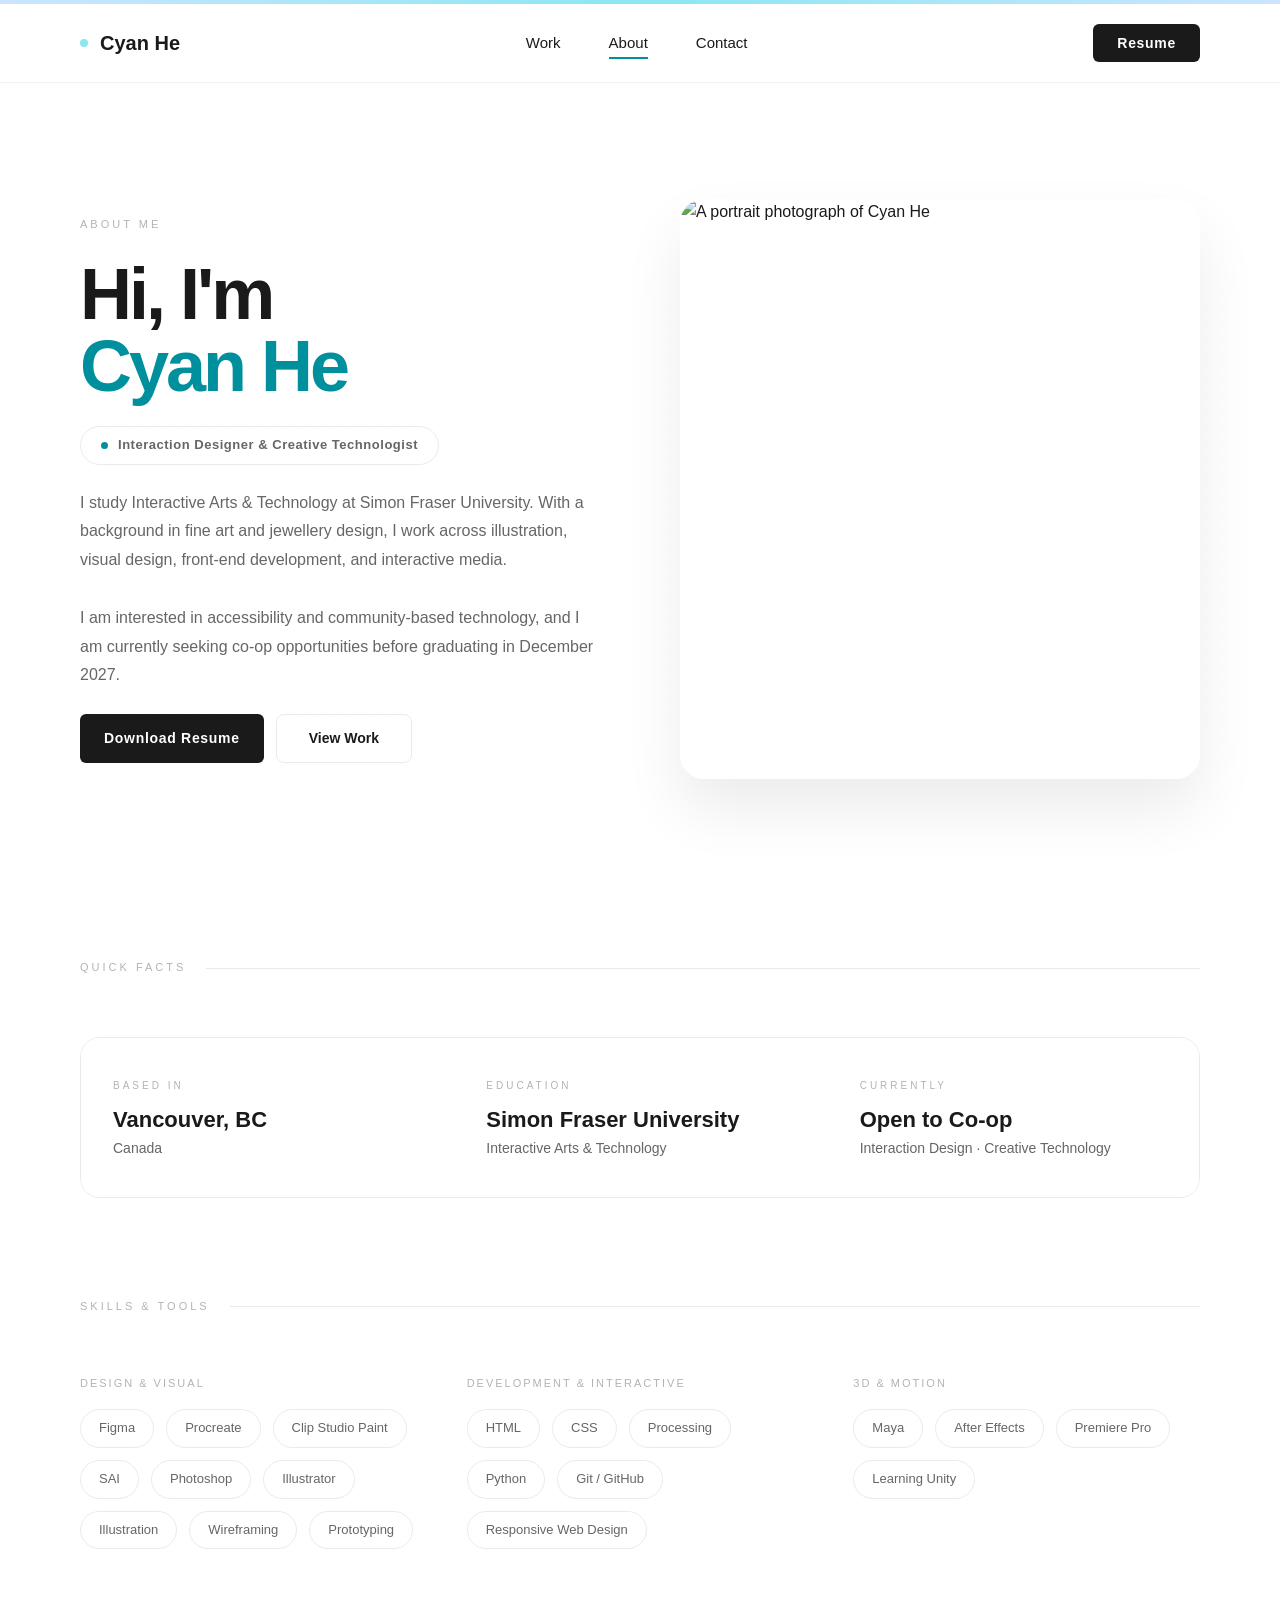
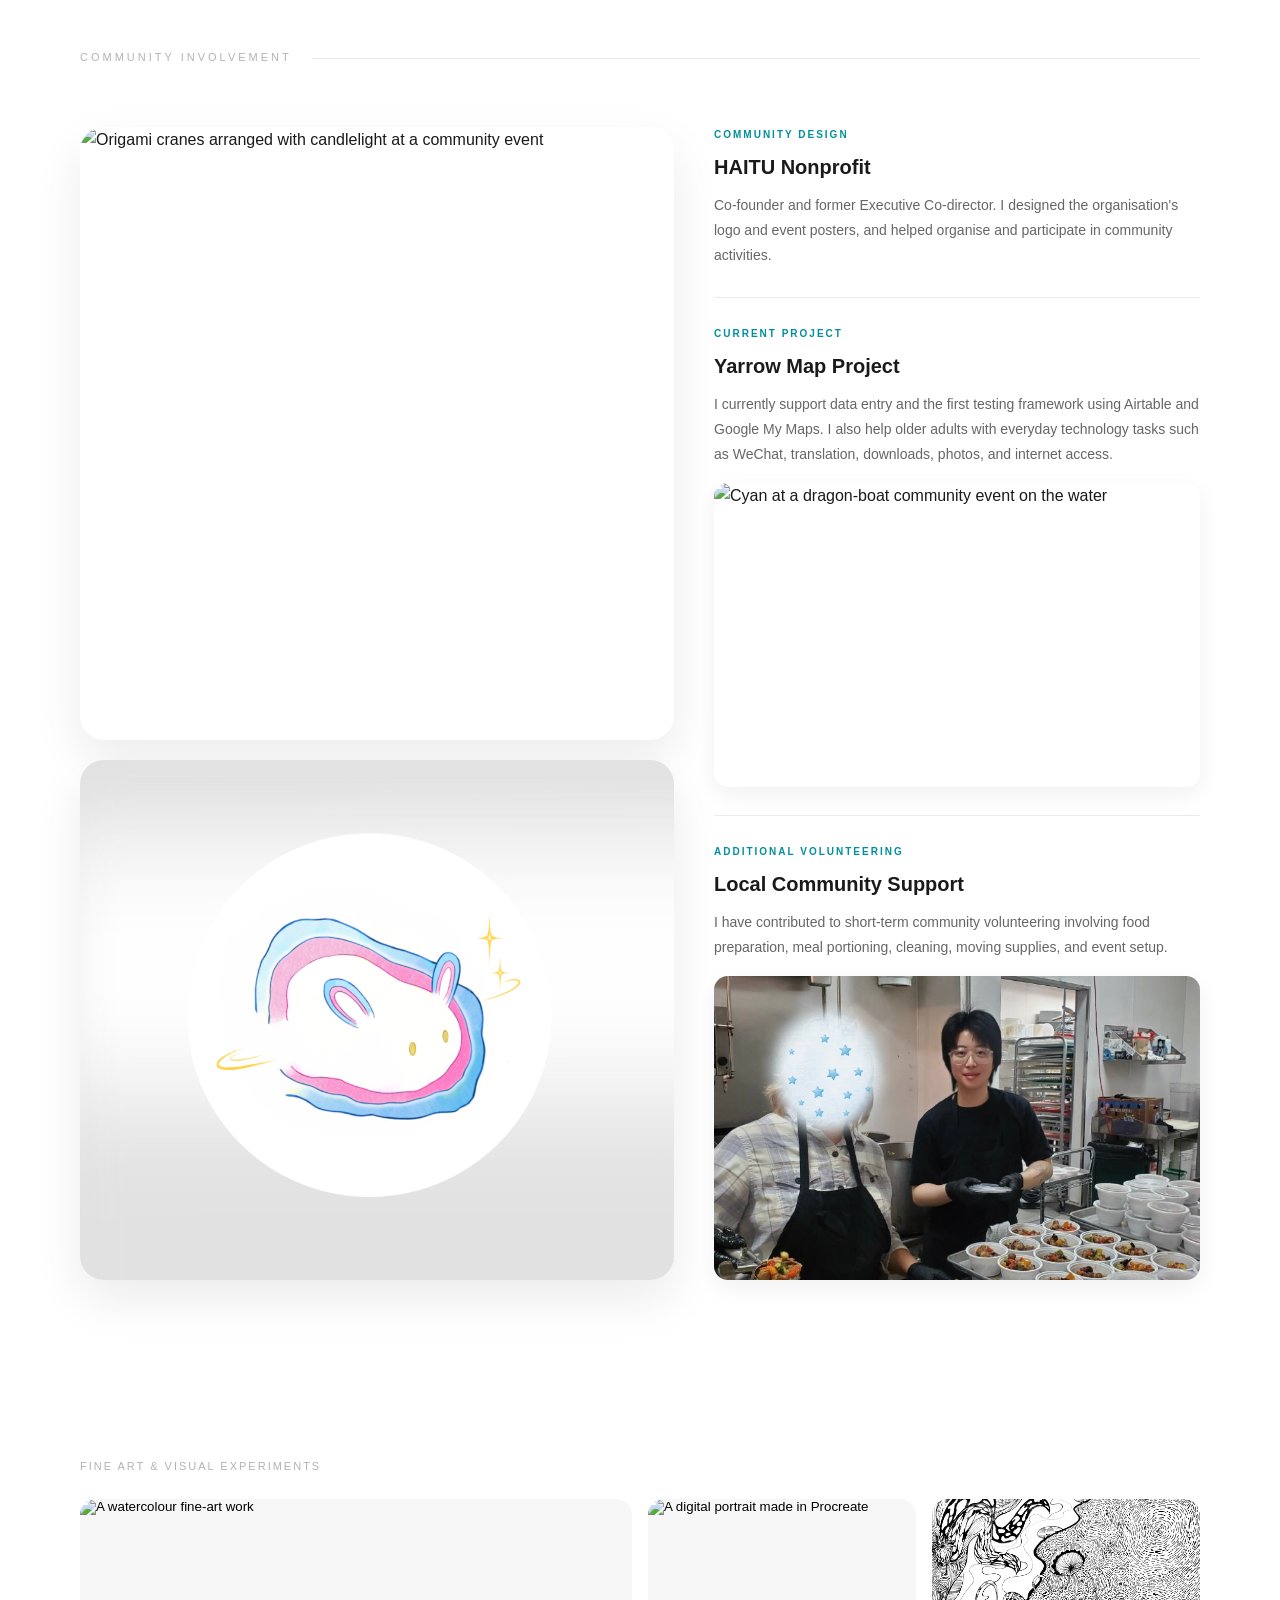
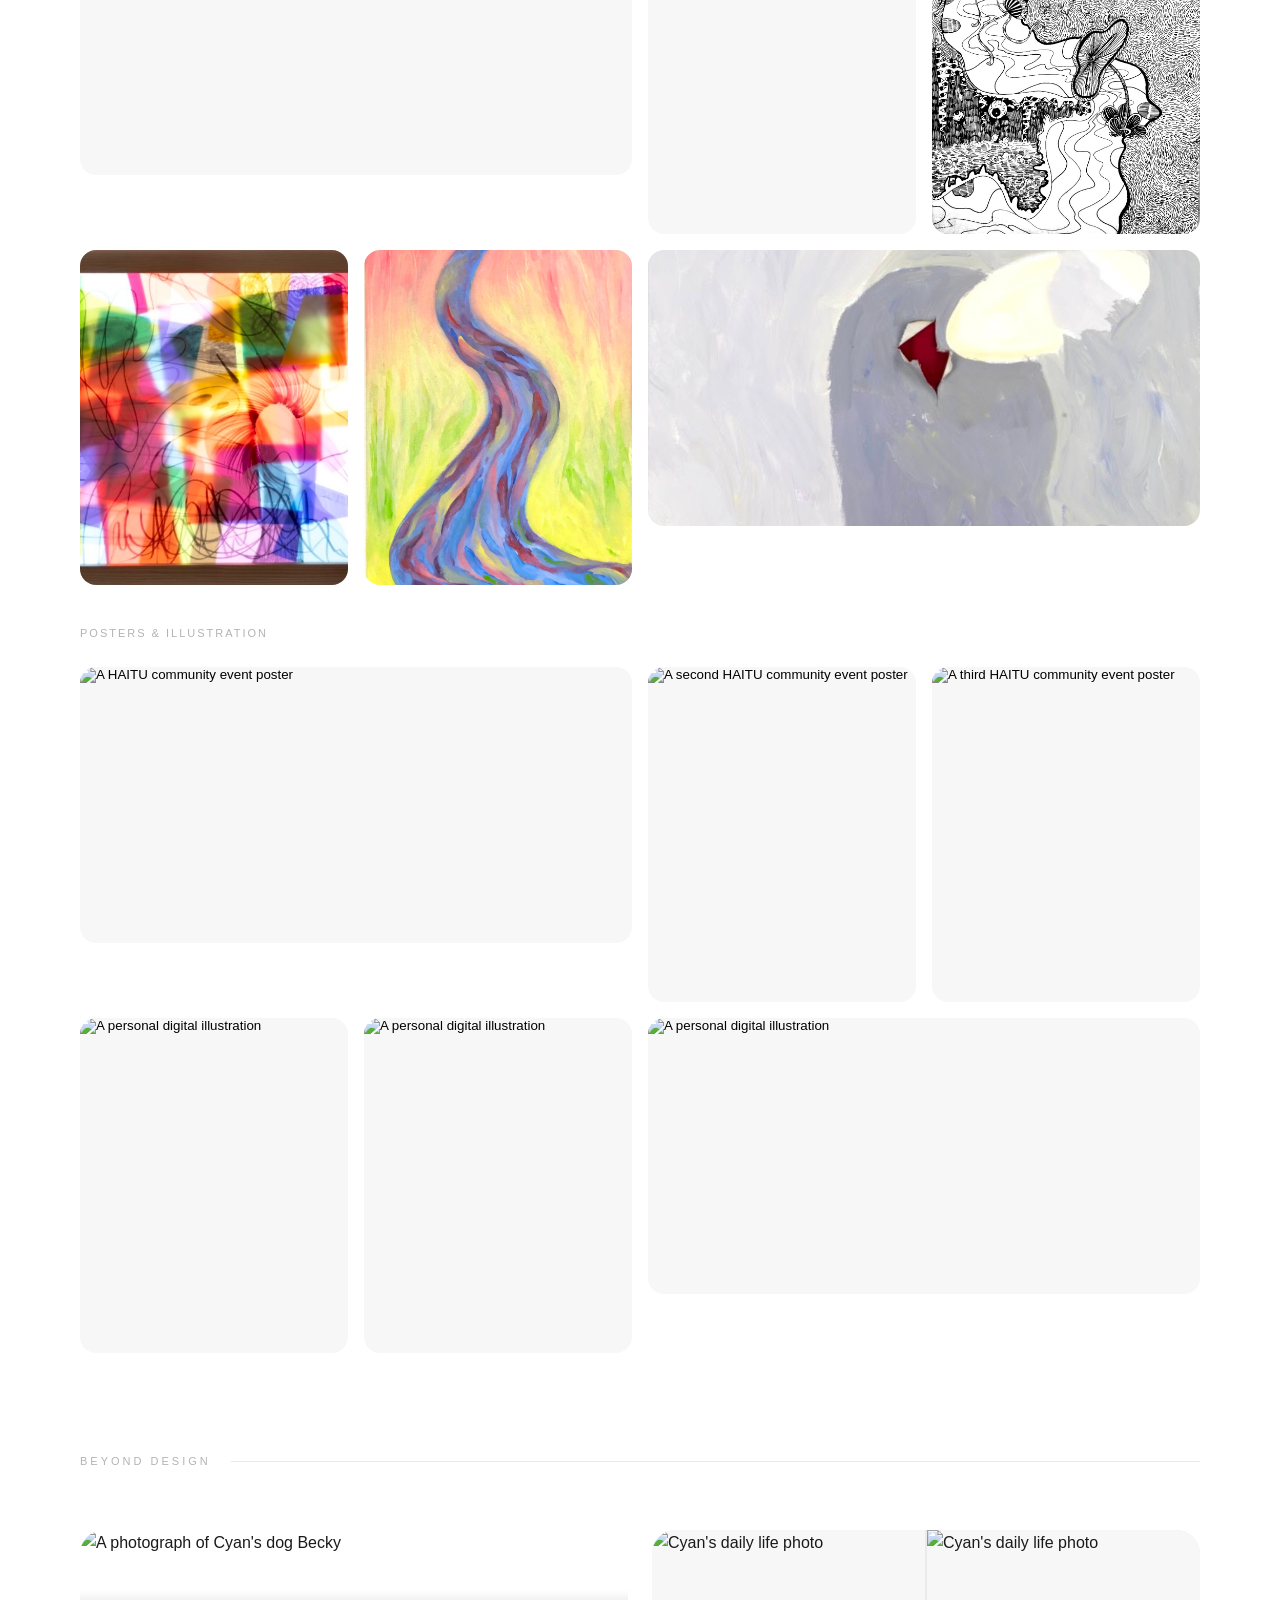
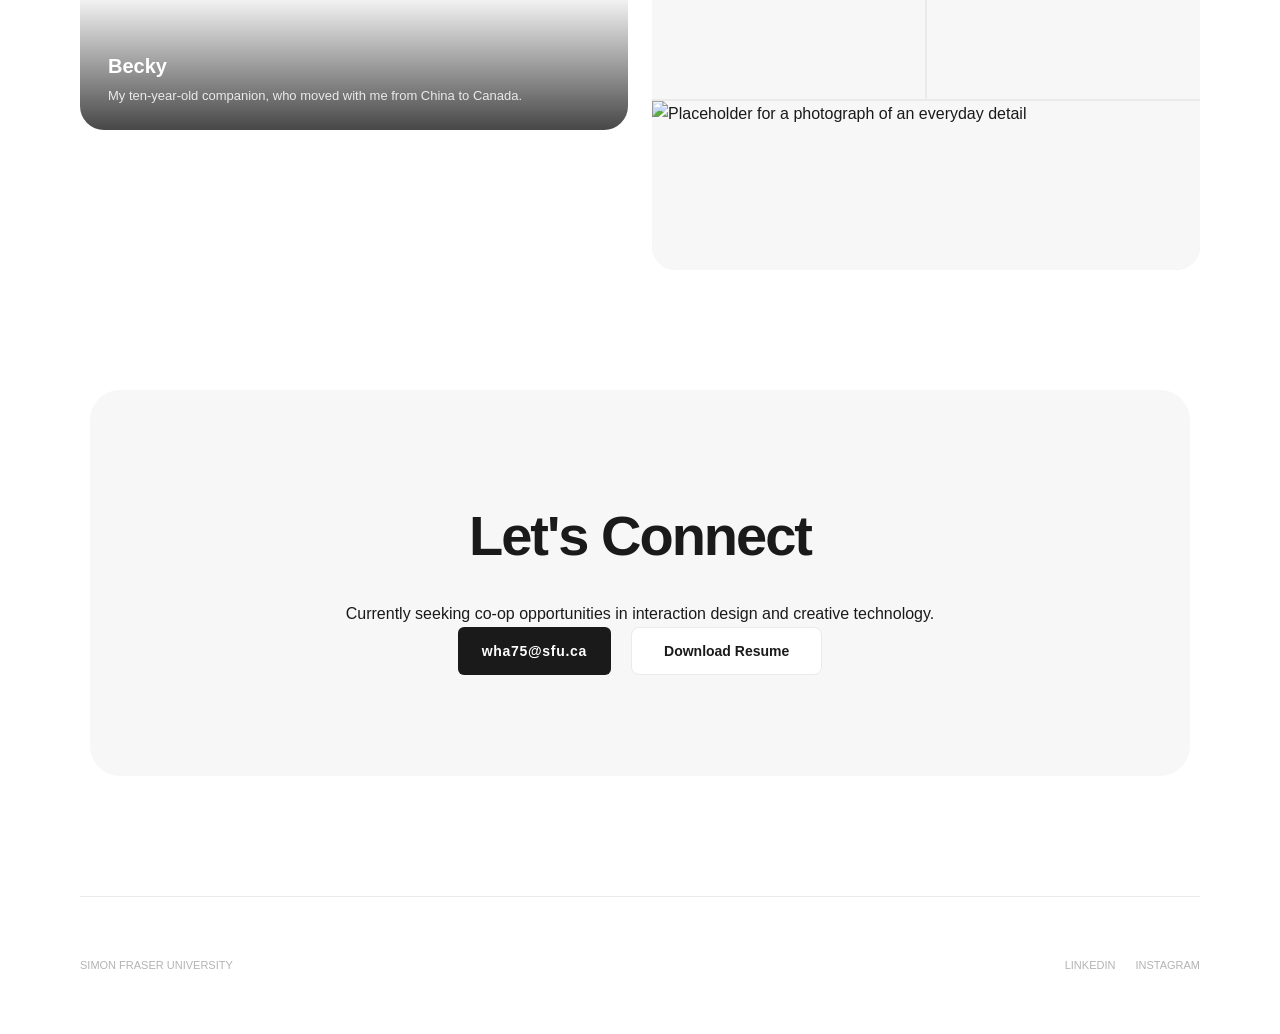
==== commit 07e71e7d: "Add image" ====
--- a/about.html
+++ b/about.html
@@ -161,7 +161,7 @@
                         downloads, photos, and internet access.
                     </p>
                     <div class="community-item-thumb">
-                        <img src="assets/about//Yarrow.png" alt="Cyan at a dragon-boat community event on the water">
+                        <img src="assets/about/、Yarrow.png" alt="Cyan at a dragon-boat community event on the water">
                     </div>
                 </article>
 
@@ -173,7 +173,7 @@
                         portioning, cleaning, moving supplies, and event setup.
                     </p>
                     <div class="community-item-thumb">
-                        <img src="assets/about//Kitchen.png" alt="Cyan preparing meal portions in a community kitchen">
+                        <img src="assets/about/Kitchen.png" alt="Cyan preparing meal portions in a community kitchen">
                     </div>
                 </article>
             </div>
@@ -208,11 +208,11 @@
                     data-title="Untitled Creature Study" data-detail="Watercolour">
                     <img src="assets/about/visual-work/visual-01.png" alt="A oil painting work">
                 </button>
-                 <button class="visual-work-card" type="button" data-full="assets/about/visual-work/visual-14.png"
+                <button class="visual-work-card" type="button" data-full="assets/about/visual-work/visual-14.png"
                     data-title="Untitled Creature Study" data-detail="Watercolour">
                     <img src="assets/about/visual-work/visual-14.png" alt="A oil painting work">
                 </button>
-                
+
             </div>
         </section>
 
@@ -220,24 +220,34 @@
             <div id="poster-heading" class="visual-work-category">Posters &amp; Illustration</div>
 
             <div class="visual-work-grid">
-                <button class="visual-work-card" type="button" data-full="About/visual-poster-01.svg"
+                <button class="visual-work-card" type="button" data-full="Assets/about/visual-work/visual-10.png"
                     data-title="HAITU Event Poster 01" data-detail="Procreate · Community event poster">
-                    <img src="About/visual-poster-01.svg" alt="Placeholder for a HAITU community event poster">
-                </button>
-
-                <button class="visual-work-card" type="button" data-full="About/visual-poster-02.svg"
+                    <img src="Assets/about/visual-work/visual-10.png" alt="A HAITU community event poster">
+                </button>
+
+                <button class="visual-work-card" type="button" data-full="Assets/about/visual-work/visual-11.png"
                     data-title="HAITU Event Poster 02" data-detail="Procreate · Community event poster">
-                    <img src="About/visual-poster-02.svg" alt="Placeholder for a second HAITU community event poster">
-                </button>
-
-                <button class="visual-work-card" type="button" data-full="About/visual-poster-03.svg"
+                    <img src="Assets/about/visual-work/visual-11.png" alt="A second HAITU community event poster">
+                </button>
+
+                <button class="visual-work-card" type="button" data-full="Assets/about/visual-work/visual-12.png"
                     data-title="HAITU Event Poster 03" data-detail="Procreate · Community event poster">
-                    <img src="About/visual-poster-03.svg" alt="Placeholder for a third HAITU community event poster">
-                </button>
-
-                <button class="visual-work-card" type="button" data-full="About/visual-illustration-01.svg"
+                    <img src="Assets/about/visual-work/visual-12.png" alt="A third HAITU community event poster">
+                </button>
+
+                <button class="visual-work-card" type="button" data-full="Assets/about/visual-work/visual-08.png"
                     data-title="Personal Illustration" data-detail="Procreate">
-                    <img src="About/visual-illustration-01.svg" alt="Placeholder for a personal digital illustration">
+                    <img src="Assets/about/visual-work/visual-08.png" alt="A personal digital illustration">
+                </button>
+
+                <button class="visual-work-card" type="button" data-full="Assets/about/visual-work/visual-07.png"
+                    data-title="Personal Illustration" data-detail="Procreate">
+                    <img src="Assets/about/visual-work/visual-07.png" alt="A personal digital illustration">
+                </button>
+
+                <button class="visual-work-card" type="button" data-full="Assets/about/visual-work/visual-09.png"
+                    data-title="Personal Illustration" data-detail="Procreate">
+                    <img src="Assets/about/visual-work/visual-09.png" alt="A personal digital illustration">
                 </button>
             </div>
         </section>
@@ -246,7 +256,7 @@
 
         <section class="beyond-grid reveal">
             <article class="beyond-feature">
-                <img src="About/becky-placeholder.svg" alt="Placeholder for a photograph of Cyan's dog Becky">
+                <img src="Assets/about/Becky.png" alt="A photograph of Cyan's dog Becky">
                 <div class="beyond-feature-copy">
                     <h3>Becky</h3>
                     <p>My ten-year-old companion, who moved with me from China to Canada.</p>
@@ -255,13 +265,13 @@
 
             <div class="beyond-photo-grid" aria-label="Personal photography">
                 <div class="beyond-photo">
-                    <img src="About/photo-landscape.svg" alt="Placeholder for a landscape photograph">
+                    <img src="Assets/about/Daily_1.png" alt="Cyan's daily life photo">
                 </div>
                 <div class="beyond-photo">
-                    <img src="About/photo-portrait.svg" alt="Placeholder for a portrait photograph">
+                    <img src="Assets/about/Daily_2.png" alt="Cyan's daily life photo">
                 </div>
                 <div class="beyond-photo" style="grid-column: span 2;">
-                    <img src="About/photo-detail.svg" alt="Placeholder for a photograph of an everyday detail">
+                    <img src="Assets/about/Daily_3.png" alt="Placeholder for a photograph of an everyday detail">
                 </div>
             </div>
         </section>
--- a/style.css
+++ b/style.css
@@ -2544,7 +2544,7 @@
     background: #f7f7f7;
     cursor: zoom-in;
     text-align: left;
-    aspect-ratio: 1 / 1;
+    aspect-ratio: 4/ 5;
     transition: transform 0.4s cubic-bezier(0.23, 1, 0.32, 1), box-shadow 0.4s ease;
 }
 
@@ -2586,9 +2586,10 @@
 
 .beyond-grid {
     display: grid;
-    grid-template-columns: 1.15fr 0.85fr;
+    grid-template-columns: 1fr 1fr ;
     gap: 24px;
     margin-bottom: 100px;
+    align-items: start;  
 }
 
 .beyond-feature,
@@ -2598,7 +2599,7 @@
 }
 
 .beyond-feature {
-    min-height: 500px;
+    min-height: 200px;
     position: relative;
 }
 
@@ -2634,12 +2635,12 @@
     display: grid;
     grid-template-columns: 1fr 1fr;
     gap: 2px;
-    min-height: 500px;
+    min-height: 340px;
     background: var(--border-color);
 }
 
 .beyond-photo {
-    min-height: 249px;
+    min-height: 150px;
     overflow: hidden;
     background: #f7f7f7;
 }
@@ -2757,7 +2758,7 @@
 
     .beyond-feature,
     .beyond-photo-grid {
-        min-height: 420px;
+        min-height: 340px;
     }
 }
 
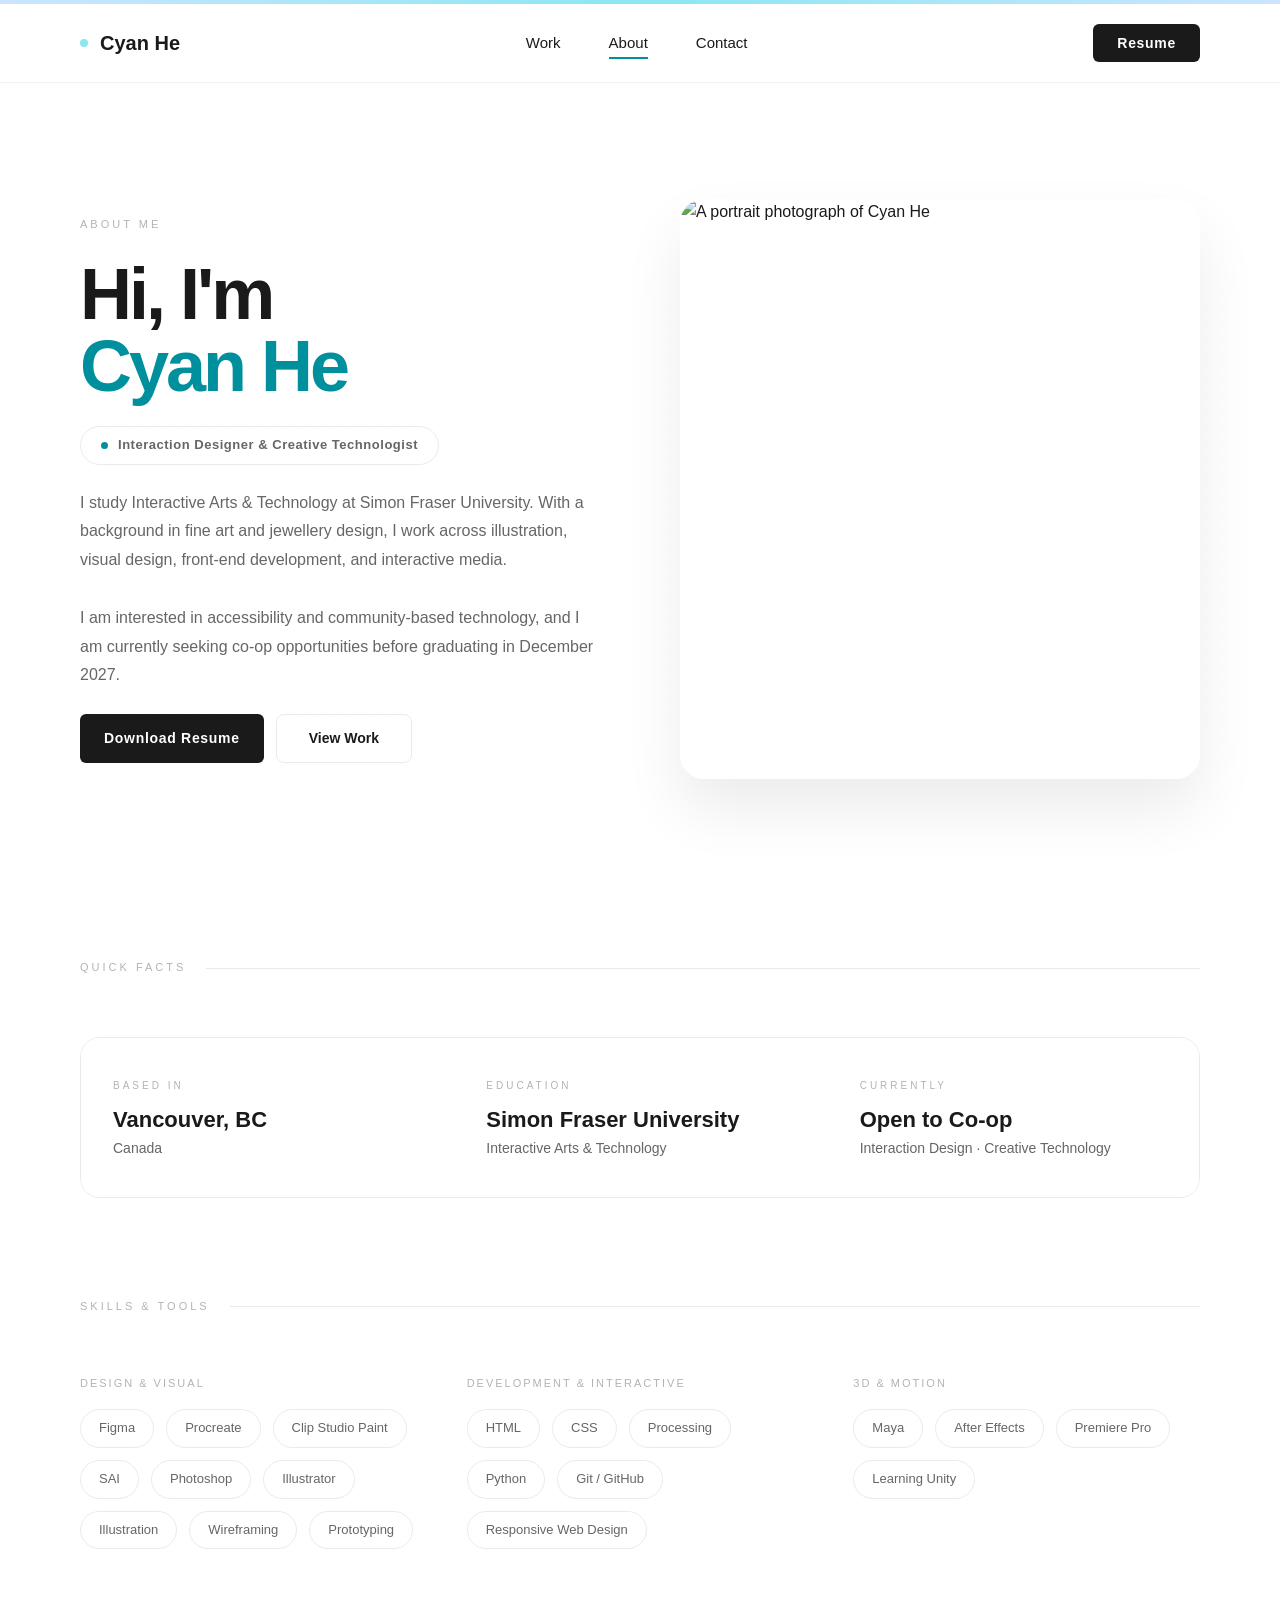
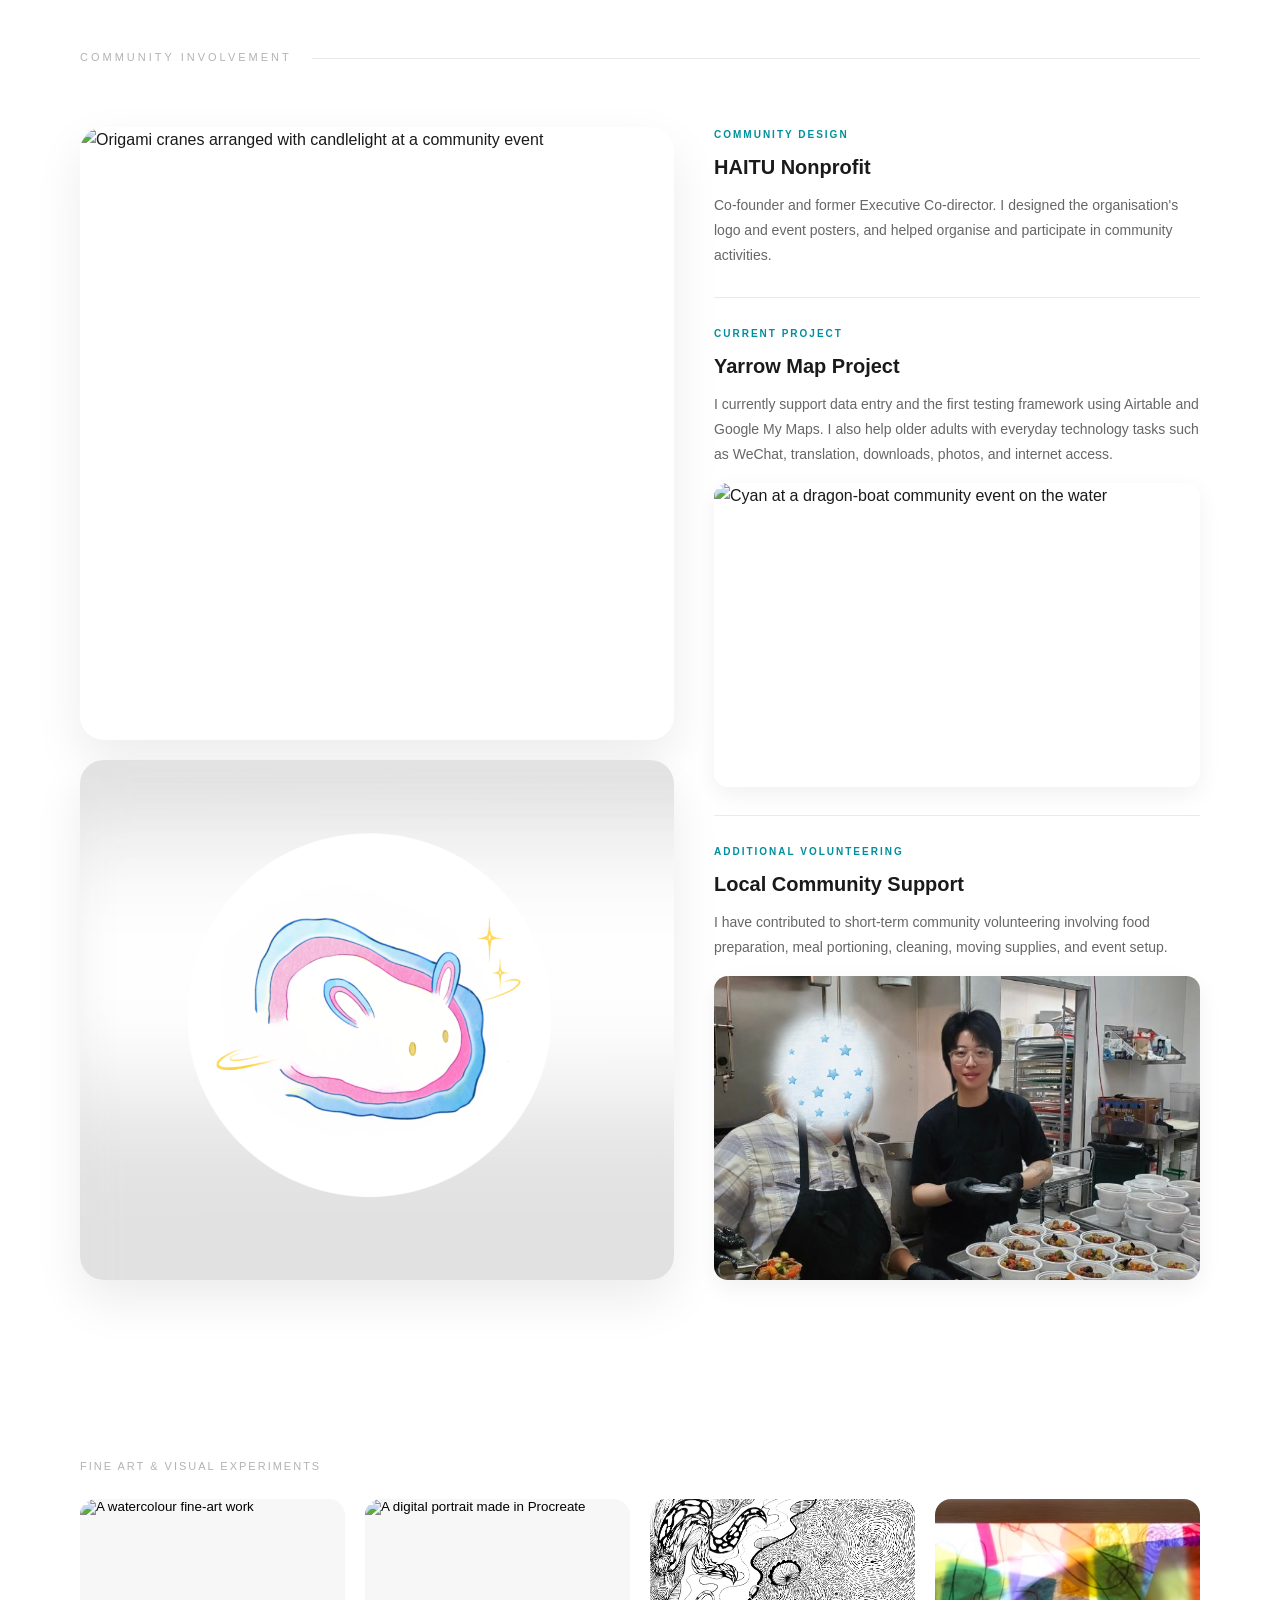
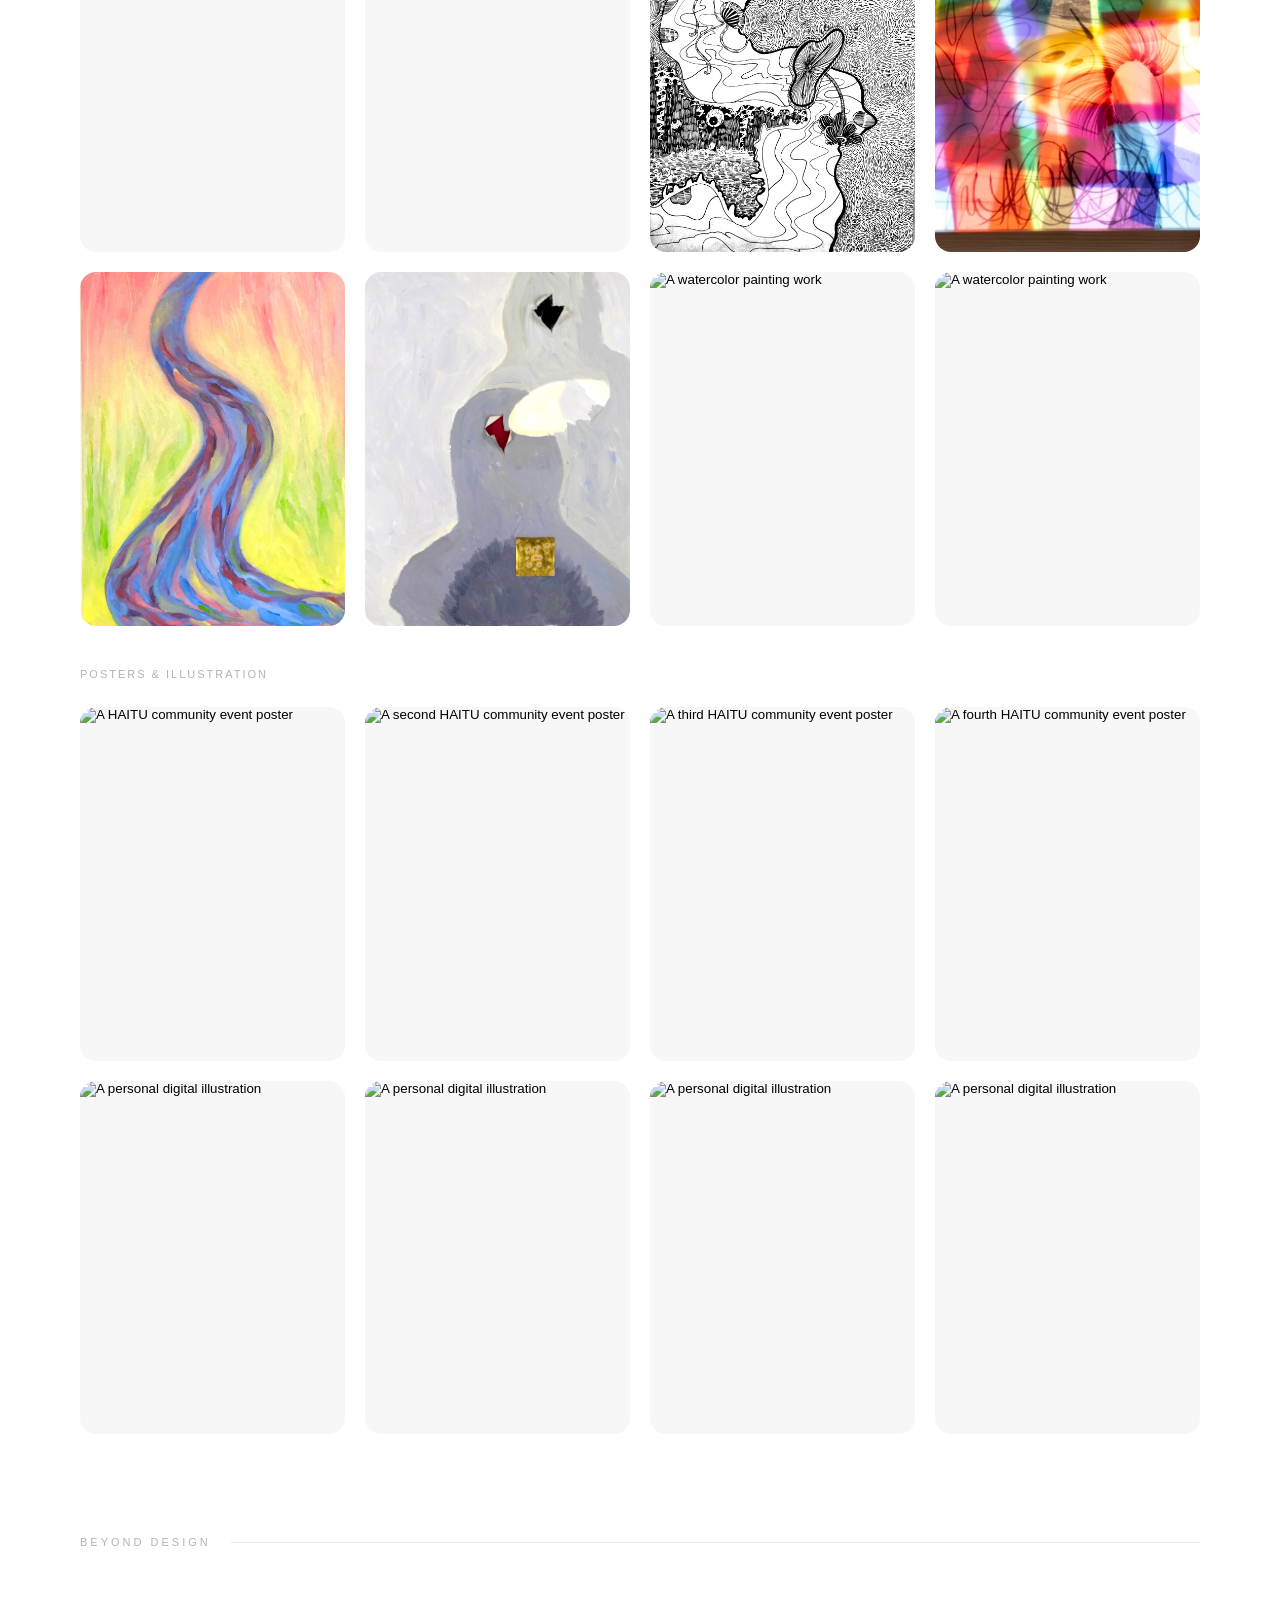
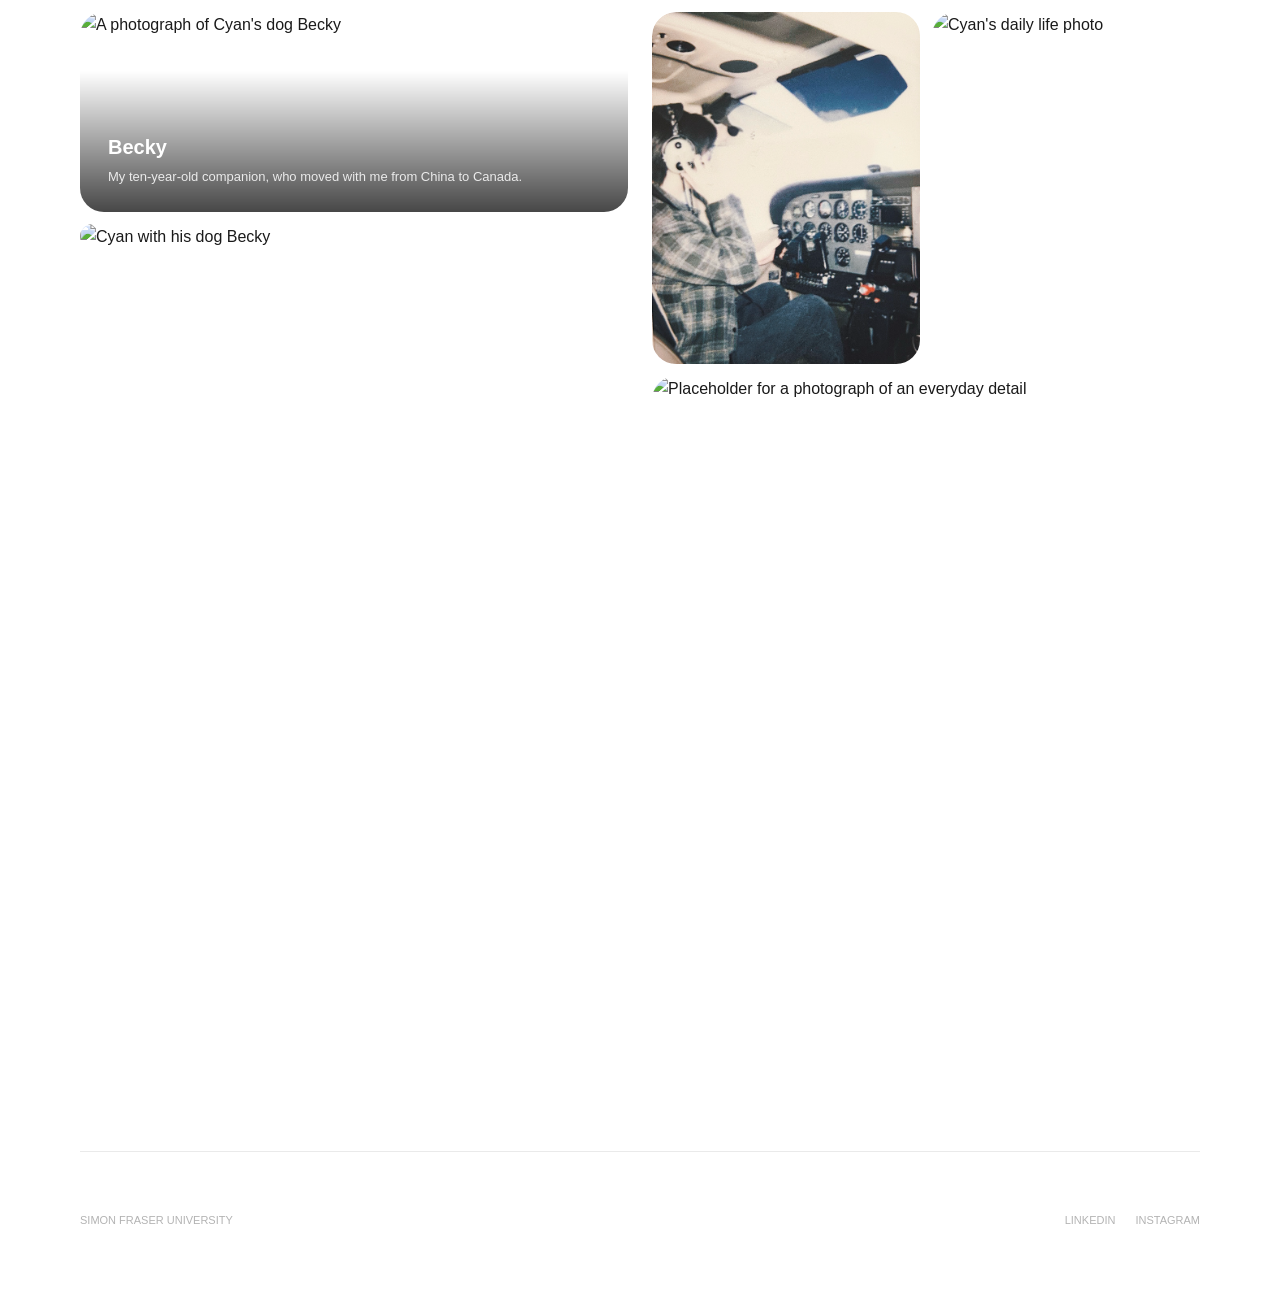
==== commit 0a4048a5: "Improve structure" ====
--- a/about.html
+++ b/about.html
@@ -161,7 +161,7 @@
                         downloads, photos, and internet access.
                     </p>
                     <div class="community-item-thumb">
-                        <img src="assets/about/、Yarrow.png" alt="Cyan at a dragon-boat community event on the water">
+                        <img src="assets/about/Yarrow.png" alt="Cyan at a dragon-boat community event on the water">
                     </div>
                 </article>
 
@@ -196,7 +196,7 @@
                 </button>
 
                 <button class="visual-work-card" type="button" data-full="assets/about/visual-work/visual-17.png"
-                    data-title="Ink Study" data-detail="Technical pen">
+                    data-title="Ink Study" data-detail="Pen">
                     <img src="assets/about/visual-work/visual-17.png" alt="A detailed pen drawing">
                 </button>
 
@@ -204,13 +204,25 @@
                     data-title="Colour and Form Experiment" data-detail="Mixed media">
                     <img src="assets/about/visual-work/visual-15.png" alt="A mixed-media visual experiment">
                 </button>
+
                 <button class="visual-work-card" type="button" data-full="assets/about/visual-work/visual-01.png"
+                    data-title="Untitled Creature Study" data-detail="Oil painting">
+                    <img src="assets/about/visual-work/visual-01.png" alt="An oil painting work">
+                </button>
+
+                <button class="visual-work-card" type="button" data-full="assets/about/visual-work/visual-14.png"
+                    data-title="Untitled Creature Study" data-detail="Oil painting">
+                    <img src="assets/about/visual-work/visual-14.png" alt="An oil painting work">
+                </button>
+
+                <button class="visual-work-card" type="button" data-full="assets/about/visual-work/visual-18.png"
                     data-title="Untitled Creature Study" data-detail="Watercolour">
-                    <img src="assets/about/visual-work/visual-01.png" alt="A oil painting work">
-                </button>
-                <button class="visual-work-card" type="button" data-full="assets/about/visual-work/visual-14.png"
+                    <img src="assets/about/visual-work/visual-18.png" alt="A watercolor painting work">
+                </button>
+
+                <button class="visual-work-card" type="button" data-full="assets/about/visual-work/visual-19.png"
                     data-title="Untitled Creature Study" data-detail="Watercolour">
-                    <img src="assets/about/visual-work/visual-14.png" alt="A oil painting work">
+                    <img src="assets/about/visual-work/visual-19.png" alt="A watercolor painting work">
                 </button>
 
             </div>
@@ -220,58 +232,75 @@
             <div id="poster-heading" class="visual-work-category">Posters &amp; Illustration</div>
 
             <div class="visual-work-grid">
-                <button class="visual-work-card" type="button" data-full="Assets/about/visual-work/visual-10.png"
+                <button class="visual-work-card" type="button" data-full="assets/about/visual-work/visual-10.png"
                     data-title="HAITU Event Poster 01" data-detail="Procreate · Community event poster">
-                    <img src="Assets/about/visual-work/visual-10.png" alt="A HAITU community event poster">
-                </button>
-
-                <button class="visual-work-card" type="button" data-full="Assets/about/visual-work/visual-11.png"
+                    <img src="assets/about/visual-work/visual-10.png" alt="A HAITU community event poster">
+                </button>
+
+                <button class="visual-work-card" type="button" data-full="assets/about/visual-work/visual-11.png"
                     data-title="HAITU Event Poster 02" data-detail="Procreate · Community event poster">
-                    <img src="Assets/about/visual-work/visual-11.png" alt="A second HAITU community event poster">
-                </button>
-
-                <button class="visual-work-card" type="button" data-full="Assets/about/visual-work/visual-12.png"
+                    <img src="assets/about/visual-work/visual-11.png" alt="A second HAITU community event poster">
+                </button>
+
+                <button class="visual-work-card" type="button" data-full="assets/about/visual-work/visual-12.png"
                     data-title="HAITU Event Poster 03" data-detail="Procreate · Community event poster">
-                    <img src="Assets/about/visual-work/visual-12.png" alt="A third HAITU community event poster">
-                </button>
-
-                <button class="visual-work-card" type="button" data-full="Assets/about/visual-work/visual-08.png"
+                    <img src="assets/about/visual-work/visual-12.png" alt="A third HAITU community event poster">
+                </button>
+
+                <button class="visual-work-card" type="button" data-full="assets/about/visual-work/visual-20.png"
+                    data-title="HAITU Event Poster 04" data-detail="Figma">
+                    <img src="assets/about/visual-work/visual-21.png" alt="A fourth HAITU community event poster">
+                </button>
+
+                <button class="visual-work-card" type="button" data-full="assets/about/visual-work/visual-09.png"
                     data-title="Personal Illustration" data-detail="Procreate">
-                    <img src="Assets/about/visual-work/visual-08.png" alt="A personal digital illustration">
-                </button>
-
-                <button class="visual-work-card" type="button" data-full="Assets/about/visual-work/visual-07.png"
+                    <img src="assets/about/visual-work/visual-09.png" alt="A personal digital illustration">
+                </button>
+
+                <button class="visual-work-card" type="button" data-full="assets/about/visual-work/visual-07.png"
                     data-title="Personal Illustration" data-detail="Procreate">
-                    <img src="Assets/about/visual-work/visual-07.png" alt="A personal digital illustration">
-                </button>
-
-                <button class="visual-work-card" type="button" data-full="Assets/about/visual-work/visual-09.png"
+                    <img src="assets/about/visual-work/visual-07.png" alt="A personal digital illustration">
+                </button>
+
+                <button class="visual-work-card" type="button" data-full="assets/about/visual-work/visual-22.png"
                     data-title="Personal Illustration" data-detail="Procreate">
-                    <img src="Assets/about/visual-work/visual-09.png" alt="A personal digital illustration">
-                </button>
+                    <img src="assets/about/visual-work/visual-22.png" alt="A personal digital illustration">
+                </button>
+
+                <button class="visual-work-card" type="button" data-full="assets/about/visual-work/visual-08.png"
+                    data-title="Personal Illustration" data-detail="Procreate">
+                    <img src="assets/about/visual-work/visual-08.png" alt="A personal digital illustration">
+                </button>
+
             </div>
         </section>
 
         <div class="section-divider reveal"><span>Beyond Design</span></div>
 
         <section class="beyond-grid reveal">
-            <article class="beyond-feature">
-                <img src="Assets/about/Becky.png" alt="A photograph of Cyan's dog Becky">
-                <div class="beyond-feature-copy">
-                    <h3>Becky</h3>
-                    <p>My ten-year-old companion, who moved with me from China to Canada.</p>
-                </div>
-            </article>
+            <div class="beyond-left">
+                <article class="beyond-feature">
+                    <img src="assets/about/Becky.png" alt="A photograph of Cyan's dog Becky">
+                    <div class="beyond-feature-copy">
+                        <h3>Becky</h3>
+                        <p>My ten-year-old companion, who moved with me from China to Canada.</p>
+                    </div>
+                </article>
+
+                <div class="beyond-extra">
+                    <img src="assets/about/Becky_2.png" alt="Cyan with his dog Becky">
+                </div>
+            </div>
 
             <div class="beyond-photo-grid" aria-label="Personal photography">
                 <div class="beyond-photo">
-                    <img src="Assets/about/Daily_1.png" alt="Cyan's daily life photo">
+                    <img src="assets/about/Daily_1.png" alt="Cyan's daily life photo">
                 </div>
                 <div class="beyond-photo">
-                    <img src="Assets/about/Daily_2.png" alt="Cyan's daily life photo">
+                    <img src="assets/about/Daily_2.png" alt="Cyan's daily life photo">
                 </div>
                 <div class="beyond-photo" style="grid-column: span 2;">
-                    <img src="Assets/about/Daily_3.png" alt="Placeholder for a photograph of an everyday detail">
+                    <img src="assets/about/Daily_3.png" alt="Placeholder for a photograph of an everyday detail">
                 </div>
             </div>
         </section>
--- a/style.css
+++ b/style.css
@@ -2529,7 +2529,7 @@
 .visual-work-grid {
     display: grid;
     grid-template-columns: repeat(4, 1fr);
-    gap: 16px;
+    gap:20px;
     margin-bottom: 40px;
 }
 
@@ -2544,14 +2544,8 @@
     background: #f7f7f7;
     cursor: zoom-in;
     text-align: left;
-    aspect-ratio: 4/ 5;
+    aspect-ratio: 3 / 4;
     transition: transform 0.4s cubic-bezier(0.23, 1, 0.32, 1), box-shadow 0.4s ease;
-}
-
-.visual-work-card:nth-child(1),
-.visual-work-card:nth-child(6) {
-    grid-column: span 2;
-    aspect-ratio: 2 / 1;
 }
 
 .visual-work-card img {
@@ -2634,16 +2628,36 @@
 .beyond-photo-grid {
     display: grid;
     grid-template-columns: 1fr 1fr;
-    gap: 2px;
+    gap: 12px;
     min-height: 340px;
-    background: var(--border-color);
 }
 
 .beyond-photo {
     min-height: 150px;
     overflow: hidden;
-    background: #f7f7f7;
-}
+    border-radius: 24px; 
+}
+
+.beyond-left {
+    display: flex;
+    flex-direction: column;
+    gap: 12px;
+}
+
+.beyond-extra {
+    flex: 1;            
+    min-height: 0;
+    overflow: hidden;
+    border-radius: 24px;
+}
+
+.beyond-extra img {
+    width: 100%;
+    height: 100%;
+    object-fit: cover;
+    display: block;
+}
+
 
 .visual-lightbox {
     display: none;
@@ -2747,11 +2761,6 @@
         grid-template-columns: repeat(2, 1fr);
     }
 
-    .visual-work-card:nth-child(1),
-    .visual-work-card:nth-child(6) {
-        grid-column: span 2;
-    }
-
     .community-image {
         min-height: 360px;
     }
@@ -2766,11 +2775,6 @@
     .visual-work-grid {
         grid-template-columns: 1fr 1fr;
         gap: 12px;
-    }
-
-    .visual-work-card:nth-child(1),
-    .visual-work-card:nth-child(6) {
-        grid-column: span 2;
     }
 
     .visual-lightbox {
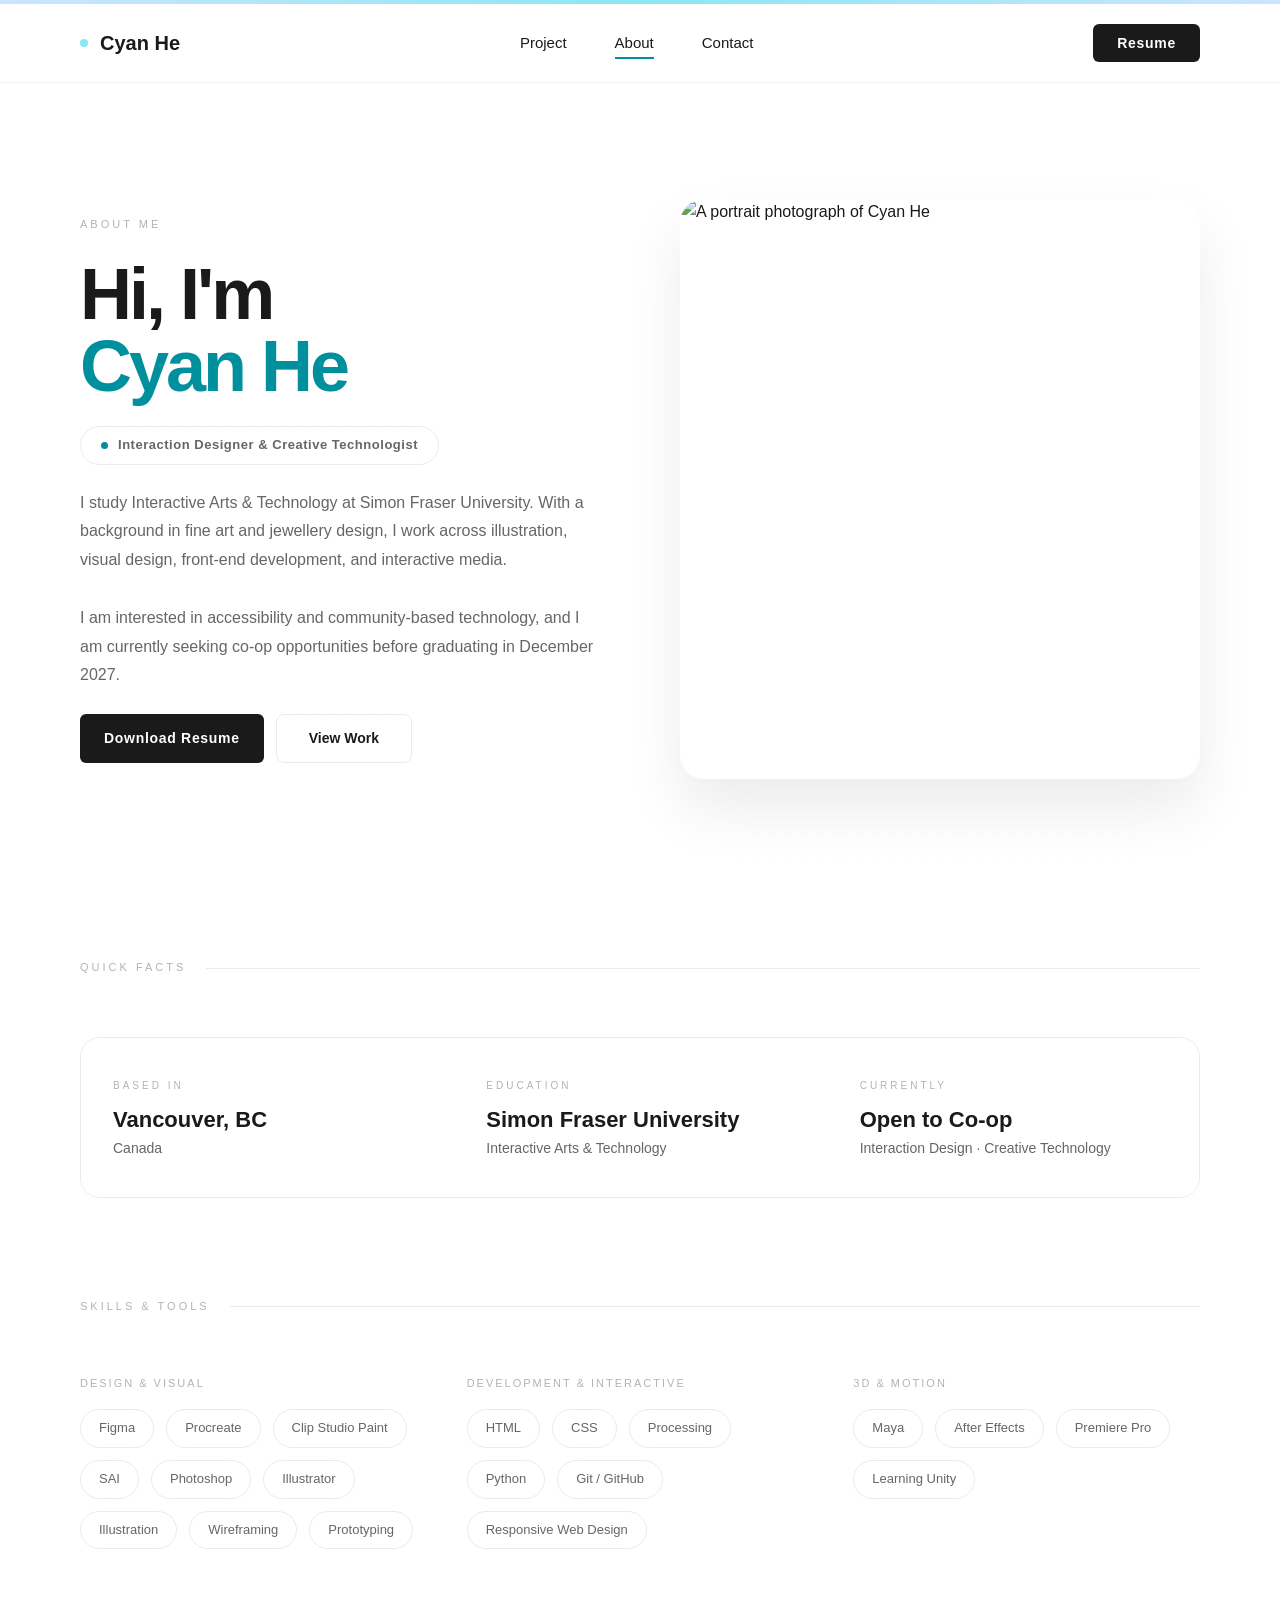
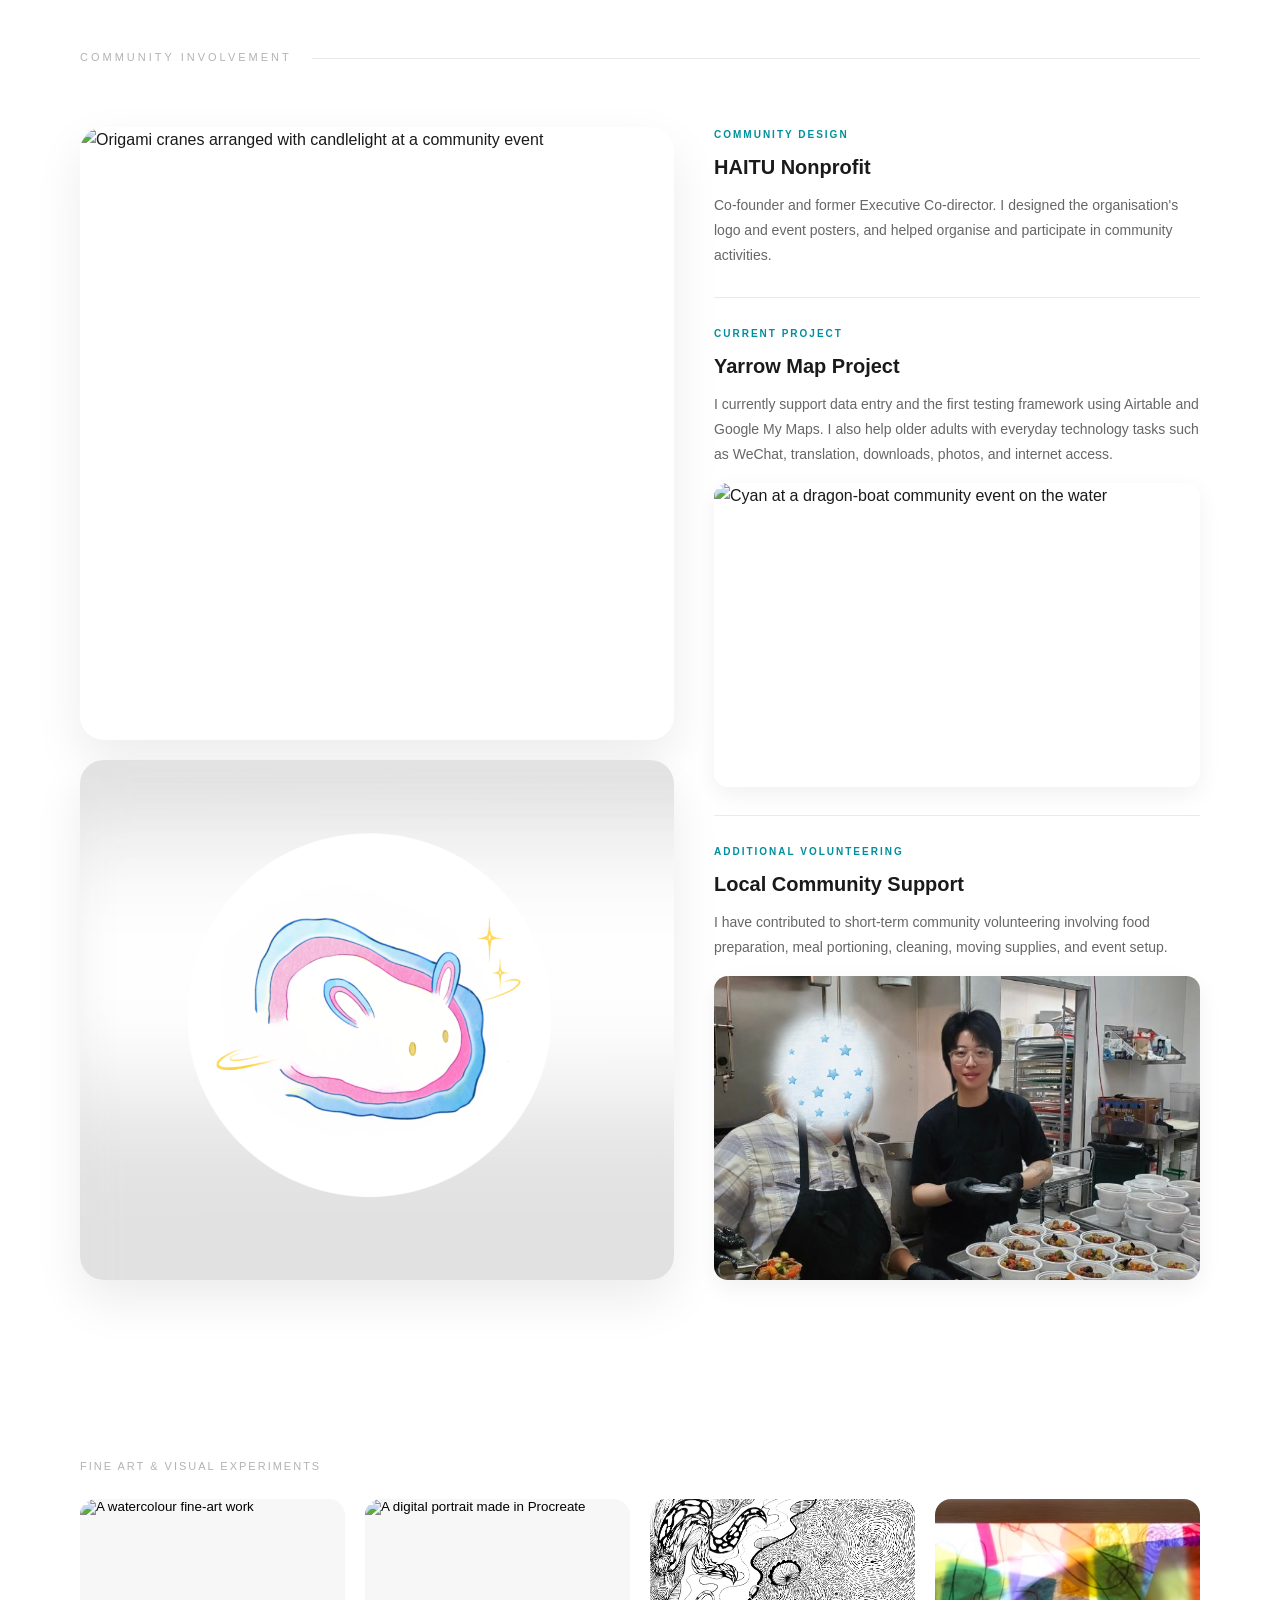
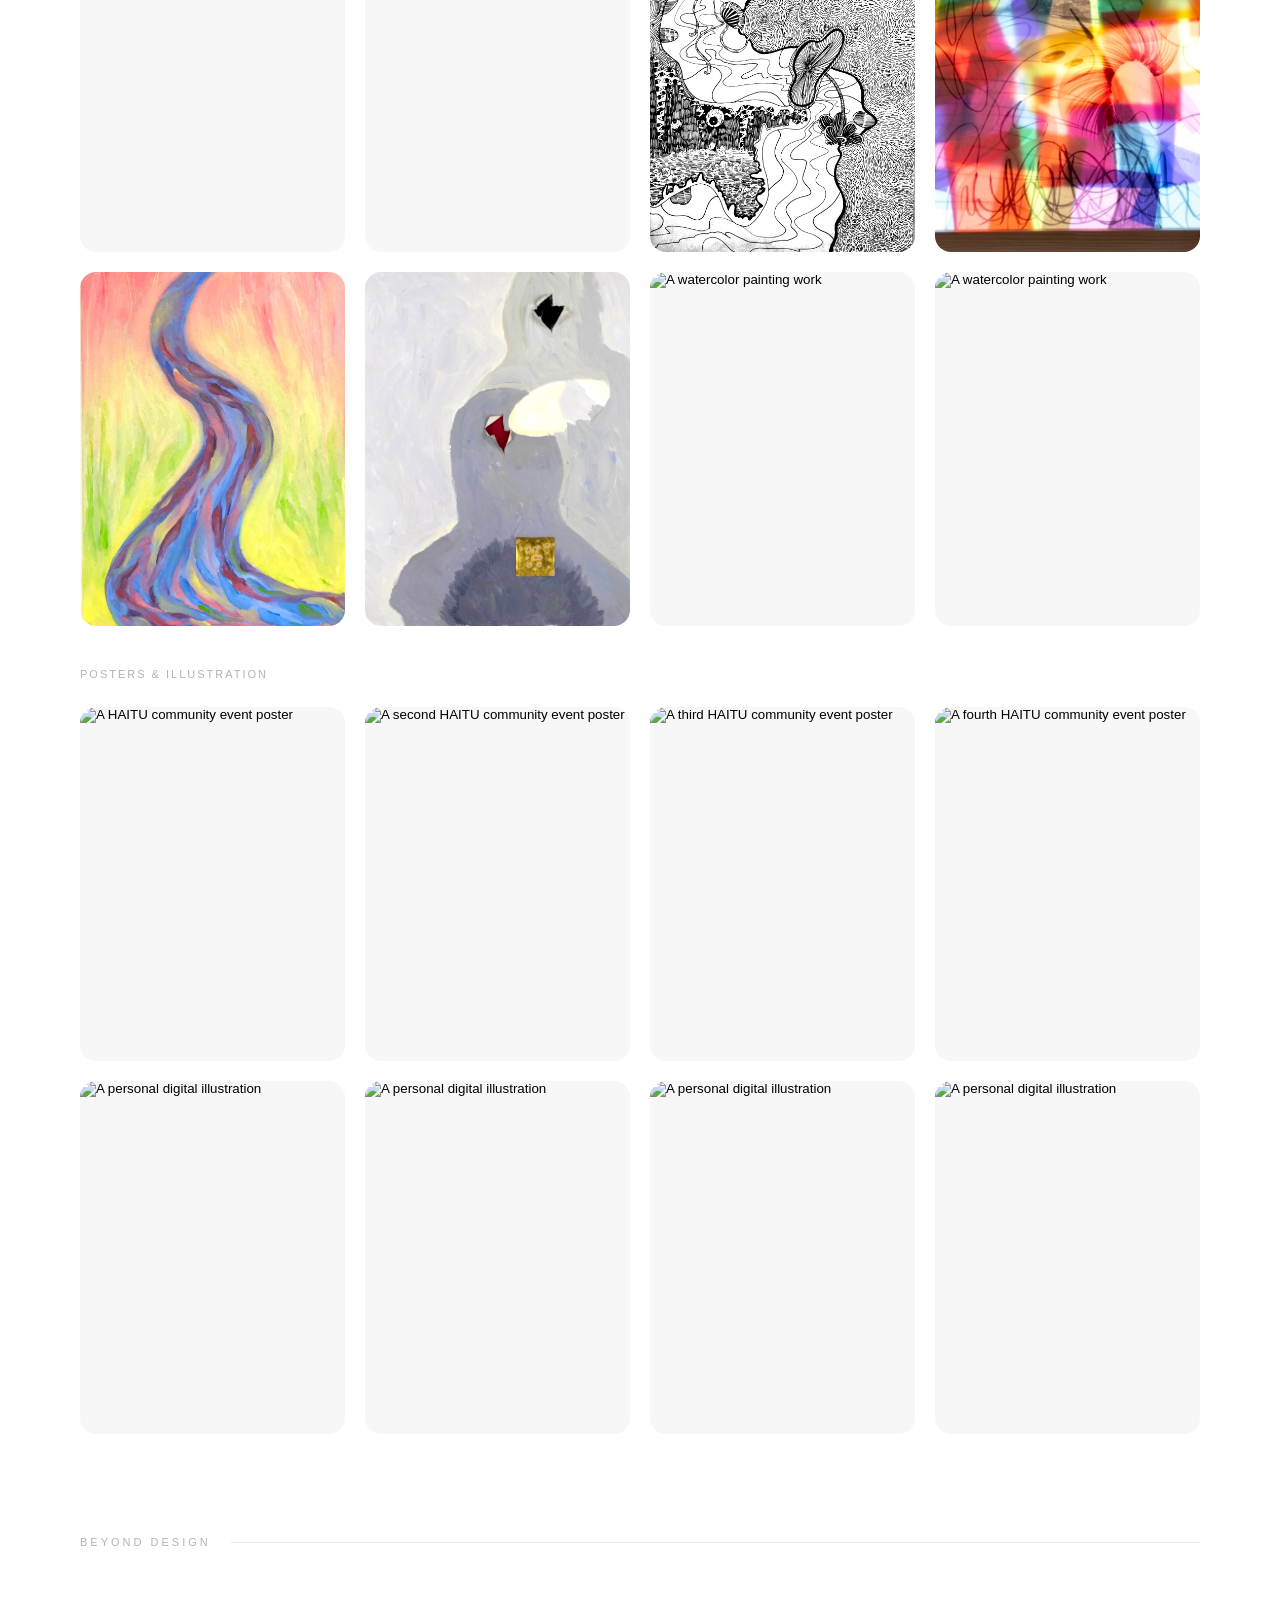
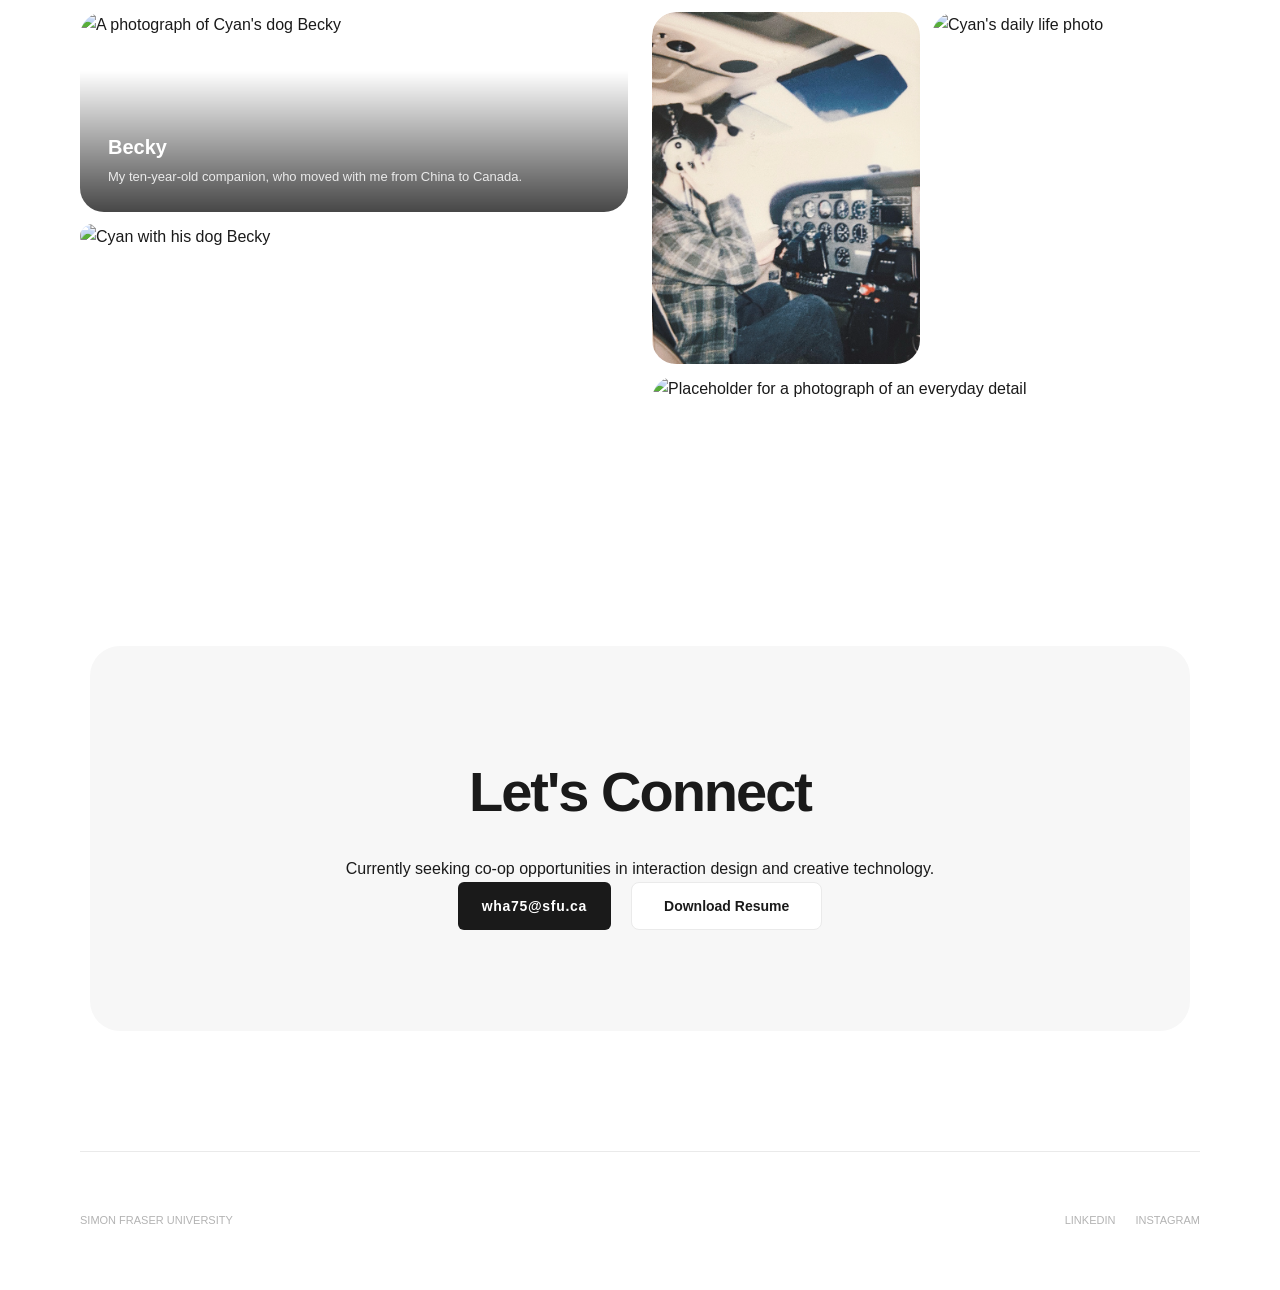
==== commit d393f1f4: "Update about.html" ====
--- a/about.html
+++ b/about.html
@@ -29,7 +29,7 @@
             </button>
             <nav id="site-nav">
                 <ul>
-                    <li><a href="index.html#projects">Work</a></li>
+                    <li><a href="index.html#projects">Project</a></li>
                     <li class="nav-active"><a href="about.html">About</a></li>
                     <li><a href="#connect-footer">Contact</a></li>
                     <li class="nav-resume-item">
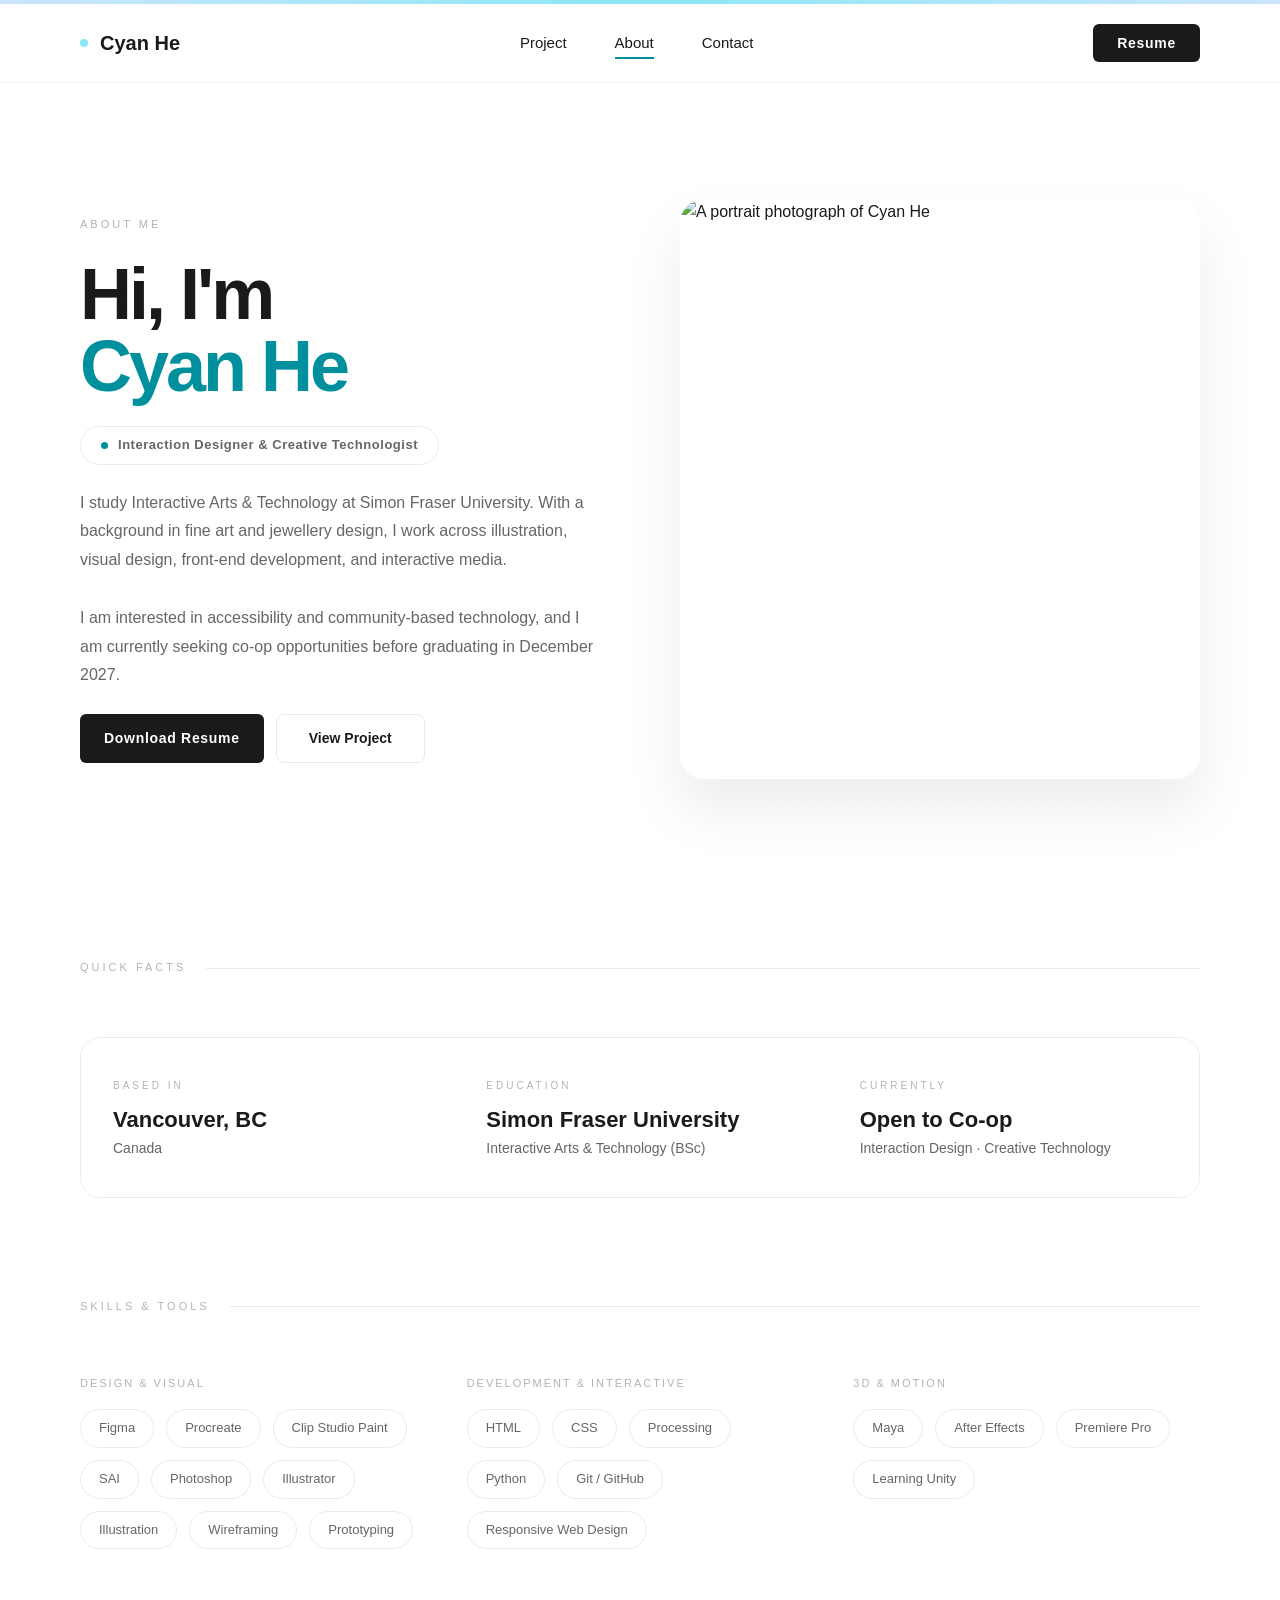
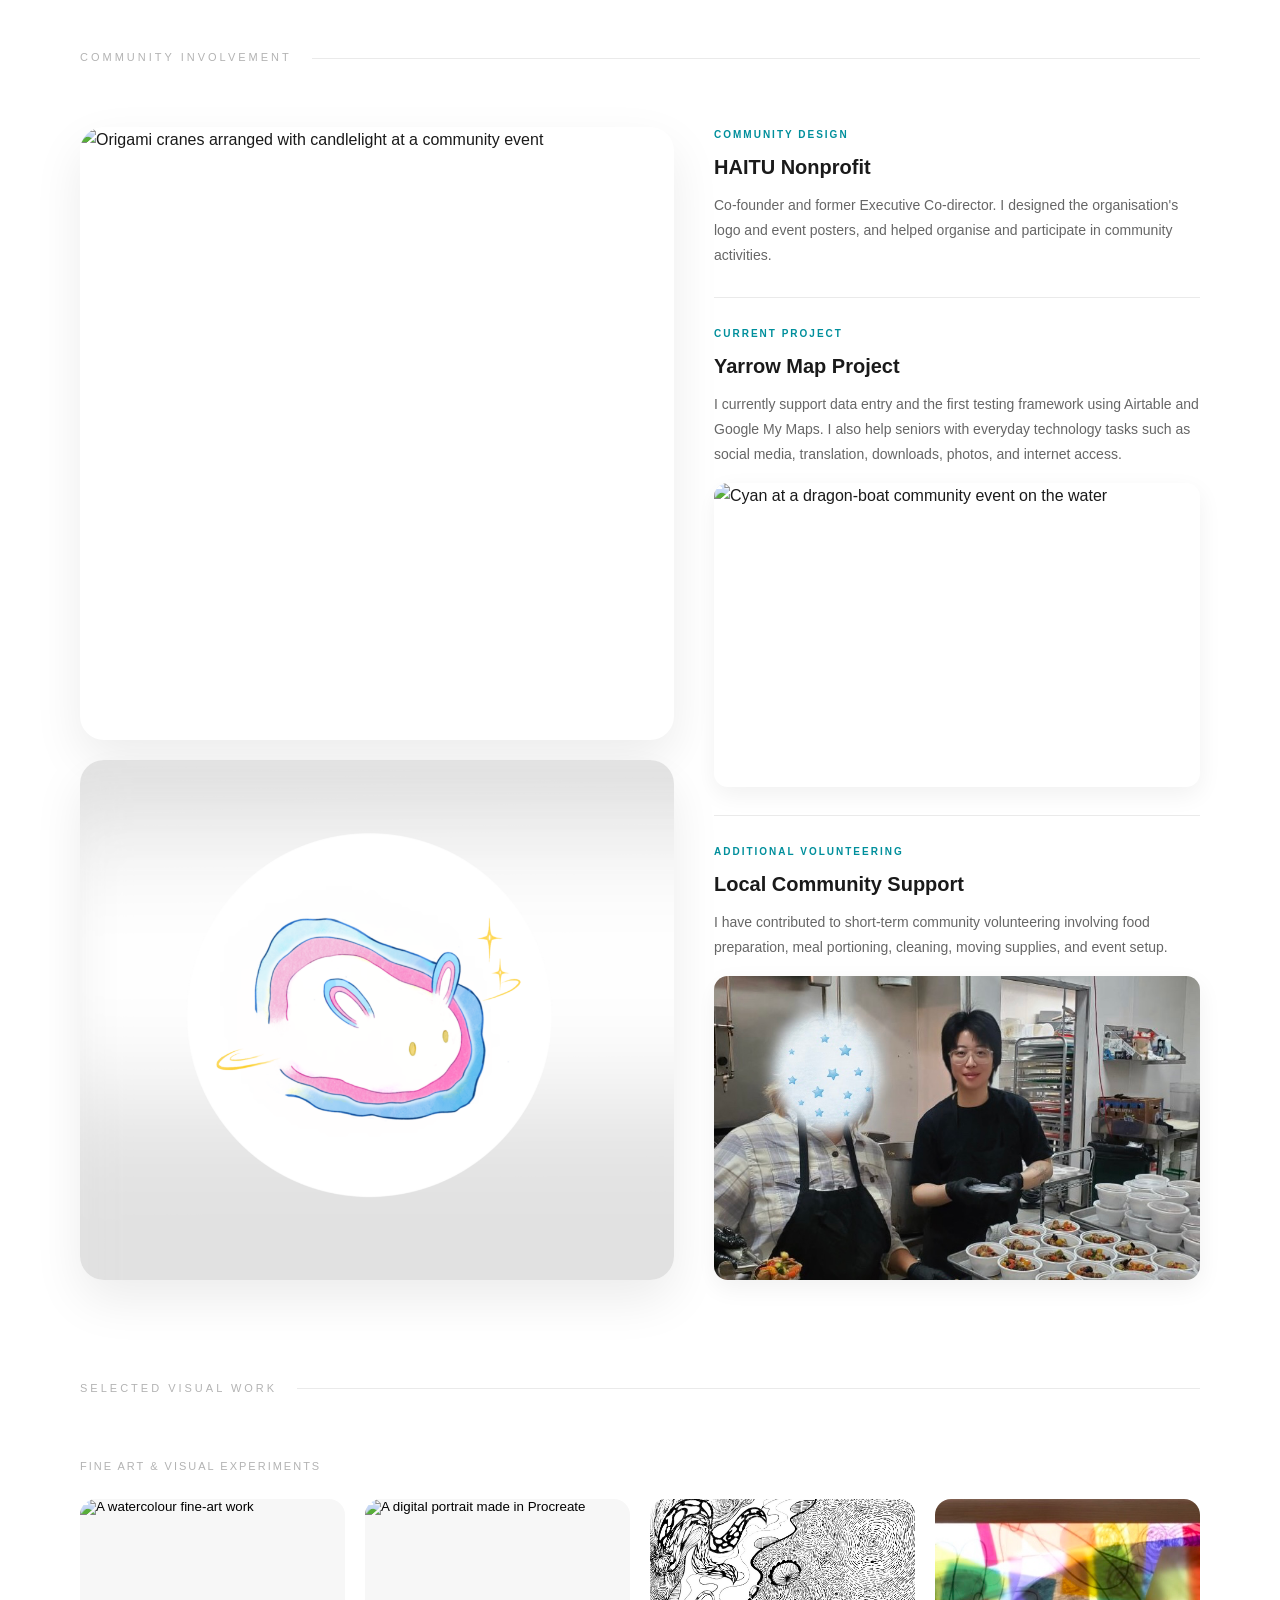
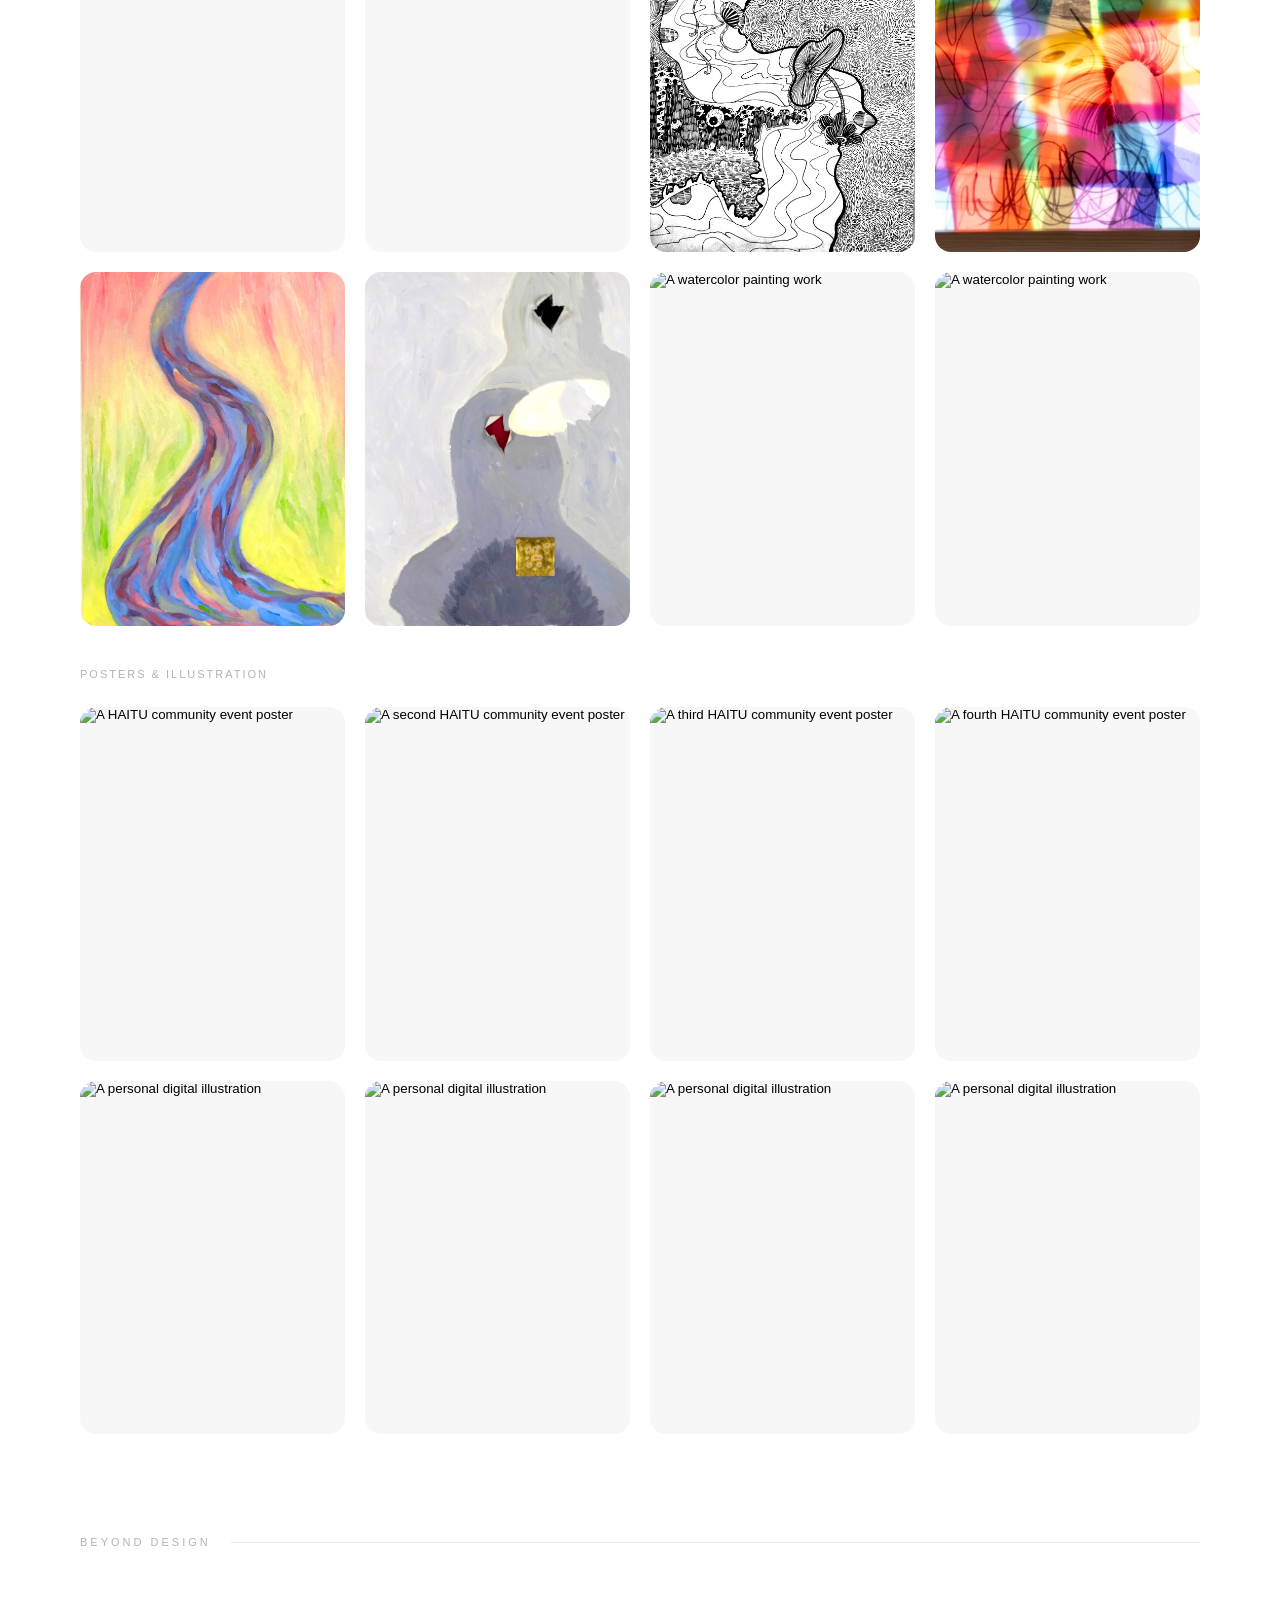
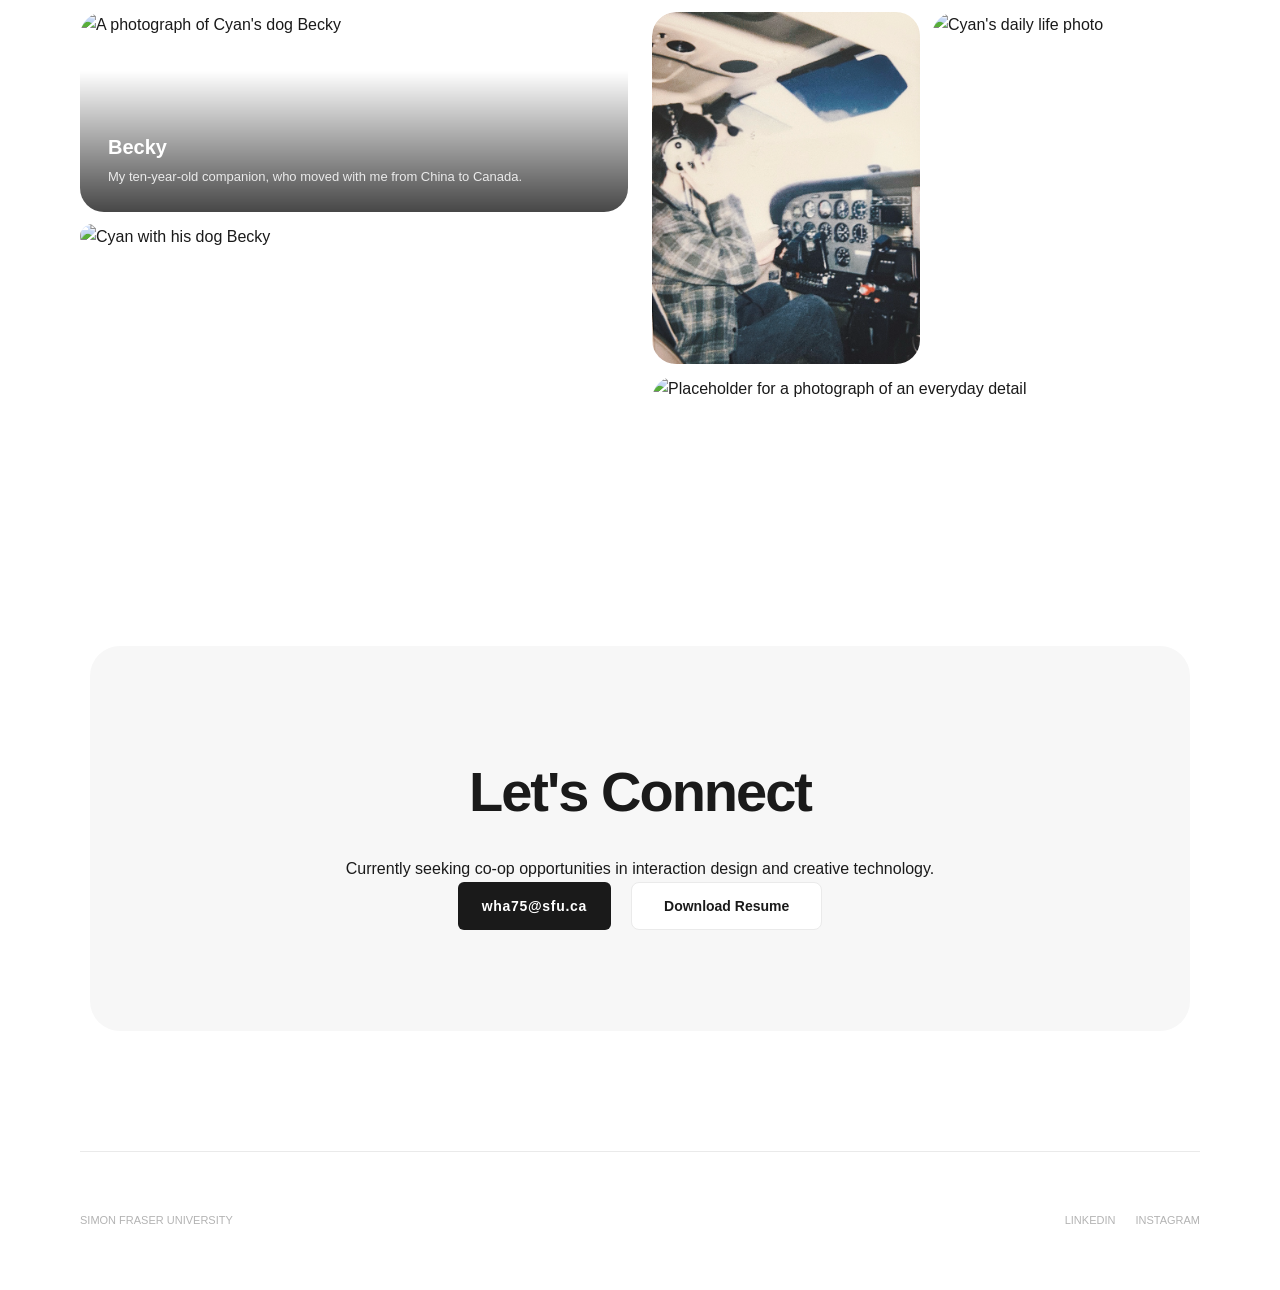
==== commit 6477135e: "Edit content" ====
--- a/about.html
+++ b/about.html
@@ -67,7 +67,7 @@
                 <div style="display: flex; gap: 12px; flex-wrap: wrap;">
                     <a href="assets/documents/cyan-he-resume.pdf" download="Cyan_He_Resume.pdf"
                         class="btn-primary">Download Resume</a>
-                    <a href="index.html#projects" class="btn-secondary">View Work</a>
+                    <a href="index.html#projects" class="btn-secondary">View Project</a>
                 </div>
             </div>
 
@@ -85,7 +85,7 @@
             </div>
             <div class="info-card">
                 <div class="info-card-label">Education</div>
-                <div class="info-card-value">Simon Fraser University<span>Interactive Arts &amp; Technology</span></div>
+                <div class="info-card-value">Simon Fraser University<span>Interactive Arts &amp; Technology (BSc)</span></div>
             </div>
             <div class="info-card">
                 <div class="info-card-label">Currently</div>
@@ -157,7 +157,7 @@
                     <h3>Yarrow Map Project</h3>
                     <p>
                         I currently support data entry and the first testing framework using Airtable and Google My
-                        Maps. I also help older adults with everyday technology tasks such as WeChat, translation,
+                        Maps. I also help seniors with everyday technology tasks such as social media, translation,
                         downloads, photos, and internet access.
                     </p>
                     <div class="community-item-thumb">
